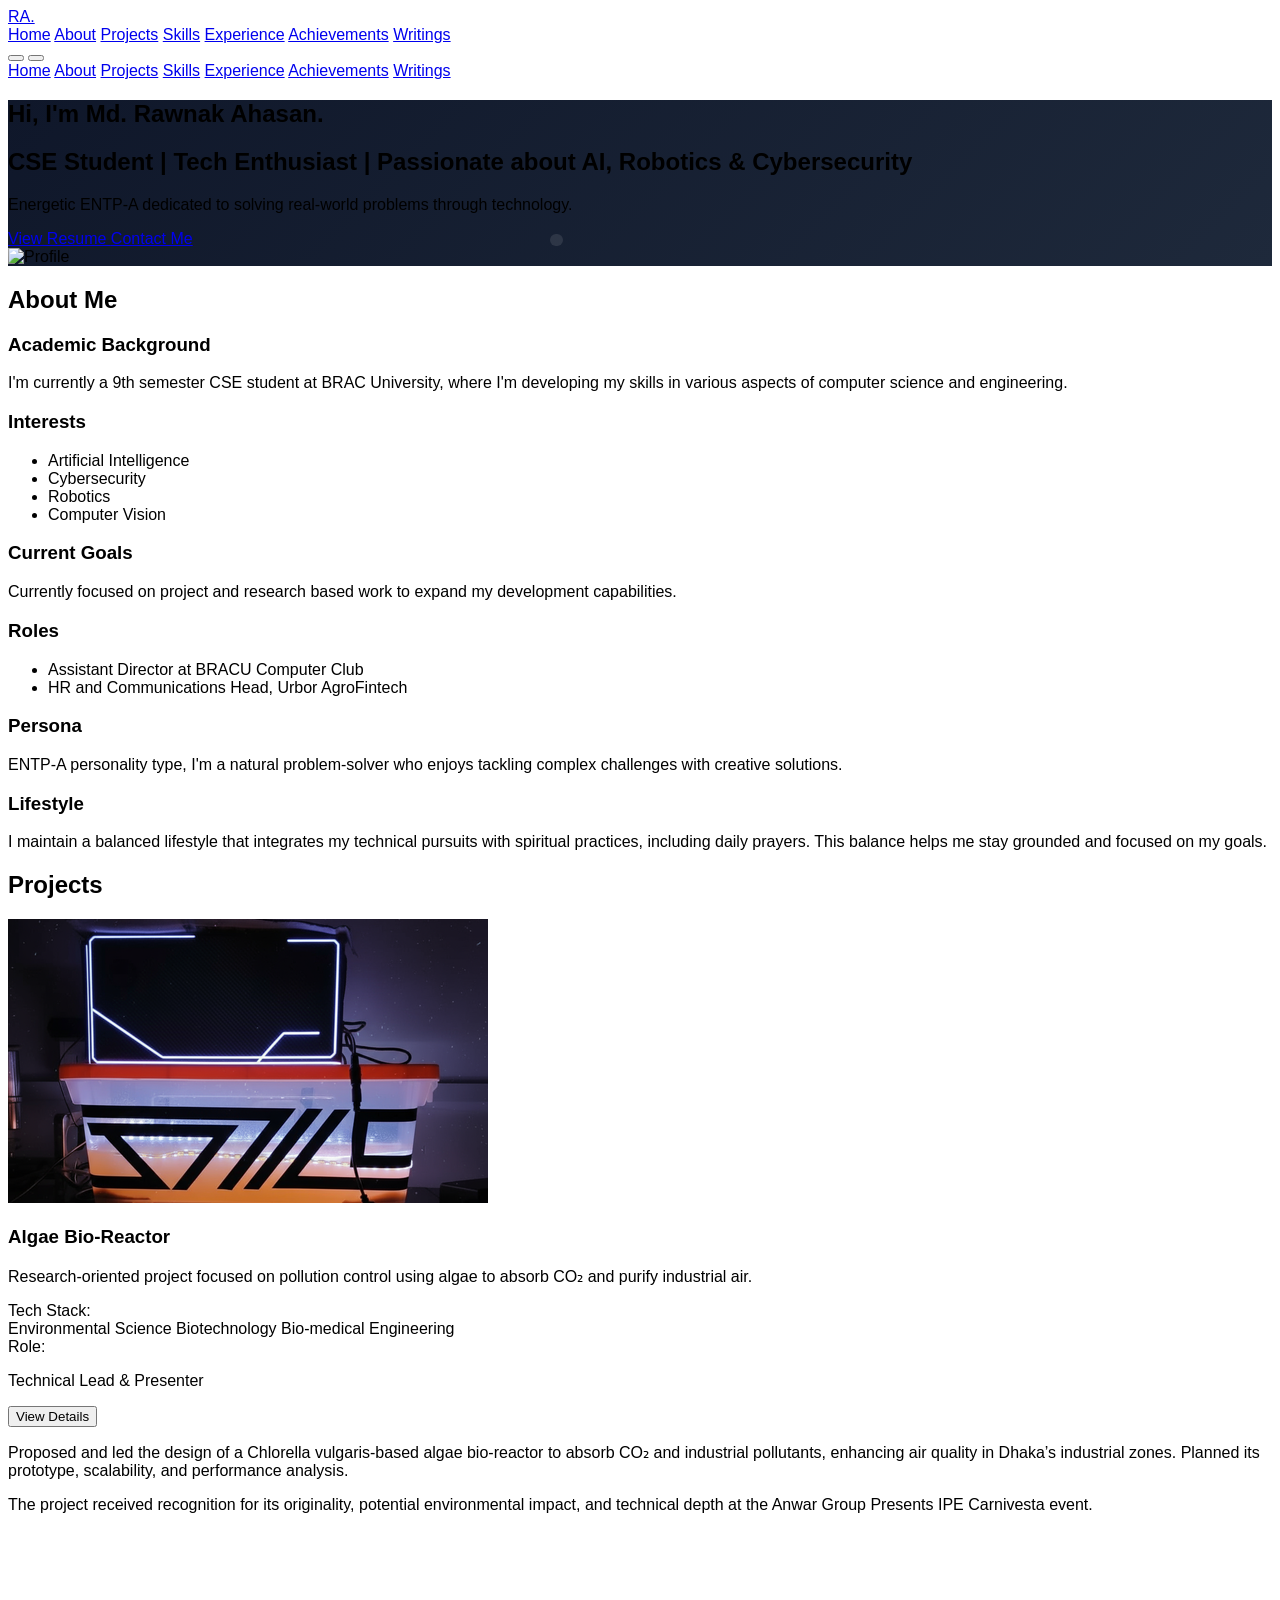
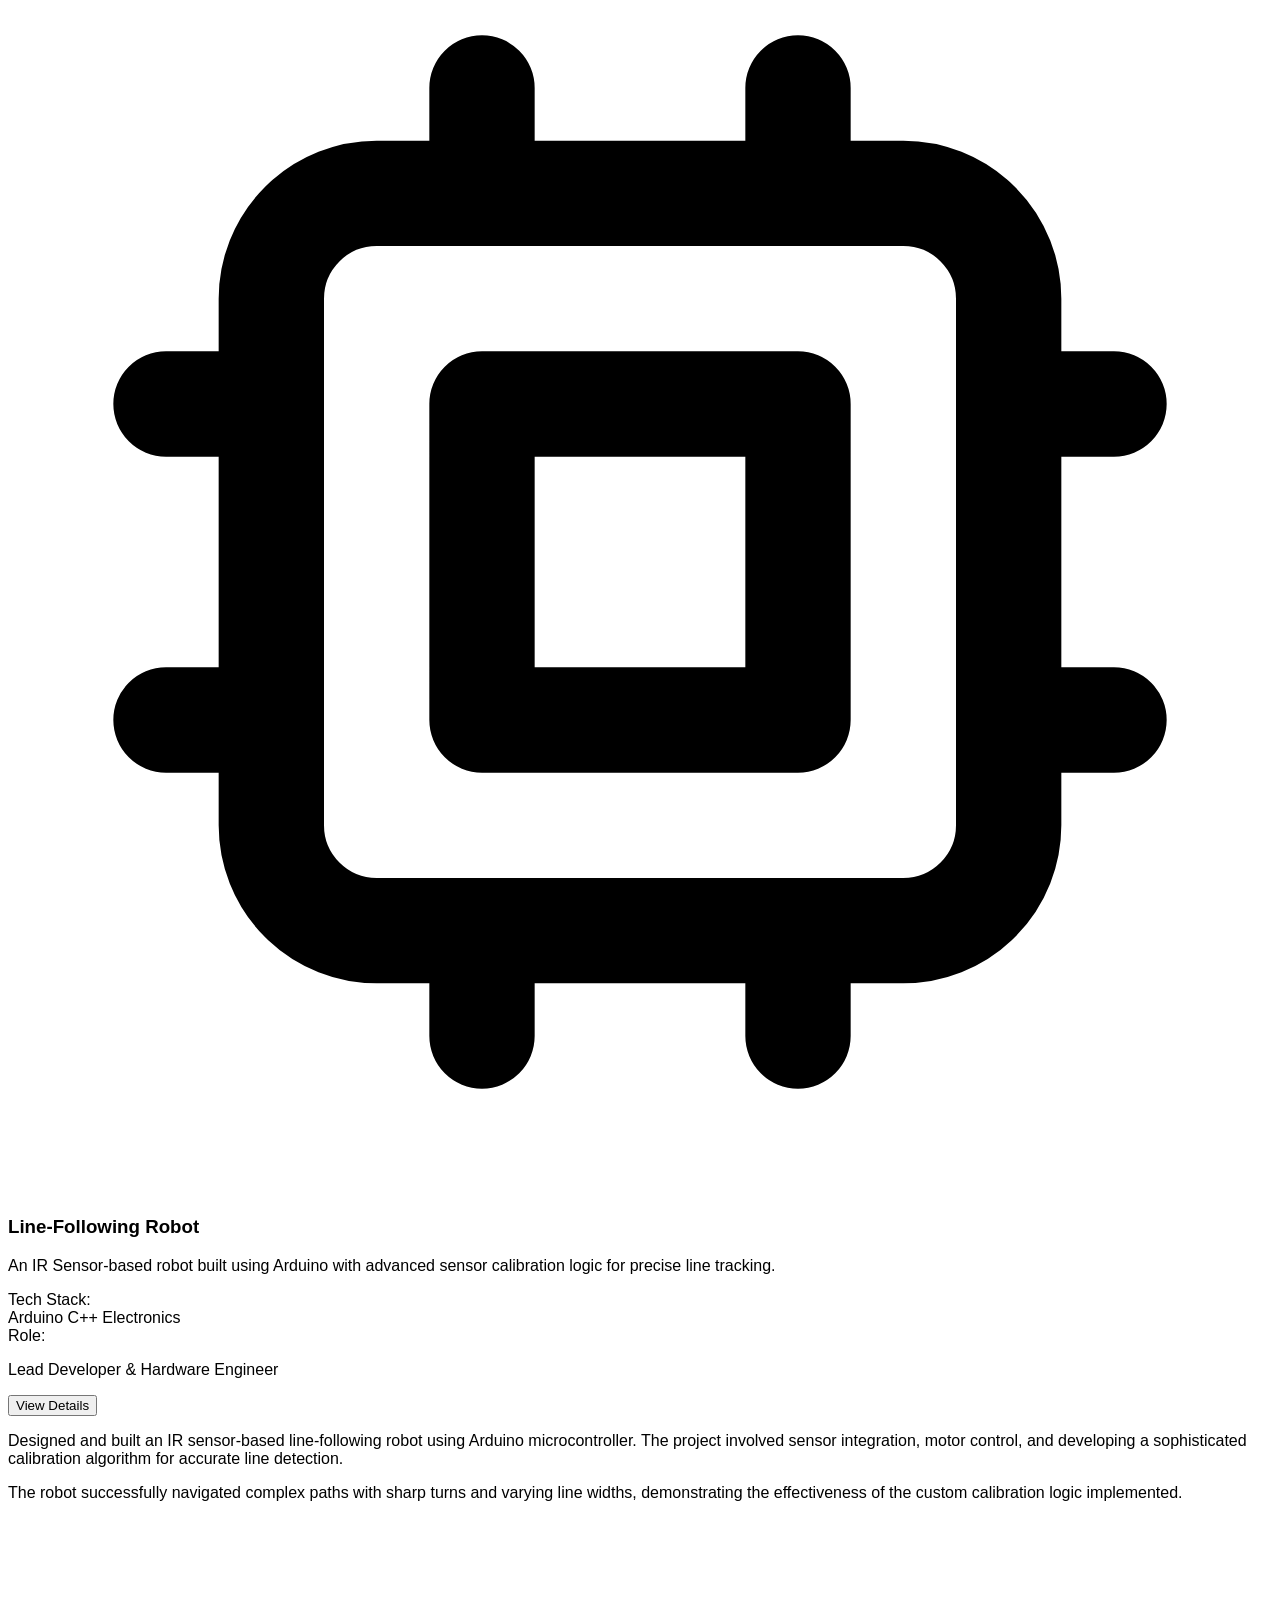
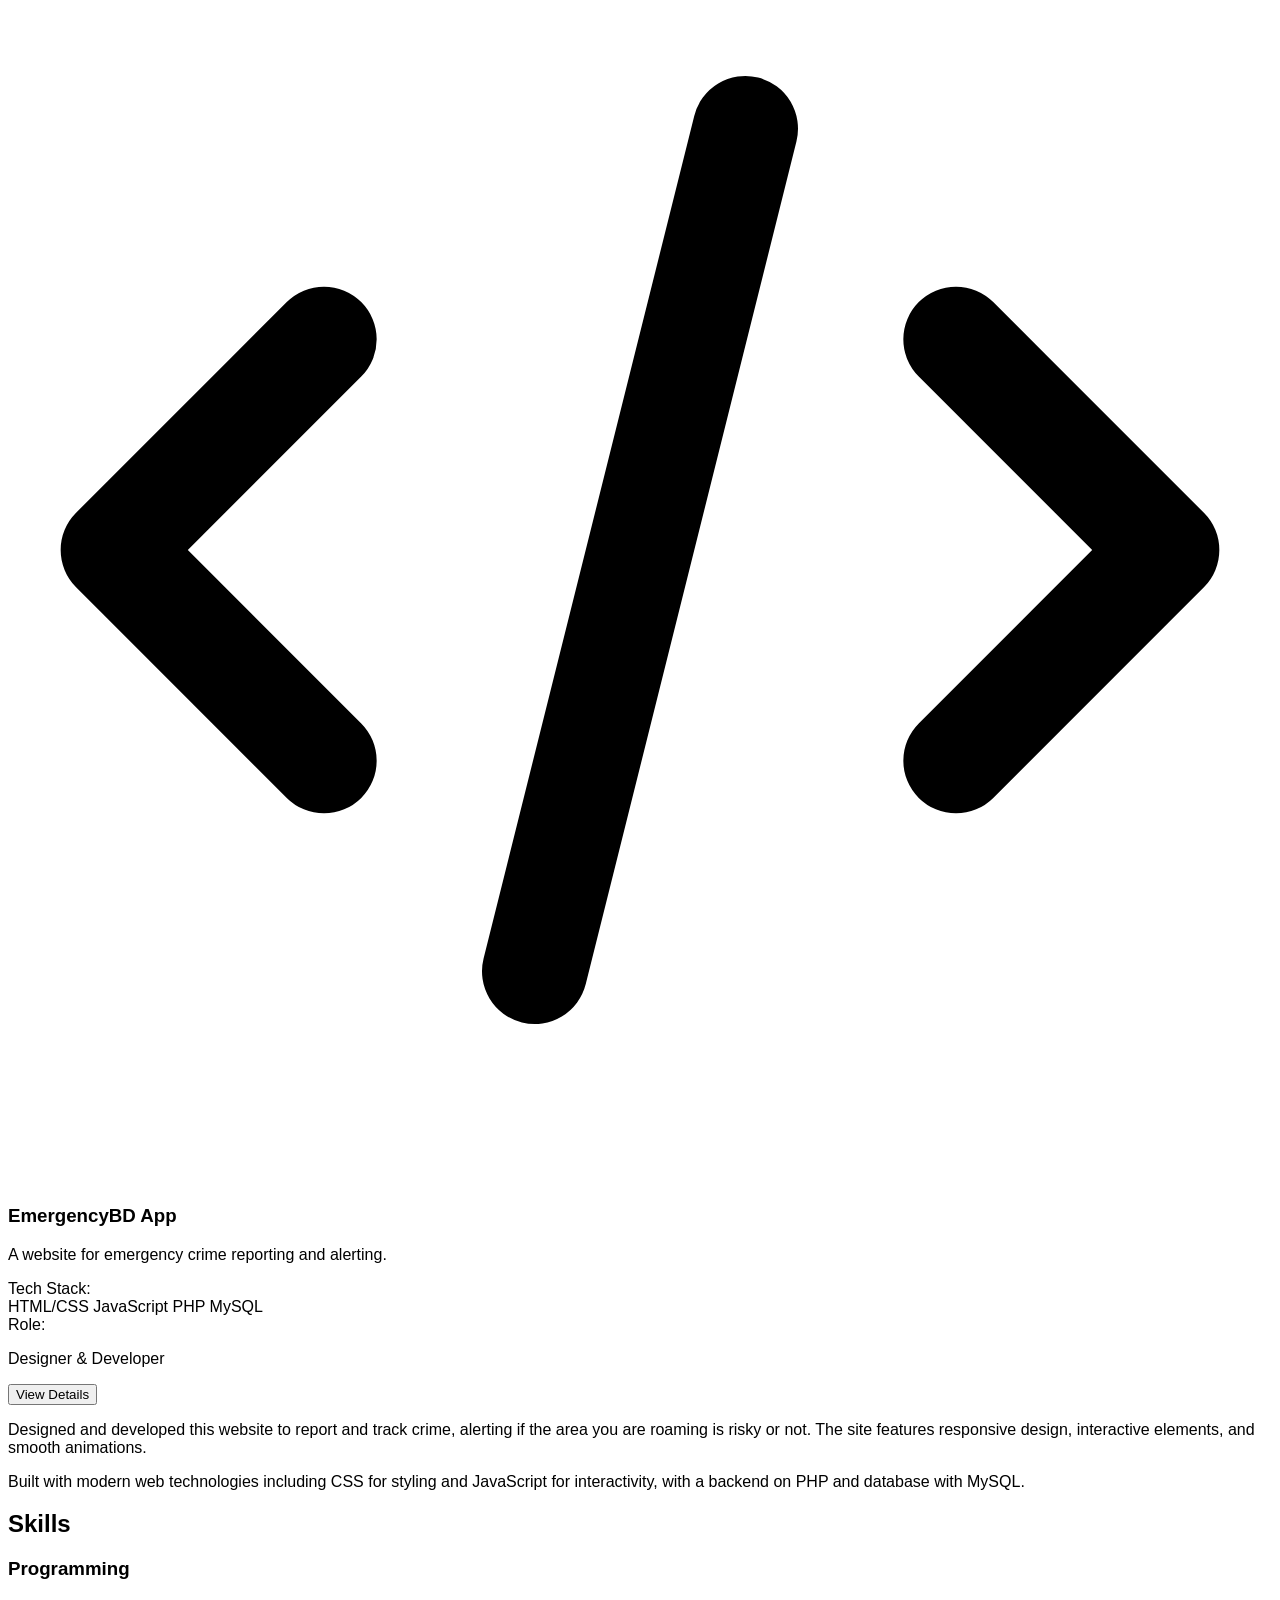
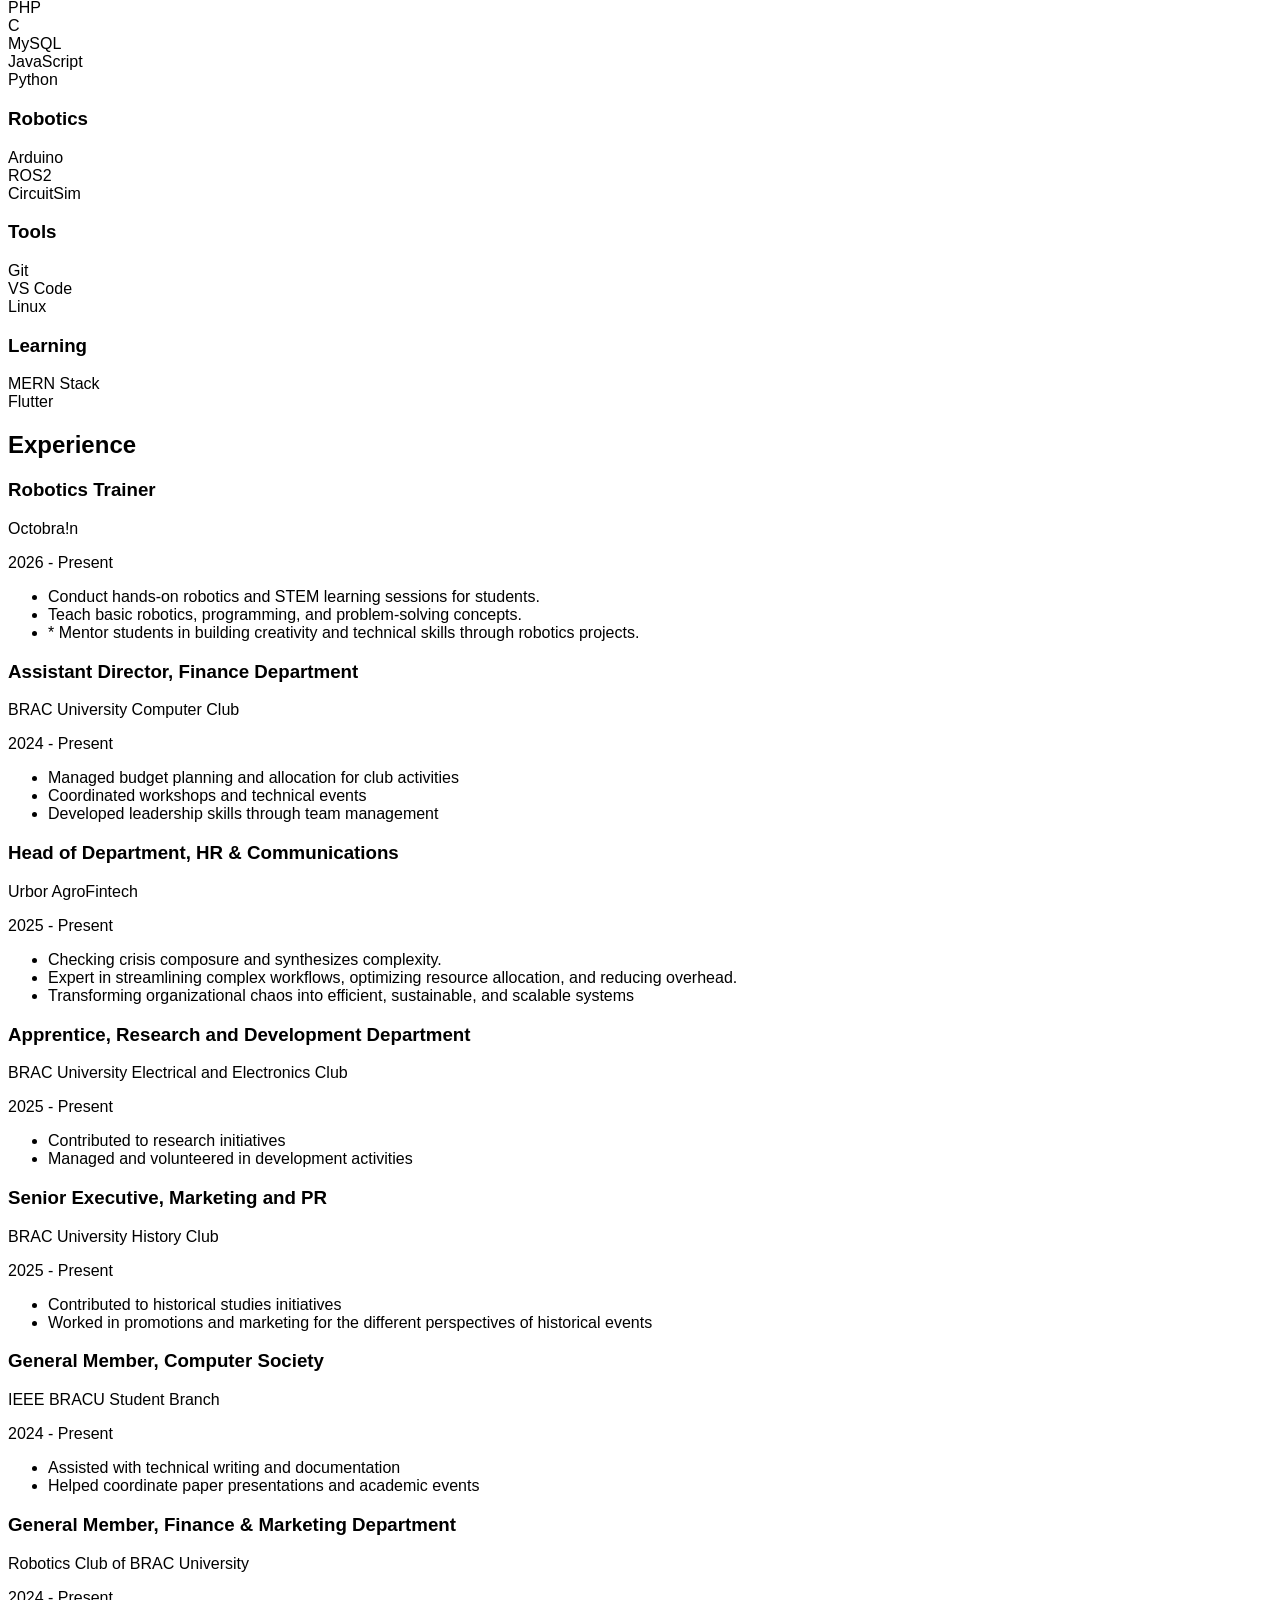
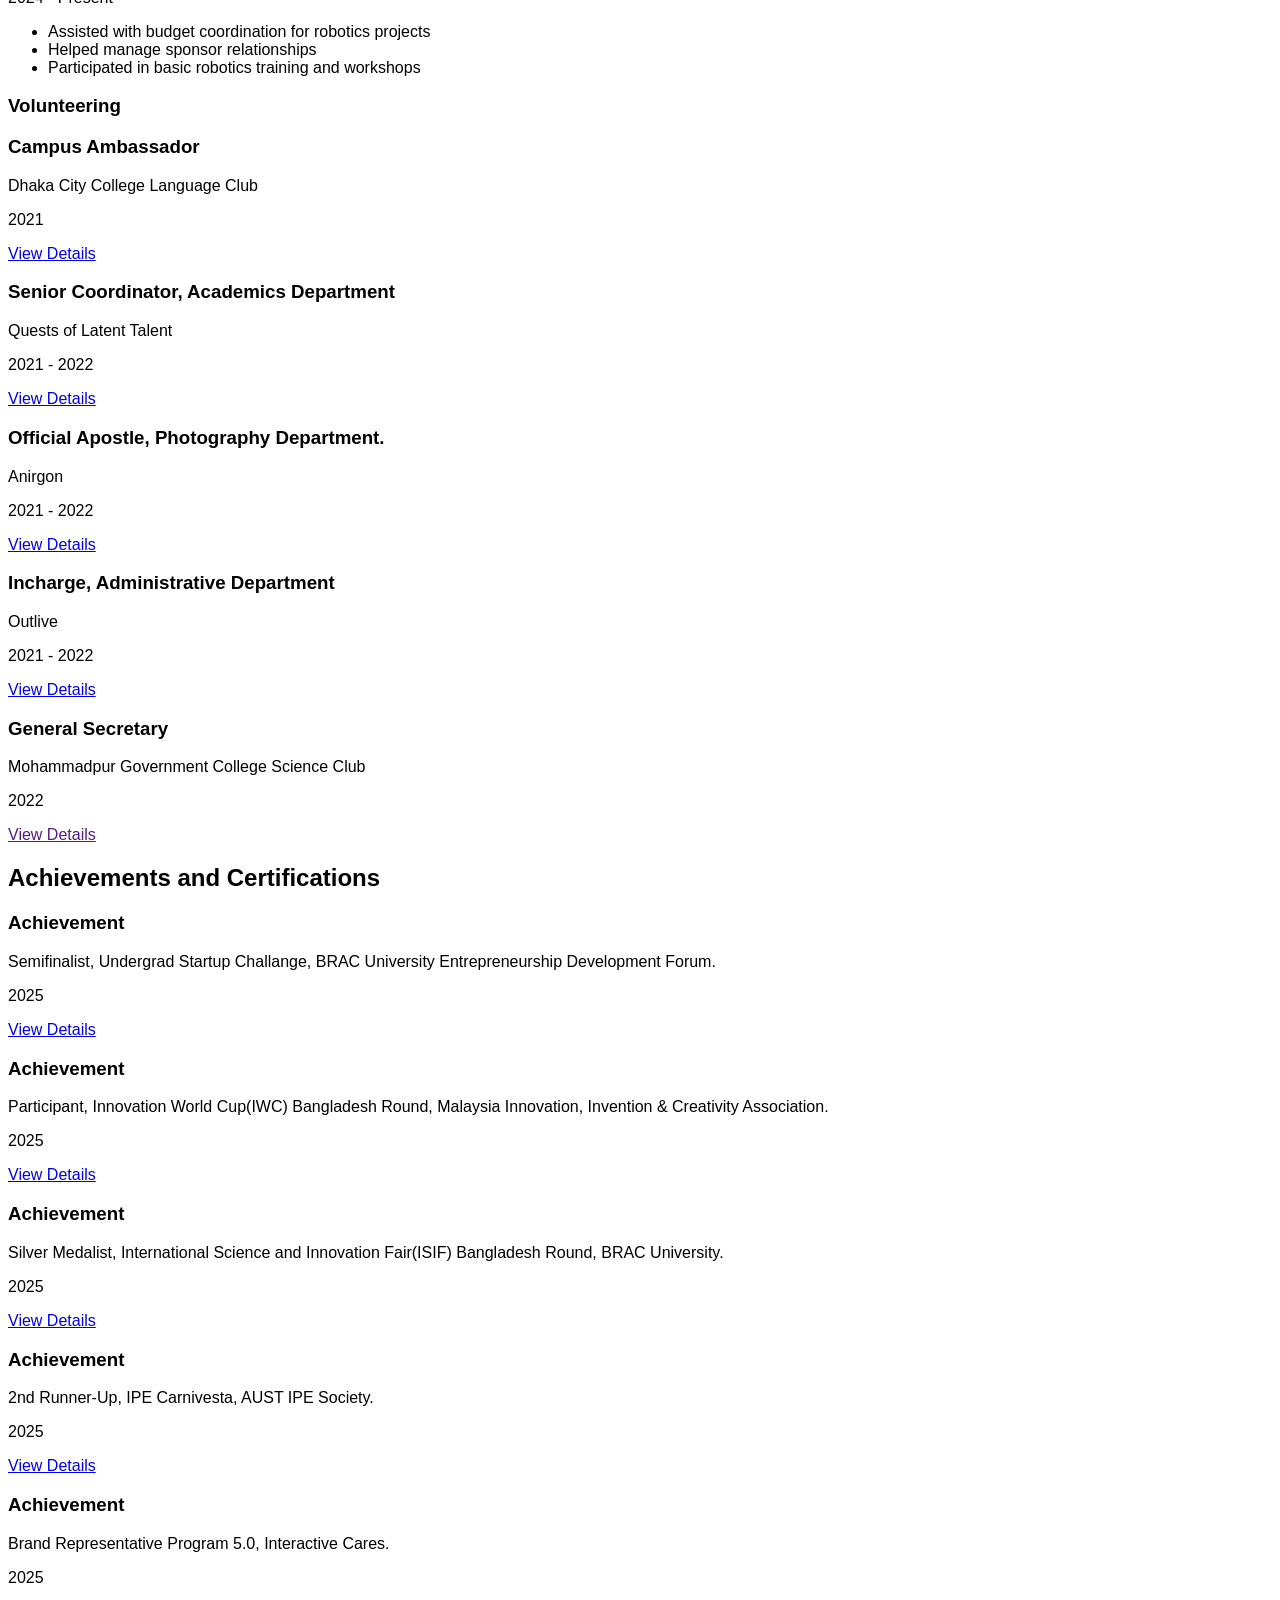
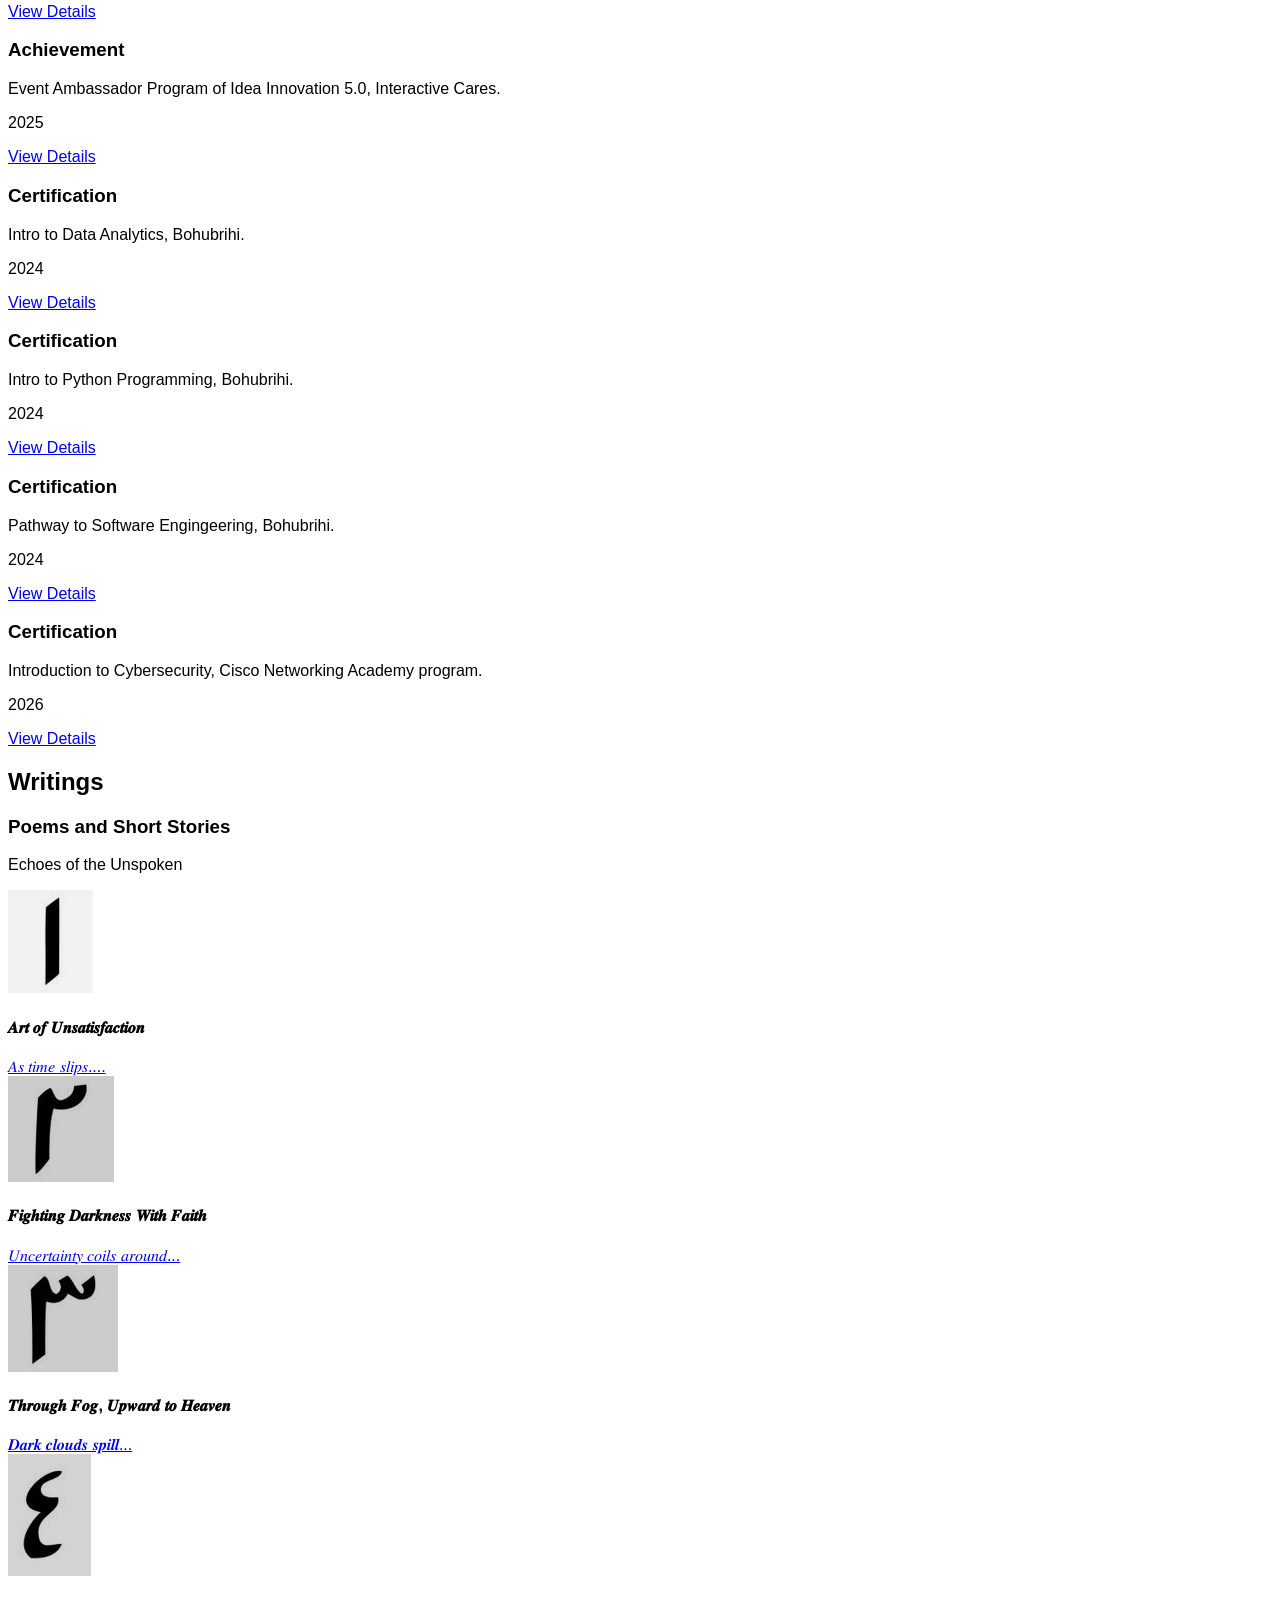
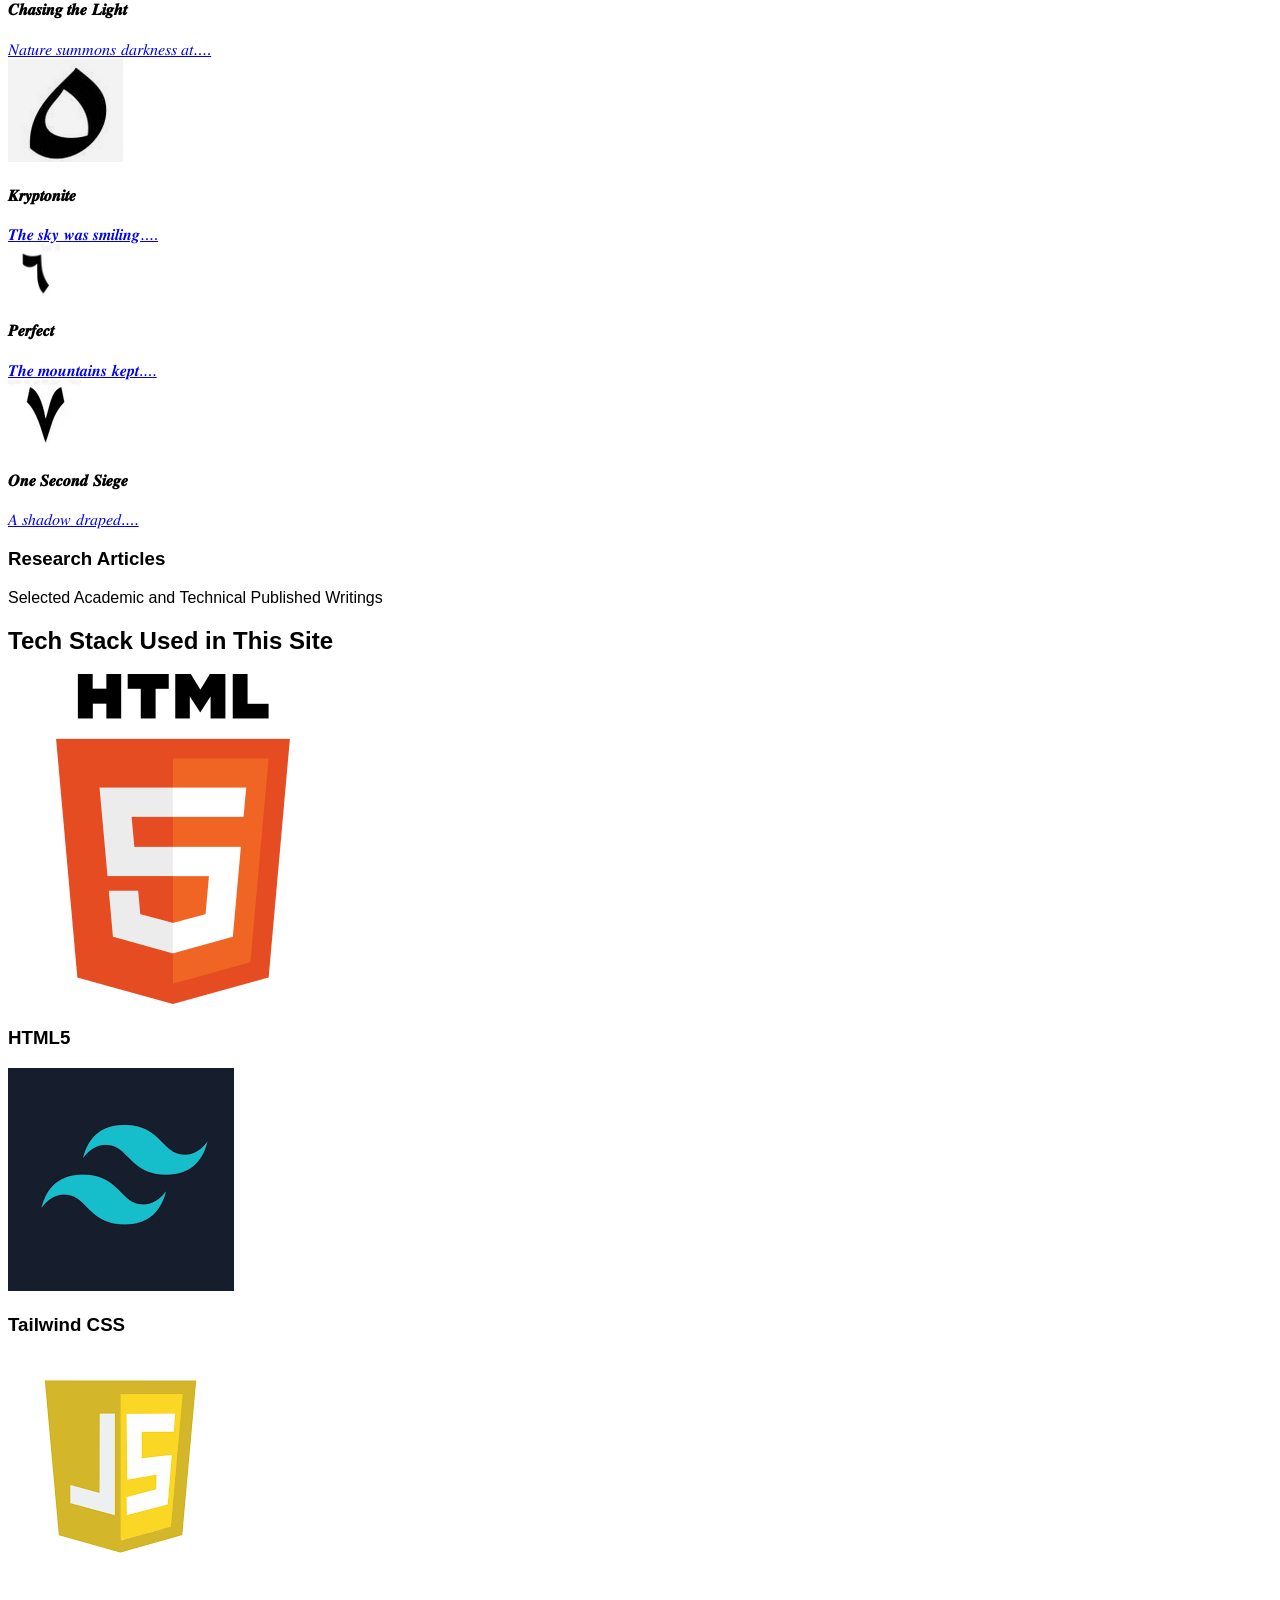
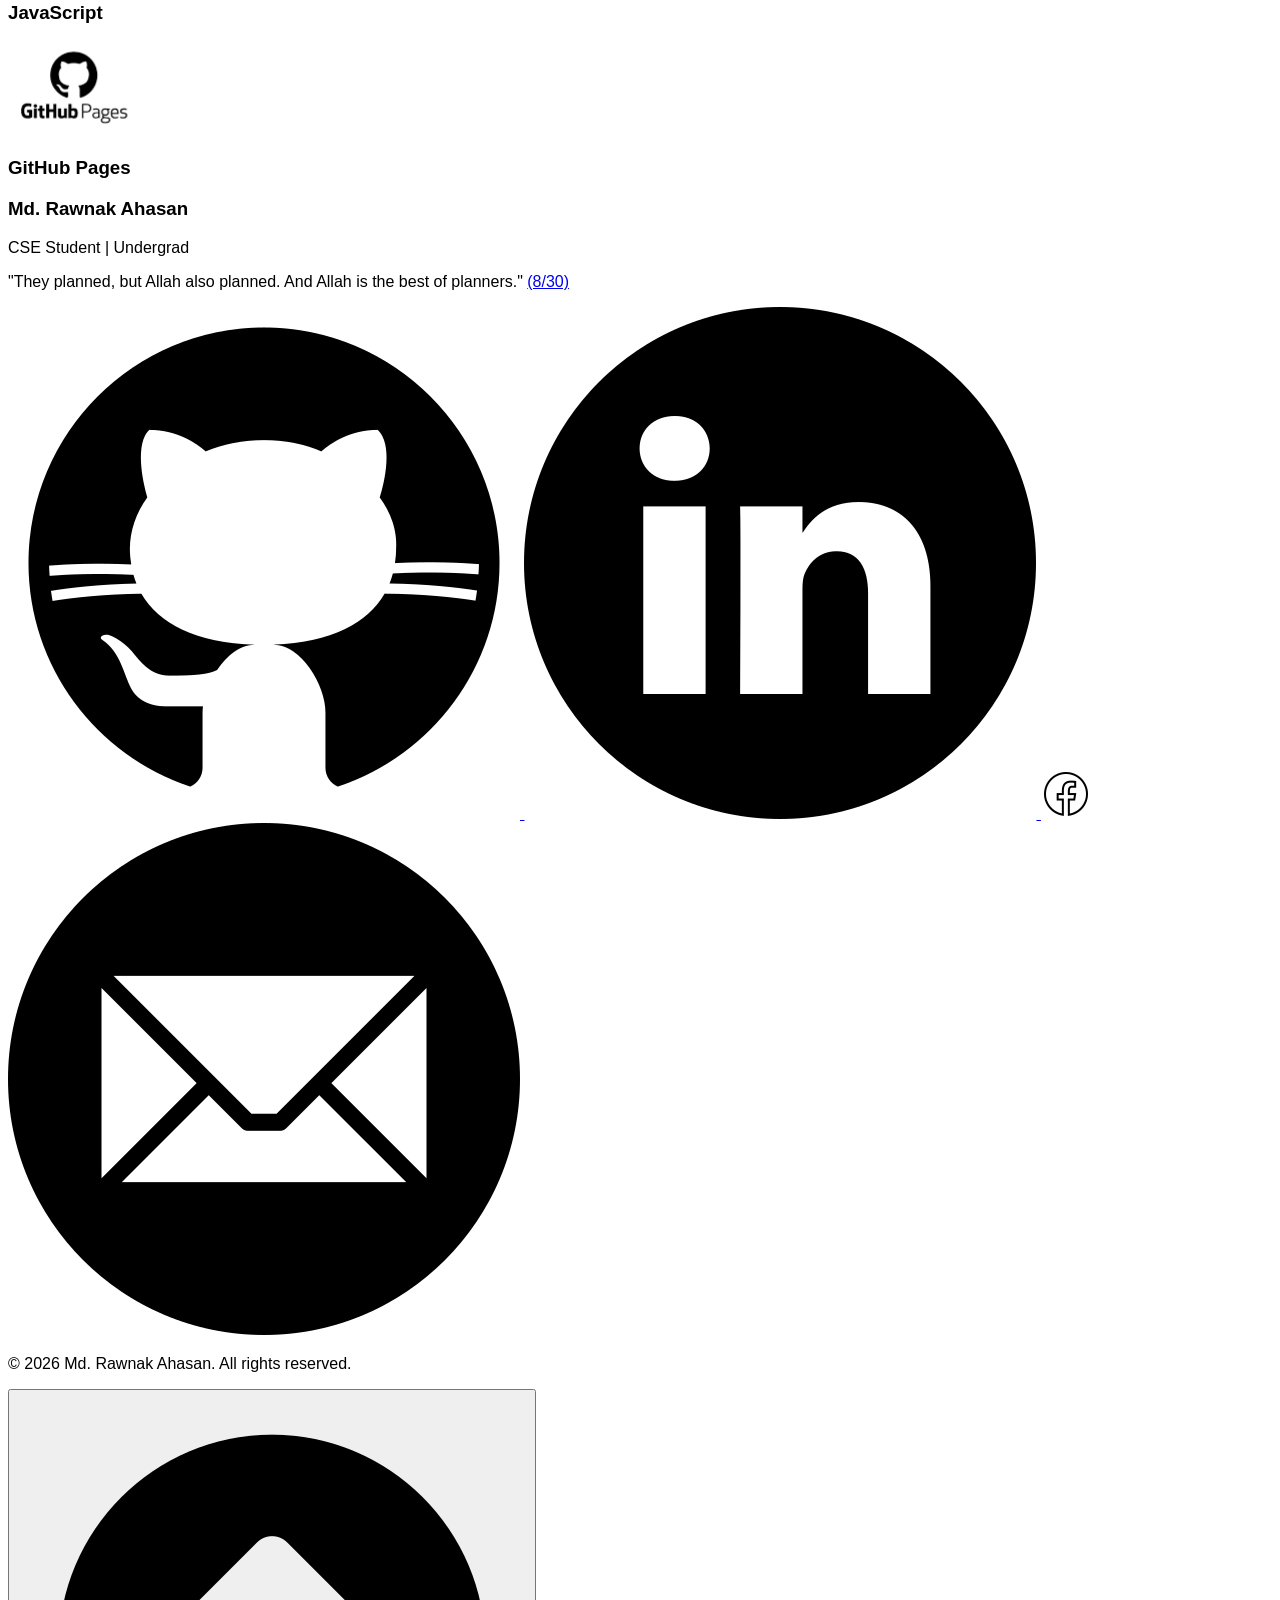
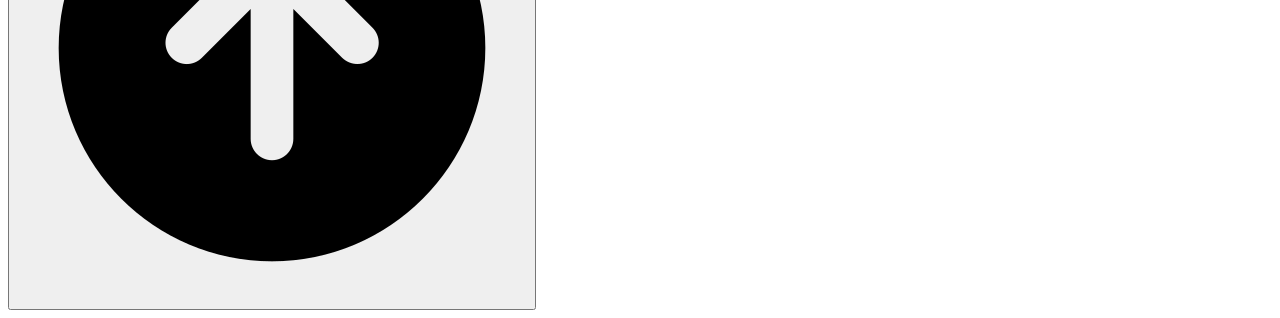
==== index.html @ 3026c01c "Update index.html" ====
<!DOCTYPE html>
<html lang="en" class="hydrated">
<head>
    <meta http-equiv="content-type" content="text/html; charset=UTF-8">
    <meta charset="UTF-8">
    <style data-styles="">ion-icon{visibility:hidden}.hydrated{visibility:inherit}</style>
    <meta name="viewport" content="width=device-width, initial-scale=1.0">
    <title>Md. Rawnak Ahasan - Portfolio</title>
    <script src="Md.%20Rawnak%20Ahasan%20-%20Portfolio_files/3.4.16"></script>
    <link href="Md.%20Rawnak%20Ahasan%20-%20Portfolio_files/css2.css" rel="stylesheet">
    <script src="Md.%20Rawnak%20Ahasan%20-%20Portfolio_files/ionicons.esm.js" type="module"></script>
    <script src="Md.%20Rawnak%20Ahasan%20-%20Portfolio_files/ionicons.js" nomodule=""></script>
    <style>
        * {
            font-family: 'Poppins', sans-serif;
            scroll-behavior: smooth;
        }
        
        .bg-gradient {
            background: linear-gradient(135deg, #0f172a 0%, #1e293b 100%);
        }
        
        .nav-link {
            position: relative;
        }
        
        .nav-link::after {
            content: '';
            position: absolute;
            width: 0;
            height: 2px;
            bottom: -2px;
            left: 0;
            background-color: #3b82f6;
            transition: width 0.3s ease;
        }
        
        .nav-link:hover::after {
            width: 100%;
        }
        
        .animate-fade-in {
            opacity: 0;
            animation: fadeIn 1s forwards;
        }
        
        @keyframes fadeIn {
            from { opacity: 0; transform: translateY(20px); }
            to { opacity: 1; transform: translateY(0); }
        }
        
        .animate-delay-100 { animation-delay: 0.1s; }
        .animate-delay-200 { animation-delay: 0.2s; }
        .animate-delay-300 { animation-delay: 0.3s; }
        .animate-delay-400 { animation-delay: 0.4s; }
        
        .particles {
            position: absolute;
            top: 0;
            left: 0;
            width: 100%;
            height: 100%;
            overflow: hidden;
            z-index: 0;
        }
        
        .particle {
            position: absolute;
            border-radius: 50%;
            background: rgba(255, 255, 255, 0.1);
            animation: float 15s infinite;
        }
        
        @keyframes float {
            0% { transform: translateY(0) translateX(0) rotate(0deg); opacity: 1; }
            50% { transform: translateY(-100px) translateX(100px) rotate(180deg); opacity: 0.5; }
            100% { transform: translateY(0) translateX(0) rotate(360deg); opacity: 1; }
        }

        /* Dark/Light mode styles */
        .dark {
            @apply bg-gray-900 text-white;
        }
        
        .light {
            @apply bg-gray-100 text-gray-900;
        }
    </style>
    <script>
        tailwind.config = {
            darkMode: 'class',
            theme: {
                extend: {}
            }
        }
    </script>
</head>
<body class="bg-gray-100 dark:bg-gray-900 text-gray-900 dark:text-white transition-colors duration-300" id="top">
    <nav class="fixed w-full bg-white dark:bg-gray-800 shadow-md z-50 transition-colors duration-300">
        <div class="container mx-auto px-4 py-3 flex justify-between items-center">
            <a href="#" class="text-2xl font-bold text-blue-600 dark:text-blue-400">RA.</a>
            
            <div class="hidden md:flex space-x-8">
                <a href="#home" class="nav-link text-gray-700 dark:text-gray-300 hover:text-blue-600 dark:hover:text-blue-400">Home</a>
                <a href="#about" class="nav-link text-gray-700 dark:text-gray-300 hover:text-blue-600 dark:hover:text-blue-400">About</a>
                <a href="#projects" class="nav-link text-gray-700 dark:text-gray-300 hover:text-blue-600 dark:hover:text-blue-400">Projects</a>
                <a href="#skills" class="nav-link text-gray-700 dark:text-gray-300 hover:text-blue-600 dark:hover:text-blue-400">Skills</a>
                <a href="#experience" class="nav-link text-gray-700 dark:text-gray-300 hover:text-blue-600 dark:hover:text-blue-400">Experience</a>
                <a href="#achievements" class="nav-link text-gray-700 dark:text-gray-300 hover:text-blue-600 dark:hover:text-blue-400">Achievements</a>
                <a href="#writings" class="nav-link text-gray-700 dark:text-gray-300 hover:text-blue-600 dark:hover:text-blue-400">Writings</a>
            </div>
            
            <div class="flex items-center space-x-4">
                <button id="theme-toggle" class="p-2 rounded-full bg-gray-200 dark:bg-gray-700 focus:outline-none">
                    <ion-icon name="moon" class="text-xl dark:hidden md hydrated" role="img" aria-label="moon"></ion-icon>
                    <ion-icon name="sunny" class="text-xl hidden dark:block text-yellow-300 md hydrated" role="img" aria-label="sunny"></ion-icon>
                </button>
                
                <button id="mobile-menu-button" class="md:hidden focus:outline-none text-gray-700 dark:text-white">
                    <ion-icon name="menu" class="text-2xl md hydrated" role="img" aria-label="menu"></ion-icon>
                </button>
            </div>
        </div>
        
        <div id="mobile-menu" class="md:hidden hidden bg-white dark:bg-gray-800 shadow-md transition-all duration-300">
            <div class="container mx-auto px-4 py-3 flex flex-col space-y-3">
                <a href="#home" class="text-gray-700 dark:text-gray-300 hover:text-blue-600 dark:hover:text-blue-400 py-2">Home</a>
                <a href="#about" class="text-gray-700 dark:text-gray-300 hover:text-blue-600 dark:hover:text-blue-400 py-2">About</a>
                <a href="#projects" class="text-gray-700 dark:text-gray-300 hover:text-blue-600 dark:hover:text-blue-400 py-2">Projects</a>
                <a href="#skills" class="text-gray-700 dark:text-gray-300 hover:text-blue-600 dark:hover:text-blue-400 py-2">Skills</a>
                <a href="#experience" class="text-gray-700 dark:text-gray-300 hover:text-blue-600 dark:hover:text-blue-400 py-2">Experience</a>
                <a href="#achievements" class="text-gray-700 dark:text-gray-300 hover:text-blue-600 dark:hover:text-blue-400 py-2">Achievements</a>
                <a href="#writings" class="text-gray-700 dark:text-gray-300 hover:text-blue-600 dark:hover:text-blue-400 py-2">Writings</a>
            </div>
        </div>
    </nav>

    <section id="home" class="min-h-screen flex items-center justify-center relative bg-gradient overflow-hidden pt-16">
        <div class="particles">
            <div class="particle" style="width: 13.9px; height: 13.9px; left: 60%; top: 85%; animation-delay: 2s; animation-duration: 17s;"></div>
            <div class="particle" style="width: 12.4px; height: 12.4px; left: 43%; top: 26%; animation-delay: 3s; animation-duration: 10s;"></div>
            <div class="particle" style="width: 7.3px; height: 7.3px; left: 27%; top: 58%; animation-delay: 1.9s; animation-duration: 13s;"></div>
            <div class="particle" style="width: 13.7px; height: 13.7px; left: 97%; top: 70%; animation-delay: 2.4s; animation-duration: 13s;"></div>
            <div class="particle" style="width: 16.4px; height: 16.4px; left: 94%; top: 93%; animation-delay: 0.9s; animation-duration: 16s;"></div>
        </div>
        
        <div class="container mx-auto px-4 py-16 flex flex-col md:flex-row items-center justify-between relative z-10 animate-fade-in">
            <div class="md:w-1/2 text-center md:text-left mb-10 md:mb-0">
                <h1 class="text-4xl md:text-5xl font-bold text-white mb-4 animate-fade-in">
                    Hi, I'm <span class="text-blue-400">Md. Rawnak Ahasan.</span>
                </h1>
                <h2 class="text-xl md:text-2xl font-medium text-gray-300 mb-6 animate-fade-in animate-delay-100">
                    CSE Student | Tech Enthusiast | Passionate about AI, Robotics &amp; Cybersecurity
                </h2>
                <p class="text-gray-400 mb-8 animate-fade-in animate-delay-200">
                    Energetic ENTP-A dedicated to solving real-world problems through technology.
                </p>
                <div class="flex flex-col sm:flex-row justify-center md:justify-start space-y-4 sm:space-y-0 sm:space-x-4 animate-fade-in animate-delay-300">
                    <a href="Rawnak Ahasan.pdf" class="px-6 py-3 bg-blue-600 hover:bg-blue-700 text-white font-medium rounded-lg transition-all duration-300 flex items-center justify-center">
                        <ion-icon name="document-text" class="mr-2 md hydrated" role="img" aria-label="document text"></ion-icon>
                        View Resume
                    </a>
                    <a href="#contact1" class="px-6 py-3 bg-transparent border-2 border-blue-400 hover:bg-blue-400 hover:bg-opacity-20 text-blue-400 font-medium rounded-lg transition-all duration-300 flex items-center justify-center">
                        <ion-icon name="mail" class="mr-2 md hydrated" role="img" aria-label="mail"></ion-icon>
                        Contact Me
                    </a>
                </div>
            </div>
            
            <div class="md:w-1/2 flex justify-center animate-fade-in animate-delay-400">
                <div class="relative">
                    <div class="w-64 h-64 md:w-80 md:h-80 rounded-full overflow-hidden border-4 border-blue-400 shadow-lg">
                        <img src="Rawnak_formal1.png" alt="Profile" class="w-full h-full object-cover"> 
                    </div>
                    <div class="absolute -bottom-4 -right-4 bg-blue-600 text-white p-4 rounded-full shadow-lg">
                        <ion-icon name="code-slash" class="text-2xl md hydrated" role="img" aria-label="code slash"></ion-icon>
                    </div>
                </div>
            </div>
        </div>
        
        <div class="absolute bottom-10 left-1/2 transform -translate-x-1/2 animate-bounce">
            <a href="#about" class="text-white opacity-75 hover:opacity-100 transition-opacity duration-300">
                <ion-icon name="chevron-down" class="text-3xl md hydrated" role="img" aria-label="chevron down"></ion-icon>
            </a>
        </div>
    </section>

    <section id="about" class="py-20 bg-white dark:bg-gray-800 transition-colors duration-300">
        <div class="container mx-auto px-4 animate-fade-in">
            <h2 class="text-3xl font-bold text-center mb-16 relative">
                About Me
                <span class="block w-20 h-1 bg-blue-600 mx-auto mt-2"></span>
            </h2>
            
            <div class="grid grid-cols-1 md:grid-cols-2 gap-8 items-stretch">
                
                <div class="w-full h-full relative">
                    <div class="h-full bg-gray-100 dark:bg-gray-700 p-8 rounded-lg shadow-lg flex flex-col">
                        <h3 class="text-2xl font-semibold mb-4 text-blue-600 dark:text-blue-400">Academic Background</h3>
                        <p class="mb-4 dark:text-gray-300 flex-grow">
                            I'm currently a 9th semester CSE student at BRAC University, where I'm developing my skills in various aspects of computer science and engineering.
                        </p>
                        
                        <h3 class="text-xl font-semibold mb-2 text-blue-600 dark:text-blue-400">Interests</h3>
                        <ul class="list-disc list-inside mb-4 dark:text-gray-300">
                            <li>Artificial Intelligence</li>
                            <li>Cybersecurity</li>
                            <li>Robotics</li>
                            <li>Computer Vision</li>
                        </ul>
                        
                        <h3 class="text-xl font-semibold mb-2 text-blue-600 dark:text-blue-400">Current Goals</h3>
                        <p class="dark:text-gray-300">
                            Currently focused on project and research based work to expand my development capabilities.
                        </p>
                    </div>
                    <!--<div class="absolute -bottom-5 -right-5 w-10 h-10 bg-blue-600 rounded-lg -z-10"></div-->
                </div>
                
                <div class="grid grid-cols-1 md:grid-cols-2 gap-6 content-start">
                    <div class="bg-gray-100 dark:bg-gray-700 p-6 rounded-lg shadow-md h-full">
                        <div class="flex items-center mb-4">
                            <div class="p-3 bg-blue-100 dark:bg-blue-900 rounded-full mr-4">
                                <ion-icon name="people" class="text-2xl text-blue-600 dark:text-blue-400 md hydrated" role="img" aria-label="people"></ion-icon>
                            </div>
                            <h3 class="text-xl font-semibold">Roles</h3>
                        </div>
                        <ul class="list-disc list-inside dark:text-gray-300">
                            <li>Assistant Director at BRACU Computer Club</li>
                            <li>HR and Communications Head, Urbor AgroFintech</li>
                        </ul>
                    </div>
                    
                    <div class="bg-gray-100 dark:bg-gray-700 p-6 rounded-lg shadow-md h-full">
                        <div class="flex items-center mb-4">
                            <div class="p-3 bg-blue-100 dark:bg-blue-900 rounded-full mr-4">
                                <ion-icon name="person" class="text-2xl text-blue-600 dark:text-blue-400 md hydrated" role="img" aria-label="person"></ion-icon>
                            </div>
                            <h3 class="text-xl font-semibold">Persona</h3>
                        </div>
                        <p class="dark:text-gray-300">
                            ENTP-A personality type, I'm a natural problem-solver who enjoys tackling complex challenges with creative solutions.
                        </p>
                    </div>
                    
                    <div class="bg-gray-100 dark:bg-gray-700 p-6 rounded-lg shadow-md md:col-span-2">
                        <div class="flex items-center mb-4">
                            <div class="p-3 bg-blue-100 dark:bg-blue-900 rounded-full mr-4">
                                <ion-icon name="heart" class="text-2xl text-blue-600 dark:text-blue-400 md hydrated" role="img" aria-label="heart"></ion-icon>
                            </div>
                            <h3 class="text-xl font-semibold">Lifestyle</h3>
                        </div>
                        <p class="dark:text-gray-300">
                            I maintain a balanced lifestyle that integrates my technical pursuits with spiritual practices, including daily prayers. This balance helps me stay grounded and focused on my goals.
                        </p>
                    </div>
                </div>
            </div>
        </div>
    </section>

    <!-- Projects Section -->
    <section id="projects" class="py-20 bg-gray-100 dark:bg-gray-900 transition-colors duration-300">
        <div class="container mx-auto px-4 animate-fade-in">
            <h2 class="text-3xl font-bold text-center mb-16 relative">
                Projects
                <span class="block w-20 h-1 bg-blue-600 mx-auto mt-2"></span>
            </h2>
            
            <div class="grid grid-cols-1 md:grid-cols-2 lg:grid-cols-3 gap-8">
                <!-- Project 1 -->
                <div class="card bg-white dark:bg-gray-800 rounded-xl overflow-hidden shadow-lg animate-fade-in">
                    <div class="h-48 bg-blue-600 flex items-center justify-center">
                        <img src="BIOREACTOR XDDD(1).png">
                    </div>
                    <div class="p-6">
                        <h3 class="text-xl font-bold mb-2">Algae Bio-Reactor</h3>
                        <p class="text-gray-600 dark:text-gray-400 mb-4">
                            Research-oriented project focused on 
pollution control using algae to absorb CO₂ and purify industrial air.
                        </p>
                        <div class="mb-4">
                            <span class="text-sm font-semibold">Tech Stack:</span>
                            <div class="flex flex-wrap gap-2 mt-2">
                                <span class="px-3 py-1 bg-blue-100 dark:bg-blue-900 text-blue-800 dark:text-blue-200 text-xs rounded-full">Environmental Science</span>
                                <span class="px-3 py-1 bg-blue-100 dark:bg-blue-900 text-blue-800 dark:text-blue-200 text-xs rounded-full">Biotechnology</span>
                                <span class="px-3 py-1 bg-blue-100 dark:bg-blue-900 text-blue-800 dark:text-blue-200 text-xs rounded-full">Bio-medical Engineering</span>
                            </div>
                        </div>
                        <div class="mb-4">
                            <span class="text-sm font-semibold">Role:</span>
                            <p class="text-gray-600 dark:text-gray-400 text-sm mt-1">Technical Lead &amp; Presenter</p>
                        </div>
                        <button class="project-details-btn w-full py-2 bg-blue-600 hover:bg-blue-700 text-white rounded-lg transition-colors duration-300 flex items-center justify-center">
                            <span>View Details</span>
                            <ion-icon name="chevron-up" class="ml-2 md hydrated" role="img" aria-label="chevron down"></ion-icon>
                        </button>
                        <div class="project-details mt-4">
                            <p class="text-gray-600 dark:text-gray-400 text-sm mb-4">
                                Proposed and led the design of a Chlorella vulgaris-based algae bio-reactor to absorb CO₂ and industrial pollutants, enhancing air quality in Dhaka’s industrial zones. Planned its prototype, scalability, and performance analysis.
                            </p>
                            <p class="text-gray-600 dark:text-gray-400 text-sm">
                                The project received recognition for its
 originality, potential environmental impact, and technical depth at the
 Anwar Group Presents IPE Carnivesta event.
                            </p>
                        </div>
                    </div>
                </div>
                
                <!-- Project 2 -->
                <div class="card bg-white dark:bg-gray-800 rounded-xl overflow-hidden shadow-lg animate-fade-in">
                    <div class="h-48 bg-green-600 flex items-center justify-center">
                        <svg class="w-24 h-24 text-white" fill="none" stroke="currentColor" viewBox="0 0 24 24">
                            <path stroke-linecap="round" stroke-linejoin="round" stroke-width="2" d="M9 3v2m6-2v2M9 19v2m6-2v2M5 9H3m2 6H3m18-6h-2m2 6h-2M7 19h10a2 2 0 002-2V7a2 2 0 00-2-2H7a2 2 0 00-2 2v10a2 2 0 002 2zM9 9h6v6H9V9z"></path>
                        </svg>
                    </div>
                    <div class="p-6">
                        <h3 class="text-xl font-bold mb-2">Line-Following Robot</h3>
                        <p class="text-gray-600 dark:text-gray-400 mb-4">
                            An IR Sensor-based robot built using Arduino with 
advanced sensor calibration logic for precise line tracking.
                        </p>
                        <div class="mb-4">
                            <span class="text-sm font-semibold">Tech Stack:</span>
                            <div class="flex flex-wrap gap-2 mt-2">
                                <span class="px-3 py-1 bg-green-100 dark:bg-green-900 text-green-800 dark:text-green-200 text-xs rounded-full">Arduino</span>
                                <span class="px-3 py-1 bg-green-100 dark:bg-green-900 text-green-800 dark:text-green-200 text-xs rounded-full">C++</span>
                                <span class="px-3 py-1 bg-green-100 dark:bg-green-900 text-green-800 dark:text-green-200 text-xs rounded-full">Electronics</span>
                            </div>
                        </div>
                        <div class="mb-4">
                            <span class="text-sm font-semibold">Role:</span>
                            <p class="text-gray-600 dark:text-gray-400 text-sm mt-1">Lead Developer &amp; Hardware Engineer</p>
                        </div>
                        <button class="project-details-btn w-full py-2 bg-green-600 hover:bg-green-700 text-white rounded-lg transition-colors duration-300 flex items-center justify-center">
                            <span>View Details</span>
                            <ion-icon name="chevron-up" class="ml-2 md hydrated" role="img" aria-label="chevron down"></ion-icon>
                        </button>
                        <div class="project-details mt-4">
                            <p class="text-gray-600 dark:text-gray-400 text-sm mb-4">
                                Designed and built an IR sensor-based 
line-following robot using Arduino microcontroller. The project involved
 sensor integration, motor control, and developing a sophisticated 
calibration algorithm for accurate line detection.
                            </p>
                            <p class="text-gray-600 dark:text-gray-400 text-sm">
                                The robot successfully navigated complex
 paths with sharp turns and varying line widths, demonstrating the 
effectiveness of the custom calibration logic implemented.
                            </p>
                        </div>
                    </div>
                </div>
                
                <!-- Project 3 -->
                <div class="card bg-white dark:bg-gray-800 rounded-xl overflow-hidden shadow-lg animate-fade-in">
                    <div class="h-48 bg-purple-600 flex items-center justify-center">
                        <svg class="w-24 h-24 text-white" fill="none" stroke="currentColor" viewBox="0 0 24 24">
                            <path stroke-linecap="round" stroke-linejoin="round" stroke-width="2" d="M10 20l4-16m4 4l4 4-4 4M6 16l-4-4 4-4"></path>
                        </svg>
                    </div>
                    <div class="p-6">
                        <h3 class="text-xl font-bold mb-2">EmergencyBD App</h3>
                        <p class="text-gray-600 dark:text-gray-400 mb-4">
                            A website for emergency crime reporting and alerting.
                        </p>
                        <div class="mb-4">
                            <span class="text-sm font-semibold">Tech Stack:</span>
                            <div class="flex flex-wrap gap-2 mt-2">
                                <span class="px-3 py-1 bg-purple-100 dark:bg-purple-900 text-purple-800 dark:text-purple-200 text-xs rounded-full">HTML/CSS</span>
                                <span class="px-3 py-1 bg-purple-100 dark:bg-purple-900 text-purple-800 dark:text-purple-200 text-xs rounded-full">JavaScript</span>
                                <span class="px-3 py-1 bg-purple-100 dark:bg-purple-900 text-purple-800 dark:text-purple-200 text-xs rounded-full">PHP</span>
                                <span class="px-3 py-1 bg-purple-100 dark:bg-purple-900 text-purple-800 dark:text-purple-200 text-xs rounded-full">MySQL</span>
                            </div>
                        </div>
                        <div class="mb-4">
                            <span class="text-sm font-semibold">Role:</span>
                            <p class="text-gray-600 dark:text-gray-400 text-sm mt-1">Designer &amp; Developer</p>
                        </div>
                        <button class="project-details-btn w-full py-2 bg-purple-600 hover:bg-purple-700 text-white rounded-lg transition-colors duration-300 flex items-center justify-center">
                            <span>View Details</span>
                            <ion-icon name="chevron-up" class="ml-2 md hydrated" role="img" aria-label="chevron down"></ion-icon>
                        </button>
                        <div class="project-details mt-4">
                            <p class="text-gray-600 dark:text-gray-400 text-sm mb-4">
                                Designed and developed this
website to report and track crime, alerting if the area you are roaming is risky or not.
The site features responsive design, interactive elements, and smooth 
animations.
                            </p>
                            <p class="text-gray-600 dark:text-gray-400 text-sm">
                                Built with modern web technologies 
including CSS for styling and JavaScript for interactivity, 
with a backend on PHP and database with MySQL.
                            </p>
                        </div>
                    </div>
                </div>
            </div>
        </div>
    </section>

    <!-- Skills Section -->
    <section id="skills" class="py-20 bg-white dark:bg-gray-800 transition-colors duration-300">
        <div class="container mx-auto px-4 animate-fade-in">
            <h2 class="text-3xl font-bold text-center mb-16 relative">
                Skills
                <span class="block w-20 h-1 bg-blue-600 mx-auto mt-2"></span>
            </h2>
            
            <div class="grid grid-cols-1 md:grid-cols-2 lg:grid-cols-3 gap-8">
                
                <!-- Backend Skills -->
                <div class="bg-gray-100 dark:bg-gray-700 rounded-xl p-6 shadow-md">
                    <div class="flex items-center mb-6">
                        <div class="p-3 bg-green-100 dark:bg-green-900 rounded-full mr-4">
                            <ion-icon name="server" class="text-2xl text-green-600 dark:text-green-400 md hydrated" role="img" aria-label="server"></ion-icon>
                        </div>
                        <h3 class="text-xl font-bold">Programming</h3>
                    </div>
                    
                    <div class="grid grid-cols-2 gap-4">
                        
                        <div class="skill-item bg-white dark:bg-gray-800 p-3 rounded-lg flex items-center">
                            <div class="w-2 h-2 bg-green-600 rounded-full mr-2"></div>
                            <span>PHP</span>
                        </div>
                        <div class="skill-item bg-white dark:bg-gray-800 p-3 rounded-lg flex items-center">
                            <div class="w-2 h-2 bg-green-600 rounded-full mr-2"></div>
                            <span>C</span>
                        </div>
                        <div class="skill-item bg-white dark:bg-gray-800 p-3 rounded-lg flex items-center">
                            <div class="w-2 h-2 bg-green-600 rounded-full mr-2"></div>
                            <span>MySQL</span>
                        </div>
                        <div class="skill-item bg-white dark:bg-gray-800 p-3 rounded-lg flex items-center">
                            <div class="w-2 h-2 bg-green-600 rounded-full mr-2"></div>
                            <span>JavaScript</span>
                        </div>
                        <div class="skill-item bg-white dark:bg-gray-800 p-3 rounded-lg flex items-center">
                            <div class="w-2 h-2 bg-green-600 rounded-full mr-2"></div>
                            <span>Python</span>
                        </div>
                    </div>
                </div>
                
                <!-- Robotics Skills -->
                <div class="bg-gray-100 dark:bg-gray-700 rounded-xl p-6 shadow-md">
                    <div class="flex items-center mb-6">
                        <div class="p-3 bg-purple-100 dark:bg-purple-900 rounded-full mr-4">
                            <ion-icon name="hardware-chip" class="text-2xl text-purple-600 dark:text-purple-400 md hydrated" role="img" aria-label="hardware chip"></ion-icon>
                        </div>
                        <h3 class="text-xl font-bold">Robotics</h3>
                    </div>
                    
                    <div class="grid grid-cols-2 gap-4">
                        <div class="skill-item bg-white dark:bg-gray-800 p-3 rounded-lg flex items-center">
                            <div class="w-2 h-2 bg-purple-600 rounded-full mr-2"></div>
                            <span>Arduino</span>
                        </div>
                        <div class="skill-item bg-white dark:bg-gray-800 p-3 rounded-lg flex items-center">
                            <div class="w-2 h-2 bg-purple-600 rounded-full mr-2"></div>
                            <span>ROS2</span>
                        </div>
                        <div class="skill-item bg-white dark:bg-gray-800 p-3 rounded-lg flex items-center">
                            <div class="w-2 h-2 bg-purple-600 rounded-full mr-2"></div>
                            <span>CircuitSim</span>
                        </div>
                    </div>
                </div>
                
                <!-- Tools -->
                <div class="bg-gray-100 dark:bg-gray-700 rounded-xl p-6 shadow-md">
                    <div class="flex items-center mb-6">
                        <div class="p-3 bg-yellow-100 dark:bg-yellow-900 rounded-full mr-4">
                            <ion-icon name="construct" class="text-2xl text-yellow-600 dark:text-yellow-400 md hydrated" role="img" aria-label="construct"></ion-icon>
                        </div>
                        <h3 class="text-xl font-bold">Tools</h3>
                    </div>
                    
                    <div class="grid grid-cols-2 gap-4">
                        <div class="skill-item bg-white dark:bg-gray-800 p-3 rounded-lg flex items-center">
                            <div class="w-2 h-2 bg-yellow-600 rounded-full mr-2"></div>
                            <span>Git</span>
                        </div>
                        <div class="skill-item bg-white dark:bg-gray-800 p-3 rounded-lg flex items-center">
                            <div class="w-2 h-2 bg-yellow-600 rounded-full mr-2"></div>
                            <span>VS Code</span>
                        </div>
                        <div class="skill-item bg-white dark:bg-gray-800 p-3 rounded-lg flex items-center">
                            <div class="w-2 h-2 bg-yellow-600 rounded-full mr-2"></div>
                            <span>Linux</span>
                        </div>
                    </div>
                </div>
                
                <!-- Currently Learning -->
                <div class="bg-gray-100 dark:bg-gray-700 rounded-xl p-6 shadow-md">
                    <div class="flex items-center mb-6">
                        <div class="p-3 bg-red-100 dark:bg-red-900 rounded-full mr-4">
                            <ion-icon name="school" class="text-2xl text-red-600 dark:text-red-400 md hydrated" role="img" aria-label="school"></ion-icon>
                        </div>
                        <h3 class="text-xl font-bold">Learning</h3>
                    </div>
                    
                    <div class="grid grid-cols-2 gap-4">
                        <div class="skill-item bg-white dark:bg-gray-800 p-3 rounded-lg flex items-center">
                            <div class="w-2 h-2 bg-red-600 rounded-full mr-2"></div>
                            <span>MERN Stack</span>
                        </div>
                        <div class="skill-item bg-white dark:bg-gray-800 p-3 rounded-lg flex items-center">
                            <div class="w-2 h-2 bg-red-600 rounded-full mr-2"></div>
                            <span>Flutter</span>
                        </div>
                    </div>
                </div>
            </div>
        </div>
    </section>

    <!-- Experience Section -->
    <section id="experience" class="py-20 bg-gray-100 dark:bg-gray-900 transition-colors duration-300">
        <div class="container mx-auto px-4 animate-fade-in">
            <h2 class="text-3xl font-bold text-center mb-16 relative">
                Experience
                <span class="block w-20 h-1 bg-blue-600 mx-auto mt-2"></span>
            </h2>
            
            <div class="grid grid-cols-1 md:grid-cols-2 gap-8">
                <div class="card bg-white dark:bg-gray-800 rounded-xl p-6 shadow-lg animate-fade-in">
                    <div class="flex items-start">
                        <div class="p-3 bg-blue-100 dark:bg-blue-900 rounded-full mr-4">
                            <ion-icon name="business" class="text-2xl text-blue-600 dark:text-blue-400 md hydrated" role="img" aria-label="business"></ion-icon>
                        </div>
                        <div>
                            <h3 class="text-xl font-bold mb-1">Robotics Trainer</h3>
                            <p class="text-blue-600 dark:text-blue-400 font-medium mb-2">Octobra!n</p>
                            <p class="text-gray-500 dark:text-gray-400 text-sm mb-4">2026 - Present</p>
                            <ul class="list-disc list-inside text-gray-600 dark:text-gray-300 text-sm">
                                <li>Conduct hands-on robotics and STEM learning sessions for students.</li>
                                <li>Teach basic robotics, programming, and problem-solving concepts.</li>
                                <li>* Mentor students in building creativity and technical skills through robotics projects.</li>
                            </ul>
                        </div>
                    </div>
                </div>
                <!-- Experience 1 -->
                <div class="card bg-white dark:bg-gray-800 rounded-xl p-6 shadow-lg animate-fade-in">
                    <div class="flex items-start">
                        <div class="p-3 bg-blue-100 dark:bg-blue-900 rounded-full mr-4">
                            <ion-icon name="business" class="text-2xl text-blue-600 dark:text-blue-400 md hydrated" role="img" aria-label="business"></ion-icon>
                        </div>
                        <div>
                            <h3 class="text-xl font-bold mb-1">Assistant Director, Finance Department</h3>
                            <p class="text-blue-600 dark:text-blue-400 font-medium mb-2">BRAC University Computer Club</p>
                            <p class="text-gray-500 dark:text-gray-400 text-sm mb-4">2024 - Present</p>
                            <ul class="list-disc list-inside text-gray-600 dark:text-gray-300 text-sm">
                                <li>Managed budget planning and allocation for club activities</li>
                                <li>Coordinated workshops and technical events</li>
                                <li>Developed leadership skills through team management</li>
                            </ul>
                        </div>
                    </div>
                </div>
                
                <!-- Experience 2 -->
                <div class="card bg-white dark:bg-gray-800 rounded-xl p-6 shadow-lg animate-fade-in">
                    <div class="flex items-start">
                        <div class="p-3 bg-green-100 dark:bg-green-900 rounded-full mr-4">
                            <ion-icon name="rocket" class="text-2xl text-green-600 dark:text-green-400 md hydrated" role="img" aria-label="rocket"></ion-icon>
                        </div>
                        <div>
                            <h3 class="text-xl font-bold mb-1">Head of Department, HR & Communications </h3>
                            <p class="text-green-600 dark:text-green-400 font-medium mb-2">Urbor AgroFintech</p>
                            <p class="text-gray-500 dark:text-gray-400 text-sm mb-4">2025 - Present</p>
                            <ul class="list-disc list-inside text-gray-600 dark:text-gray-300 text-sm">
                                <li>Checking crisis composure and synthesizes complexity.</li>
                                <li>Expert in streamlining complex workflows, optimizing resource allocation, and reducing overhead.</li>
                                <li>Transforming organizational chaos into efficient, sustainable, and scalable systems</li>
                            </ul>
                        </div>
                    </div>
                </div>
                


                <!-- Experience 3 -->
                <div class="card bg-white dark:bg-gray-800 rounded-xl p-6 shadow-lg animate-fade-in">
                    <div class="flex items-start">
                        <div class="p-3 bg-red-50 dark:bg-red-300 rounded-full mr-4">
                            <ion-icon name="megaphone" class="text-2xl text-red-600 dark:text-red-400 md hydrated" role="img" aria-label="megaphone"></ion-icon>
                        </div>
                        <div>
                            <h3 class="text-xl font-bold mb-1">Apprentice, Research and Development Department</h3>
                            <p class="text-red-200 dark:text-red-100font-medium mb-2">BRAC University Electrical and Electronics Club</p>
                            <p class="text-gray-500 dark:text-gray-400 text-sm mb-4">2025 - Present</p>
                            <ul class="list-disc list-inside text-gray-600 dark:text-gray-300 text-sm">
                                <li>Contributed to research initiatives</li>
                                
                                <li>Managed and volunteered in development activities</li>
                            </ul>
                        </div>
                    </div>
                </div>
                
                
                <!-- Experience 4 -->
                <div class="card bg-white dark:bg-gray-800 rounded-xl p-6 shadow-lg animate-fade-in">
                    <div class="flex items-start">
                        <div class="p-3 bg-red-50 dark:bg-red-300 rounded-full mr-4">
                            <ion-icon name="megaphone" class="text-2xl text-red-600 dark:text-red-400 md hydrated" role="img" aria-label="megaphone"></ion-icon>
                        </div>
                        <div>
                            <h3 class="text-xl font-bold mb-1">Senior Executive, Marketing and PR</h3>
                            <p class="text-red-200 dark:text-red-100font-medium mb-2">BRAC University History Club</p>
                            <p class="text-gray-500 dark:text-gray-400 text-sm mb-4">2025 - Present</p>
                            <ul class="list-disc list-inside text-gray-600 dark:text-gray-300 text-sm">
                                <li>Contributed to historical studies initiatives</li>
                                
                                <li>Worked in promotions and marketing for the different perspectives of historical events</li>
                            </ul>
                        </div>
                    </div>
                </div>
                
                
                <!-- Experience 5 -->
                <div class="card bg-white dark:bg-gray-800 rounded-xl p-6 shadow-lg animate-fade-in">
                    <div class="flex items-start">
                        <div class="p-3 bg-purple-100 dark:bg-purple-900 rounded-full mr-4">
                            <ion-icon name="globe" class="text-2xl text-purple-600 dark:text-purple-400 md hydrated" role="img" aria-label="globe"></ion-icon>
                        </div>
                        <div>
                            <h3 class="text-xl font-bold mb-1">General Member, Computer Society</h3>
                            <p class="text-purple-600 dark:text-purple-400 font-medium mb-2">IEEE BRACU Student Branch</p>
                            <p class="text-gray-500 dark:text-gray-400 text-sm mb-4">2024 - Present</p>
                            <ul class="list-disc list-inside text-gray-600 dark:text-gray-300 text-sm">

                                <li>Assisted with technical writing and documentation</li>
                                <li>Helped coordinate paper presentations and academic events</li>
                            </ul>
                        </div>
                    </div>
                </div>
            
                
                <!-- Experience 6 -->
                <div class="card bg-white dark:bg-gray-800 rounded-xl p-6 shadow-lg animate-fade-in">
                    <div class="flex items-start">
                        <div class="p-3 bg-yellow-100 dark:bg-yellow-900 rounded-full mr-4">
                            <ion-icon name="rocket" class="text-2xl text-yellow-600 dark:text-yellow-400 md hydrated" role="img" aria-label="rocket"></ion-icon>
                        </div>
                        <div>
                            <h3 class="text-xl font-bold mb-1">General Member, Finance &amp; Marketing Department</h3>
                            <p class="text-yellow-600 dark:text-yellow-400 font-medium mb-2">Robotics Club of BRAC University</p>
                            <p class="text-gray-500 dark:text-gray-400 text-sm mb-4">2024 - Present</p>
                            <ul class="list-disc list-inside text-gray-600 dark:text-gray-300 text-sm">
                                <li>Assisted with budget coordination for robotics projects</li>
                                <li>Helped manage sponsor relationships</li>
                                <li>Participated in basic robotics training and workshops</li>
                            </ul>
                        </div>
                    </div>
                </div>

                
                <!-- Experience 7 -->
                <!-- <div class="card bg-white dark:bg-gray-800 rounded-xl p-6 shadow-lg animate-fade-in">
                    <div class="flex items-start">
                        <div class="p-3 bg-red-100 dark:bg-red-900 rounded-full mr-4">
                            <ion-icon name="megaphone" class="text-2xl text-red-600 dark:text-red-400 md hydrated" role="img" aria-label="megaphone"></ion-icon>
                        </div>
                        <div>
                            <h3 class="text-xl font-bold mb-1">Brand Representative</h3>
                            <p class="text-red-600 dark:text-red-400 font-medium mb-2">Interactive Cares</p>
                            <p class="text-gray-500 dark:text-gray-400 text-sm mb-4">2025</p>
                            <ul class="list-disc list-inside text-gray-600 dark:text-gray-300 text-sm">
                                <li>Represented the brand at various events and platforms</li>
                                <li>Conducted outreach activities to expand brand awareness</li>
                
                            </ul>
                        </div>
                    </div>
                </div> -->
            

            <!-- Experience 8 -->
                <!-- <div class="card bg-white dark:bg-gray-800 rounded-xl p-6 shadow-lg animate-fade-in">
                    <div class="flex items-start">
                        <div class="p-3 bg-red-100 dark:bg-red-900 rounded-full mr-4">
                            <ion-icon name="megaphone" class="text-2xl text-red-600 dark:text-red-400 md hydrated" role="img" aria-label="megaphone"></ion-icon>
                        </div>
                        <div>
                            <h3 class="text-xl font-bold mb-1">Marketing Affiliate</h3>
                            <p class="text-red-600 dark:text-red-400 font-medium mb-2">Interactive Cares</p>
                            <p class="text-gray-500 dark:text-gray-400 text-sm mb-4">2025 - Present</p>
                            <ul class="list-disc list-inside text-gray-600 dark:text-gray-300 text-sm">
                                <li>Worked on outreach of company's works and courses</li>
                                
                                <li>Managed social media marketing campaigns</li>
                            </ul>
                        </div>
                    </div>
                </div> --> 
            </div>
            <!-- Volunteering Section -->
            <h3 class="text-2xl font-bold text-center mt-16 mb-8">Volunteering</h3>
            <div class="grid grid-cols-1 md:grid-cols-2 lg:grid-cols-3 gap-8">
                <!-- Volunteering 1 -->
                <div class="card bg-white dark:bg-gray-800 rounded-xl p-6 shadow-lg animate-fade-in">
                    <div class="flex items-start">
                        <div class="p-3 bg-blue-100 dark:bg-blue-900 rounded-full mr-4">
                            <ion-icon name="people" class="text-2xl text-blue-600 dark:text-blue-400 md hydrated" role="img" aria-label="people"></ion-icon>
                        </div>
                        <div>
                            <h3 class="text-xl font-bold mb-1">Campus Ambassador</h3>
                            <p class="text-blue-600 dark:text-blue-400 font-medium mb-2">Dhaka City College Language Club</p>
                            <p class="text-gray-500 dark:text-gray-400 text-sm mb-4">2021</p>
                            <a href="https://tinyurl.com/2ycrqo8y" target="_blank" class="project-details-btn w-full py-2 bg-blue-600 hover:bg-green-700 text-white rounded-lg transition-colors duration-300 flex items-center justify-center">
                                <span>View Details</span>
                            </a>
                            <!--<p class="text-gray-600 dark:text-gray-300 text-sm">
                                Promoted club activities and events on 
campus, coordinated with student groups, and facilitated language 
learning initiatives.
                            </p>-->
                        </div>
                    </div>
                </div>
                
                <!-- Volunteering 2 -->
                <div class="card bg-white dark:bg-gray-800 rounded-xl p-6 shadow-lg animate-fade-in">
                    <div class="flex items-start">
                        <div class="p-3 bg-green-100 dark:bg-green-900 rounded-full mr-4">
                            <ion-icon name="school" class="text-2xl text-green-600 dark:text-green-400 md hydrated" role="img" aria-label="school"></ion-icon>
                        </div>
                        <div>
                            <h3 class="text-xl font-bold mb-1">Senior Coordinator, Academics Department</h3>
                            <p class="text-green-600 dark:text-green-400 font-medium mb-2">Quests of Latent Talent</p>
                            <p class="text-gray-500 dark:text-gray-400 text-sm mb-4">2021 - 2022</p>
                            <a href="https://drive.google.com/file/d/1DFfgvocQ4f43o_ErgD4rWyTwcfxA9DOQ/view?usp=drive_link" target="_blank" class="project-details-btn w-full py-2 bg-blue-600 hover:bg-green-700 text-white rounded-lg transition-colors duration-300 flex items-center justify-center">
                                <span>View Details</span>
                            </a>
                            <!--<p class="text-gray-600 dark:text-gray-300 text-sm">
                                Coordinated academic programs, mentored 
students, and organized educational workshops to help develop hidden 
talents.
                            </p-->
                        </div>
                    </div>
                </div>
                
                <!-- Volunteering 3 -->
                <div class="card bg-white dark:bg-gray-800 rounded-xl p-6 shadow-lg animate-fade-in">
                    <div class="flex items-start">
                        <div class="p-3 bg-indigo-100 dark:bg-indigo-900 rounded-full mr-4">
                            <ion-icon name="briefcase" class="text-2xl text-indigo-600 dark:text-indigo-400 md hydrated" role="img" aria-label="briefcase"></ion-icon>
                        </div>
                        <div>
                            <h3 class="text-xl font-bold mb-1">Official Apostle, Photography Department.</h3>
                            <p class="text-indigo-600 dark:text-indigo-400 font-medium mb-2">Anirgon</p>
                            <p class="text-gray-500 dark:text-gray-400 text-sm mb-4">2021 - 2022</p>
                            <a href="https://drive.google.com/file/d/1QZ5u5hO7rafC5ARcOA8KhCQUlHxNfP21/view?usp=drive_link" target="_blank" class="project-details-btn w-full py-2 bg-blue-600 hover:bg-green-700 text-white rounded-lg transition-colors duration-300 flex items-center justify-center">
                                <span>View Details</span>
                            </a>
                            <!--p class="text-gray-600 dark:text-gray-300 text-sm">
                                Served as an official representative, 
promoting community engagement and participating in outreach activities.
                            </p-->
                        </div>
                    </div>
                </div>
                <!-- Volunteering 4 -->
                <div class="card bg-white dark:bg-gray-800 rounded-xl p-6 shadow-lg animate-fade-in">
                    <div class="flex items-start">
                        <div class="p-3 bg-indigo-100 dark:bg-indigo-900 rounded-full mr-4">
                            <ion-icon name="briefcase" class="text-2xl text-indigo-600 dark:text-indigo-400 md hydrated" role="img" aria-label="briefcase"></ion-icon>
                        </div>
                        <div>
                            <h3 class="text-xl font-bold mb-1">Incharge, Administrative Department</h3>
                            <p class="text-indigo-600 dark:text-indigo-400 font-medium mb-2">Outlive</p>
                            <p class="text-gray-500 dark:text-gray-400 text-sm mb-4">2021 - 2022</p>
                            <a href="https://drive.google.com/file/d/13tlU1VE0TWQml57_rJLiqedOTpXKIUEr/view?usp=drive_linky" target="_blank" class="project-details-btn w-full py-2 bg-blue-600 hover:bg-green-700 text-white rounded-lg transition-colors duration-300 flex items-center justify-center">
                                <span>View Details</span>
                            </a>
                            <!--ul class="list-disc list-inside text-gray-600 dark:text-gray-300 text-sm">
                                <li>Managed project planning and execution, coordinated marketing initiatives, oversaw administrative operations</li>
                            </ul-->
                        </div>
                    </div>
                </div>

                <!-- Volunteering 5-->
                <div class="card bg-white dark:bg-gray-800 rounded-xl p-6 shadow-lg animate-fade-in">
                    <div class="flex items-start">
                        <div class="p-3 bg-yellow-100 dark:bg-yellow-900 rounded-full mr-4">
                            <ion-icon name="flask" class="text-2xl text-yellow-600 dark:text-yellow-400 md hydrated" role="img" aria-label="flask"></ion-icon>
                        </div>
                        <div>
                            <h3 class="text-xl font-bold mb-1">General Secretary</h3>
                            <p class="text-yellow-600 dark:text-yellow-400 font-medium mb-2">Mohammadpur Government College Science Club</p>
                            <p class="text-gray-500 dark:text-gray-400 text-sm mb-4">2022</p>
                            <a href="" target="_blank" class="project-details-btn w-full py-2 bg-blue-600 hover:bg-green-700 text-white rounded-lg transition-colors duration-300 flex items-center justify-center">
                                <span>View Details</span>
                            </a>
                            <!--ul class="list-disc list-inside text-gray-600 dark:text-gray-300 text-sm">
                                <li>Founding member of the science club, led club activities and member recruitment, organized science fairs and educational events</li>
                        </ul-->
                        </div>
                    </div>
                </div>
            </div>
        </div>
    </section>

    <!-- Achievements Section -->
    <section id="achievements" class="py-20 bg-white dark:bg-gray-800 transition-colors duration-300">
        <div class="container mx-auto px-4 animate-fade-in">
            <h2 class="text-3xl font-bold text-center mb-16 relative">
                Achievements and Certifications
                <span class="block w-20 h-1 bg-blue-600 mx-auto mt-2"></span>
            </h2>
            
            <div class="max-w-5xl mx-auto">
            <div class="grid grid-cols-1 md:grid-cols-2 lg:grid-cols-3 gap-8">
                <!-- Achievement 1 -->
                <div class="card bg-white dark:bg-gray-700 rounded-xl p-6 shadow-lg animate-fade-in">
                    <div class="flex items-start">
                        <div class="p-3 bg-blue-100 dark:bg-blue-900 rounded-full mr-4">
                            <ion-icon name="people" class="text-2xl text-blue-600 dark:text-blue-400 md hydrated" role="img" aria-label="people"></ion-icon>
                        </div>
                        <div>
                            <h3 class="text-xl font-bold mb-1">Achievement</h3>
                            <p class="text-blue-600 dark:text-blue-400 font-medium mb-2">Semifinalist, Undergrad Startup Challange, BRAC University Entrepreneurship Development Forum.</p>
                            <p class="text-gray-500 dark:text-gray-400 text-sm mb-4">2025</p>
                            <a href="https://tinyurl.com/2anl9p47" target="_blank" class="project-details-btn w-full py-2 bg-blue-600 hover:bg-green-700 text-white rounded-lg transition-colors duration-300 flex items-center justify-center">
                                <span>View Details</span>
                            </a>
                        </div>
                    </div>
                </div>
                
                <!-- Achievement 2 -->
                <div class="card bg-white dark:bg-gray-700 rounded-xl p-6 shadow-lg animate-fade-in">
                    <div class="flex items-start">
                        <div class="p-3 bg-blue-100 dark:bg-blue-900 rounded-full mr-4">
                            <ion-icon name="people" class="text-2xl text-blue-600 dark:text-blue-400 md hydrated" role="img" aria-label="people"></ion-icon>
                        </div>
                        <div>
                            <h3 class="text-xl font-bold mb-1">Achievement</h3>
                            <p class="text-blue-600 dark:text-blue-400 font-medium mb-2">Participant, Innovation World Cup(IWC) Bangladesh Round, Malaysia Innovation, Invention & Creativity Association.</p>
                            <p class="text-gray-500 dark:text-gray-400 text-sm mb-4">2025</p>
                            <a href="https://tinyurl.com/28souhqu" target="_blank" class="project-details-btn w-full py-2 bg-blue-600 hover:bg-green-700 text-white rounded-lg transition-colors duration-300 flex items-center justify-center">
                                <span>View Details</span>
                            </a>
                        </div>
                    </div>
                </div>
                
                <!-- Achievement 3 -->
                <div class="card bg-white dark:bg-gray-700 rounded-xl p-6 shadow-lg animate-fade-in">
                    <div class="flex items-start">
                        <div class="p-3 bg-blue-100 dark:bg-blue-900 rounded-full mr-4">
                            <ion-icon name="people" class="text-2xl text-blue-600 dark:text-blue-400 md hydrated" role="img" aria-label="people"></ion-icon>
                        </div>
                        <div>
                            <h3 class="text-xl font-bold mb-1">Achievement</h3>
                            <p class="text-blue-600 dark:text-blue-400 font-medium mb-2">Silver Medalist, International Science and Innovation Fair(ISIF) Bangladesh Round, BRAC University.</p>
                            <p class="text-gray-500 dark:text-gray-400 text-sm mb-4">2025</p>
                            <a href="https://tinyurl.com/2xh6gkfp" target="_blank" class="project-details-btn w-full py-2 bg-blue-600 hover:bg-green-700 text-white rounded-lg transition-colors duration-300 flex items-center justify-center">
                                <span>View Details</span>
                            </a>
                        </div>
                    </div>
                </div>
                <!-- Achievement 4 -->
                <div class="card bg-white dark:bg-gray-700 rounded-xl p-6 shadow-lg animate-fade-in">
                    <div class="flex items-start">
                        <div class="p-3 bg-blue-100 dark:bg-blue-900 rounded-full mr-4">
                            <ion-icon name="people" class="text-2xl text-blue-600 dark:text-blue-400 md hydrated" role="img" aria-label="people"></ion-icon>
                        </div>
                        <div>
                            <h3 class="text-xl font-bold mb-1">Achievement</h3>
                            <p class="text-blue-600 dark:text-blue-400 font-medium mb-2">2nd Runner-Up, IPE Carnivesta, AUST IPE Society.</p>
                            <p class="text-gray-500 dark:text-gray-400 text-sm mb-4">2025</p>
                            <a href="https://tinyurl.com/29244lfc" target="_blank" class="project-details-btn w-full py-2 bg-blue-600 hover:bg-green-700 text-white rounded-lg transition-colors duration-300 flex items-center justify-center">
                                <span>View Details</span>
                            </a>
                        </div>
                    </div>
                </div>

                


                  
                <!--Achievement 5--> 

                <div class="card bg-white dark:bg-gray-700 rounded-xl p-6 shadow-lg animate-fade-in">
                    <div class="flex items-start">
                        <div class="p-3 bg-blue-100 dark:bg-blue-900 rounded-full mr-4">
                            <ion-icon name="people" class="text-2xl text-blue-600 dark:text-blue-400 md hydrated" role="img" aria-label="people"></ion-icon>
                        </div>
                        <div>
                            <h3 class="text-xl font-bold mb-1">Achievement</h3>
                            <p class="text-blue-600 dark:text-blue-400 font-medium mb-2">Brand Representative Program 5.0, Interactive Cares.</p>
                            <p class="text-gray-500 dark:text-gray-400 text-sm mb-4">2025</p>
                            <a href="https://tinyurl.com/23bu5zwx" target="_blank" class="project-details-btn w-full py-2 bg-blue-600 hover:bg-green-700 text-white rounded-lg transition-colors duration-300 flex items-center justify-center">
                                <span>View Details</span>
                            </a>
                        </div>
                    </div>
                </div>

                <!--Achievement 6-->

                <div class="card bg-white dark:bg-gray-700 rounded-xl p-6 shadow-lg animate-fade-in">
                    <div class="flex items-start">
                        <div class="p-3 bg-blue-100 dark:bg-blue-900 rounded-full mr-4">
                            <ion-icon name="people" class="text-2xl text-blue-600 dark:text-blue-400 md hydrated" role="img" aria-label="people"></ion-icon>
                        </div>
                        <div>
                            <h3 class="text-xl font-bold mb-1">Achievement</h3>
                            <p class="text-blue-600 dark:text-blue-400 font-medium mb-2">Event Ambassador Program of Idea Innovation 5.0, Interactive Cares.</p>
                            <p class="text-gray-500 dark:text-gray-400 text-sm mb-4">2025</p>
                            <a href="https://tinyurl.com/29b43smm" target="_blank" class="project-details-btn w-full py-2 bg-blue-600 hover:bg-green-700 text-white rounded-lg transition-colors duration-300 flex items-center justify-center">
                                <span>View Details</span>
                            </a>
                        </div>
                    </div>
                </div>

                <!-- Certification 1-->
                <div class="card bg-white dark:bg-gray-700 rounded-xl p-6 shadow-lg animate-fade-in">
                    <div class="flex items-start">
                        <div class="p-3 bg-yellow-100 dark:bg-yellow-900 rounded-full mr-4">
                            <ion-icon name="flask" class="text-2xl text-yellow-600 dark:text-yellow-400 md hydrated" role="img" aria-label="flask"></ion-icon>
                        </div>
                        <div>
                            <h3 class="text-xl font-bold mb-1">Certification</h3>
                            <p class="text-yellow-600 dark:text-yellow-400 font-medium mb-2">Intro to Data Analytics, Bohubrihi.</p>
                            <p class="text-gray-500 dark:text-gray-400 text-sm mb-4">2024</p>
                            <a href="https://tinyurl.com/25cd96vn" target="_blank" class="project-details-btn w-full py-2 bg-blue-600 hover:bg-green-700 text-white rounded-lg transition-colors duration-300 flex items-center justify-center">
                                <span>View Details</span>
                            </a>
                        </div>
                    </div>
                </div>

                <!-- Certification 2-->
                <div class="card bg-white dark:bg-gray-700 rounded-xl p-6 shadow-lg animate-fade-in">
                    <div class="flex items-start">
                        <div class="p-3 bg-yellow-100 dark:bg-yellow-900 rounded-full mr-4">
                            <ion-icon name="flask" class="text-2xl text-yellow-600 dark:text-yellow-400 md hydrated" role="img" aria-label="flask"></ion-icon>
                        </div>
                        <div>
                            <h3 class="text-xl font-bold mb-1">Certification</h3>
                            <p class="text-yellow-600 dark:text-yellow-400 font-medium mb-2">Intro to Python Programming, Bohubrihi.</p>
                            <p class="text-gray-500 dark:text-gray-400 text-sm mb-4">2024</p>
                            <a href="https://tinyurl.com/2amcxmej" target="_blank" class="project-details-btn w-full py-2 bg-blue-600 hover:bg-green-700 text-white rounded-lg transition-colors duration-300 flex items-center justify-center">
                                <span>View Details</span>
                            </a>
                        </div>
                    </div>
                </div>


                <!-- Certification 3-->
                <div class="card bg-white dark:bg-gray-700 rounded-xl p-6 shadow-lg animate-fade-in">
                    <div class="flex items-start">
                        <div class="p-3 bg-yellow-100 dark:bg-yellow-900 rounded-full mr-4">
                            <ion-icon name="flask" class="text-2xl text-yellow-600 dark:text-yellow-400 md hydrated" role="img" aria-label="flask"></ion-icon>
                        </div>
                        <div>
                            <h3 class="text-xl font-bold mb-1">Certification</h3>
                            <p class="text-yellow-600 dark:text-yellow-400 font-medium mb-2">Pathway to Software Engingeering, Bohubrihi.</p>
                            <p class="text-gray-500 dark:text-gray-400 text-sm mb-4">2024</p>
                            <a href="https://tinyurl.com/2yshk6m5" target="_blank" class="project-details-btn w-full py-2 bg-blue-600 hover:bg-green-700 text-white rounded-lg transition-colors duration-300 flex items-center justify-center">
                                <span>View Details</span>
                            </a>
                        </div>
                    </div>
                </div>

                <!-- Certification 4-->
                <div class="card bg-white dark:bg-gray-700 rounded-xl p-6 shadow-lg animate-fade-in">
                    <div class="flex items-start">
                        <div class="p-3 bg-yellow-100 dark:bg-yellow-900 rounded-full mr-4">
                            <ion-icon name="flask" class="text-2xl text-yellow-600 dark:text-yellow-400 md hydrated" role="img" aria-label="flask"></ion-icon>
                        </div>
                        <div>
                            <h3 class="text-xl font-bold mb-1">Certification</h3>
                            <p class="text-yellow-600 dark:text-yellow-400 font-medium mb-2">Introduction to Cybersecurity, Cisco Networking Academy program.</p>
                            <p class="text-gray-500 dark:text-gray-400 text-sm mb-4">2026</p>
                            <a href="https://drive.google.com/file/d/1nwIOHjJl1FvLWibAsIr_F1XAcYBwsgVM/view?usp=sharing" target="_blank" class="project-details-btn w-full py-2 bg-blue-600 hover:bg-green-700 text-white rounded-lg transition-colors duration-300 flex items-center justify-center">
                                <span>View Details</span>
                            </a>
                        </div>
                    </div>
                </div>



            </div>
        </div>
    </section>

    <!-- Writings Section -->
    <section id="writings" class="py-20 bg-gray-100 dark:bg-gray-900 transition-colors duration-300">
        <div class="container mx-auto px-4 animate-fade-in">
            <h2 class="text-3xl font-bold text-center mb-16 relative">
                Writings
                <span class="block w-20 h-1 bg-blue-600 mx-auto mt-2"></span>
            </h2>
            
            <div class="flex flex-col md:flex-row gap-10">
                <div class="md:w-1/2">
                    <div class="bg-white dark:bg-gray-800 rounded-xl p-8 shadow-lg h-full">
                        <h3 class="text-2xl font-bold mb-6">Poems and Short Stories</h3>
                        <p class="text-gray-600 dark:text-gray-400 mb-8">
                            Echoes of the Unspoken
                        </p>
                        
                        <div class="space-y-6">
                            <div class="flex items-start">
                                <div class="p-0 bg-blue-100 dark:bg-blue-900 rounded-full mr-4">
                                    <img src="image.png" alt="Email" class="w-7 h-7">
                                </div>
                                <div>
                                    <h4 class="text-lg font-semibold mb-1">𝑨𝒓𝒕 𝒐𝒇 𝑼𝒏𝒔𝒂𝒕𝒊𝒔𝒇𝒂𝒄𝒕𝒊𝒐𝒏</h4>
                                    <a href="https://tinyurl.com/ylo9o594" class="text-blue-600 dark:text-blue-400 hover:underline">𝐴𝑠 𝑡𝑖𝑚𝑒 𝑠𝑙𝑖𝑝𝑠....</a>
                                </div>
                            </div>
                            
                            <div class="flex items-start">
                                <div class="p-0 bg-blue-100 dark:bg-blue-900 rounded-full mr-4">
                                    <img src="image2.png" alt="LinkedIn" class="w-7 h-7">
                                </div>
                                <div>
                                    <h4 class="text-lg font-semibold mb-1">𝑭𝒊𝒈𝒉𝒕𝒊𝒏𝒈 𝑫𝒂𝒓𝒌𝒏𝒆𝒔𝒔 𝑾𝒊𝒕𝒉 𝑭𝒂𝒊𝒕𝒉</h4>
                                    <a href="https://tinyurl.com/ylnokx8x" class="text-blue-600 dark:text-blue-400 hover:underline">𝑈𝑛𝑐𝑒𝑟𝑡𝑎𝑖𝑛𝑡𝑦 𝑐𝑜𝑖𝑙𝑠 𝑎𝑟𝑜𝑢𝑛𝑑...</a>
                                </div>
                            </div>
                            
                            <div class="flex items-start">
                                <div class="p-0 bg-blue-100 dark:bg-blue-900 rounded-full mr-4">
                                    <img src="image3.png" alt="Github" class="w-7 h-7">
                                </div>
                                <div>
                                    <h4 class="text-lg font-semibold mb-1">𝑻𝒉𝒓𝒐𝒖𝒈𝒉 𝑭𝒐𝒈, 𝑼𝒑𝒘𝒂𝒓𝒅 𝒕𝒐 𝑯𝒆𝒂𝒗𝒆𝒏</h4>
                                    <a href="https://tinyurl.com/2x2rb887" class="text-blue-600 dark:text-blue-400 hover:underline">𝑫𝒂𝒓𝒌 𝒄𝒍𝒐𝒖𝒅𝒔 𝒔𝒑𝒊𝒍𝒍...</a>
                                </div>
                            </div>
                            
                            <div class="flex items-start">
                                <div class="p-0 bg-blue-100 dark:bg-blue-900 rounded-full mr-4">
                                    <img src="image4.png" alt="facebook" class="w-7 h-7">
                                </div>
                                <div>
                                    <h4 class="text-lg font-semibold mb-1">𝑪𝒉𝒂𝒔𝒊𝒏𝒈 𝒕𝒉𝒆 𝑳𝒊𝒈𝒉𝒕</h4>
                                    <a href="https://tinyurl.com/yt6jkgw6" class="text-blue-600 dark:text-blue-400 hover:underline">𝑁𝑎𝑡𝑢𝑟𝑒 𝑠𝑢𝑚𝑚𝑜𝑛𝑠 𝑑𝑎𝑟𝑘𝑛𝑒𝑠𝑠 𝑎𝑡....</a>
                                </div>
                            </div>

                            <div class="flex items-start">
                                <div class="p-0 bg-blue-100 dark:bg-blue-900 rounded-full mr-4">
                                    <img src="image5.png" alt="facebook" class="w-7 h-7">
                                </div>
                                <div>
                                    <h4 class="text-lg font-semibold mb-1">𝑲𝒓𝒚𝒑𝒕𝒐𝒏𝒊𝒕𝒆</h4>
                                    <a href="https://tinyurl.com/yvj4zglj" class="text-blue-600 dark:text-blue-400 hover:underline">𝑻𝒉𝒆 𝒔𝒌𝒚 𝒘𝒂𝒔 𝒔𝒎𝒊𝒍𝒊𝒏𝒈....</a>
                                </div>
                            </div>
                            <div class="flex items-start">
                                <div class="p-0 bg-blue-100 dark:bg-blue-900 rounded-full mr-4">
                                    <img src="image6.png" alt="facebook" class="w-7 h-7">
                                </div>
                                <div>
                                    <h4 class="text-lg font-semibold mb-1">𝑷𝒆𝒓𝒇𝒆𝒄𝒕</h4>
                                    <a href="https://tinyurl.com/2akym9s9" class="text-blue-600 dark:text-blue-400 hover:underline">𝑻𝒉𝒆 𝒎𝒐𝒖𝒏𝒕𝒂𝒊𝒏𝒔 𝒌𝒆𝒑𝒕....</a>
                                </div>
                            </div>
                            <div class="flex items-start">
                                <div class="p-0 bg-blue-100 dark:bg-blue-900 rounded-full mr-4">
                                    <img src="image7.png" alt="facebook" class="w-7 h-7">
                                </div>
                                <div>
                                    <h4 class="text-lg font-semibold mb-1">𝑶𝒏𝒆 𝑺𝒆𝒄𝒐𝒏𝒅 𝑺𝒊𝒆𝒈𝒆</h4>
                                    <a href="https://tinyurl.com/2dfxh4wz" class="text-blue-600 dark:text-blue-400 hover:underline">𝐴 𝑠ℎ𝑎𝑑𝑜𝑤 𝑑𝑟𝑎𝑝𝑒𝑑....</a>
                                </div>
                            </div>
                        </div>
                    </div>
                </div>
                
                <div class="md:w-1/2">
                    <div class="bg-white dark:bg-gray-800 rounded-xl p-8 shadow-lg h-full">
                        <h3 class="text-2xl font-bold mb-6">Research Articles</h3>
                        <p class="text-gray-600 dark:text-gray-400 mb-8">
                            Selected Academic and Technical Published Writings
                        </p>
                
                        <!--<div class="space-y-6">
                            <div class="flex items-start">
                                <div class="p-0 bg-blue-100 dark:bg-blue-900 rounded-full mr-4">
                                    <span class="text-lg font-bold text-blue-700 dark:text-blue-300 w-7 h-7 flex items-center justify-center">1</span>
                                </div>
                                <div>
                                    <h4 class="text-lg font-semibold mb-1">CO₂ Absorption via Algae Bio-Reactor</h4>
                                    <a href="https://tinyurl.com/your-article1" class="text-blue-600 dark:text-blue-400 hover:underline">Published in XYZ Journal – Read here</a>
                                </div>
                            </div>
                
                            <div class="flex items-start">
                                <div class="p-0 bg-blue-100 dark:bg-blue-900 rounded-full mr-4">
                                    <span class="text-lg font-bold text-blue-700 dark:text-blue-300 w-7 h-7 flex items-center justify-center">2</span>
                                </div>
                                <div>
                                    <h4 class="text-lg font-semibold mb-1">Smart Waste Management in Urban Dhaka</h4>
                                    <a href="https://tinyurl.com/your-article2" class="text-blue-600 dark:text-blue-400 hover:underline">Presented at TechCon 2024 – View details</a>
                                </div>
                            </div>
                
                            <div class="flex items-start">
                                <div class="p-0 bg-blue-100 dark:bg-blue-900 rounded-full mr-4">
                                    <span class="text-lg font-bold text-blue-700 dark:text-blue-300 w-7 h-7 flex items-center justify-center">3</span>
                                </div>
                                <div>
                                    <h4 class="text-lg font-semibold mb-1">AI-Driven Traffic Prediction for Bangladesh</h4>
                                    <a href="https://tinyurl.com/your-article3" class="text-blue-600 dark:text-blue-400 hover:underline">Published by IEEE – Open PDF</a>
                                </div>
                            </div>
                
                            <div class="flex items-start">
                                <div class="p-0 bg-blue-100 dark:bg-blue-900 rounded-full mr-4">
                                    <span class="text-lg font-bold text-blue-700 dark:text-blue-300 w-7 h-7 flex items-center justify-center">4</span>
                                </div>
                                <div>
                                    <h4 class="text-lg font-semibold mb-1">Cybersecurity Threat Detection in IoT Devices</h4>
                                    <a href="https://tinyurl.com/your-article4" class="text-blue-600 dark:text-blue-400 hover:underline">View on ResearchGate</a>
                                </div>-->
                            </div>
                        </div>
                    </div>
                </div>
                
            </div>
        </div>
    </section>

    <!-- Tech Stack Section -->
    <section id="tech-stack" class="py-16 bg-white dark:bg-gray-800 transition-colors duration-300">
        <div class="container mx-auto px-4 animate-fade-in">
            <h2 class="text-2xl font-bold text-center mb-10">Tech Stack Used in This Site</h2>
            
            <div class="max-w-3xl mx-auto grid grid-cols-2 md:grid-cols-4 gap-6">
                <div class="bg-gray-100 dark:bg-gray-700 p-4 rounded-lg text-center">
                    <div class="p-0 bg-blue-100 dark:bg-blue-900 rounded-lg mx-auto mb-3 w-12 h-12 flex items-center justify-center">
                        <img src="HTML5_logo_and_wordmark.svg.png" alt="HTML5" class="w-9 h-9">                    </div>
                    <h3 class="font-semibold">HTML5</h3>
                </div>
                
                <div class="bg-gray-100 dark:bg-gray-700 p-4 rounded-lg text-center">
                    <div class="p-0 bg-blue-100 dark:bg-blue-900 rounded-lg mx-auto mb-3 w-12 h-12 flex items-center justify-center">
                        <img src="Tailwindcss.png" alt="Tailwind CSS" class="w-9 h-9">
                    </div>
                    <h3 class="font-semibold">Tailwind CSS</h3>
                </div>
                
                <div class="bg-gray-100 dark:bg-gray-700 p-4 rounded-lg text-center">
                    <div class="p-0 bg-blue-100 dark:bg-blue-900 rounded-lg mx-auto mb-3 w-12 h-12 flex items-center justify-center">
                        <img src="JavaScript.png" alt="JavaScript" class="w-9 h-9">
                    </div>
                    <h3 class="font-semibold">JavaScript</h3>
                </div>
                
                <div class="bg-gray-100 dark:bg-gray-700 p-4 rounded-lg text-center">
                    <div class="p-0 bg-blue-100 dark:bg-blue-900 rounded-lg mx-auto mb-3 w-12 h-12 flex items-center justify-center">
                        <img src="GitHub Pages (2).png" alt="Github Pages" class="w-9 h-9">
                    </div>
                    <h3 class="font-semibold">GitHub Pages</h3>
                </div>
                
            </div>
        </div>
    </section>

    <!-- Footer -->
    <section id="contact1">
        <footer class="py-8 bg-gray-900 text-white">
            <div class="container mx-auto px-4">
                <div class="flex flex-col md:flex-row justify-between items-center">
                    <div class="mb-4 md:mb-0 text-center md:text-left">
                        <h3 class="text-xl font-bold">Md. Rawnak Ahasan</h3>
                        <p class="text-gray-400">CSE Student | Undergrad</p>
                        <p class="text-gray-400">"They planned, but Allah also planned. And Allah is the best of planners." <a href="https://www.hadithbd.com/quran/link/?id=1190" class="underline hover:text-blue-400">(8/30)</a></p>
                    </div>
    
                    <div class="flex space-x-4">
                        <a href="https://github.com/RawnakAhasan911" class="p-0 bg-sky-800 rounded-full hover:bg-blue-600 transition-colors duration-300">
                            <img src="github.png" alt="Github" class="w-10 h-10">
                        </a>
                        <a href="https://www.linkedin.com/in/ahsiuuu1306" class="p-0 bg-sky-800 rounded-full hover:bg-blue-600 transition-colors duration-300">
                            <img src="linkedin.png" alt="LinkedIn" class="w-10 h-10">
                        </a>
                        <a href="https://www.facebook.com/ahsiuuu.1306" class="p-0 bg-sky-800 rounded-full hover:bg-blue-600 transition-colors duration-300">
                            <img src="facebook-logo.png" alt="Facebook" class="w-10 h-10">
                        </a>
                        <a href="mailto:rawnakahasan1306@gmail.com" class="p-0 bg-sky-800 rounded-full hover:bg-blue-600 transition-colors duration-300">
                            <img src="email.png" alt="Email" class="w-10 h-10">
                        </a>
                    </div>
                </div>
    
                <div class="mt-8 pt-8 border-t border-gray-800 text-center">
                    <p class="text-gray-400">© 2026 Md. Rawnak Ahasan. All rights reserved.</p>
                </div>
            </div>
        </footer>
    </section>
    

    <!-- Back to Top Button -->
    <button id="back-to-top" class="fixed bottom-8 right-8 p-3 bg-blue-600 text-white rounded-full shadow-lg transition-all duration-300 opacity-0 invisible">
        <img src="back-to-top.png" class="w-5 h-5">
    </button>

    <script>
        // Mobile Menu Toggle
        // 1. Logic for Mobile Menu
        const menuBtn = document.getElementById('mobile-menu-button');
        const mobileMenu = document.getElementById('mobile-menu');

        if(menuBtn && mobileMenu) {
            menuBtn.addEventListener('click', () => {
                mobileMenu.classList.toggle('hidden');
            });
        }
        // Close mobile menu when clicking a link
        const mobileLinks = mobileMenu.querySelectorAll('a');
        mobileLinks.forEach(link => {
            link.addEventListener('click', () => {
                mobileMenu.classList.add('hidden');
            });
        });
        
        // 2. Logic for Dark Mode
        const themeToggle = document.getElementById('theme-toggle');
        const htmlElement = document.documentElement;

        // Check for saved theme
        const savedTheme = localStorage.getItem('theme');
        if (savedTheme === 'dark' || (!savedTheme && window.matchMedia('(prefers-color-scheme: dark)').matches)) {
            htmlElement.classList.add('dark');
        } else {
            htmlElement.classList.remove('dark');
        }

        if(themeToggle) {
            themeToggle.addEventListener('click', () => {
                htmlElement.classList.toggle('dark');
                const isDark = htmlElement.classList.contains('dark');
                localStorage.setItem('theme', isDark ? 'dark' : 'light');
            });
        }
        
        // Project Details Toggle
        const projectDetailsBtns = document.querySelectorAll('.project-details-btn');
        projectDetailsBtns.forEach(btn => {
            btn.addEventListener('click', () => {
                const details = btn.nextElementSibling;
                details.classList.toggle('hidden');
                
                const icon = btn.querySelector('ion-icon');
                if (details.classList.contains('hidden')) {
                    icon.setAttribute('name', 'chevron-down');
                } else {
                    icon.setAttribute('name', 'chevron-up');
                }
            });
        });
        
        // Achievement Details Toggle
        const achievementToggles = document.querySelectorAll('.achievement-toggle');
        achievementToggles.forEach(toggle => {
            toggle.addEventListener('click', () => {
                const card = toggle.closest('.achievement-card');
                card.classList.toggle('active');
                
                const icon = toggle.querySelector('ion-icon');
                if (card.classList.contains('active')) {
                    icon.setAttribute('name', 'chevron-up');
                } else {
                    icon.setAttribute('name', 'chevron-down');
                }
            });
        });
        
        // Back to Top Button
        const backToTopButton = document.getElementById('back-to-top');
        
        window.addEventListener('scroll', () => {
            if (window.pageYOffset > 300) {
                backToTopButton.classList.remove('opacity-0', 'invisible');
                backToTopButton.classList.add('opacity-100', 'visible');
            } else {
                backToTopButton.classList.add('opacity-0', 'invisible');
                backToTopButton.classList.remove('opacity-100', 'visible');
            }
        });
        
        backToTopButton.addEventListener('click', () => {
            window.scrollTo({
                top: 0,
                behavior: 'smooth'
            });
        });
        
        // Contact Form Submission
        const contactForm = document.getElementById('contact-form');
        const formSuccess = document.getElementById('form-success');
        const formError = document.getElementById('form-error');
        
        contactForm.addEventListener('submit', (e) => {
            e.preventDefault();
            
            // In a real implementation, you would send the form data to a server
            // For this demo, we'll just show the success message
            formSuccess.classList.remove('hidden');
            contactForm.reset();
            
            // Hide success message after 5 seconds
            setTimeout(() => {
                formSuccess.classList.add('hidden');
            }, 5000);
        });
        
        // Create animated particles in the background
        const createParticles = () => {
            const particlesContainer = document.querySelector('.particles');
            const particleCount = 20;
            
            for (let i = 0; i < particleCount; i++) {
                const particle = document.createElement('div');
                particle.classList.add('particle');
                
                // Random size between 5px and 20px
                const size = Math.random() * 15 + 5;
                particle.style.width = `${size}px`;
                particle.style.height = `${size}px`;
                
                // Random position
                const posX = Math.random() * 100;
                const posY = Math.random() * 100;
                particle.style.left = `${posX}%`;
                particle.style.top = `${posY}%`;
                
                // Random animation delay
                particle.style.animationDelay = `${Math.random() * 5}s`;
                
                // Random animation duration
                particle.style.animationDuration = `${Math.random() * 10 + 10}s`;
                
                particlesContainer.appendChild(particle);
            }
        };
        
        // Initialize particles
        createParticles();
        
        // Scroll animations
        const observerOptions = {
            threshold: 0.1,
            rootMargin: '0px 0px -50px 0px'
        };
        
        const observer = new IntersectionObserver((entries) => {
            entries.forEach(entry => {
                if (entry.isIntersecting) {
                    entry.target.classList.add('animate-fade-in');
                    observer.unobserve(entry.target);
                }
            });
        }, observerOptions);
        
        // Observe all sections
        document.querySelectorAll('section > div.container').forEach(section => {
            observer.observe(section);
        });
        
        // Observe all cards
        document.querySelectorAll('.card').forEach(card => {
            observer.observe(card);
        });
    </script>
<script>(function(){function c(){var b=a.contentDocument||a.contentWindow.document;if(b){var d=b.createElement('script');d.innerHTML="window.__CF$cv$params={r:'942b74548645c0db',t:'MTc0Nzc0MDEyNy4wMDAwMDA='};var a=document.createElement('script');a.nonce='';a.src='/cdn-cgi/challenge-platform/scripts/jsd/main.js';document.getElementsByTagName('head')[0].appendChild(a);";b.getElementsByTagName('head')[0].appendChild(d)}}if(document.body){var a=document.createElement('iframe');a.height=1;a.width=1;a.style.position='absolute';a.style.top=0;a.style.left=0;a.style.border='none';a.style.visibility='hidden';document.body.appendChild(a);if('loading'!==document.readyState)c();else if(window.addEventListener)document.addEventListener('DOMContentLoaded',c);else{var e=document.onreadystatechange||function(){};document.onreadystatechange=function(b){e(b);'loading'!==document.readyState&&(document.onreadystatechange=e,c())}}}})();</script><iframe height="1" width="1" style="position: absolute; top: 0px; left: 0px; border: medium; visibility: hidden;"></iframe>

</body></html>
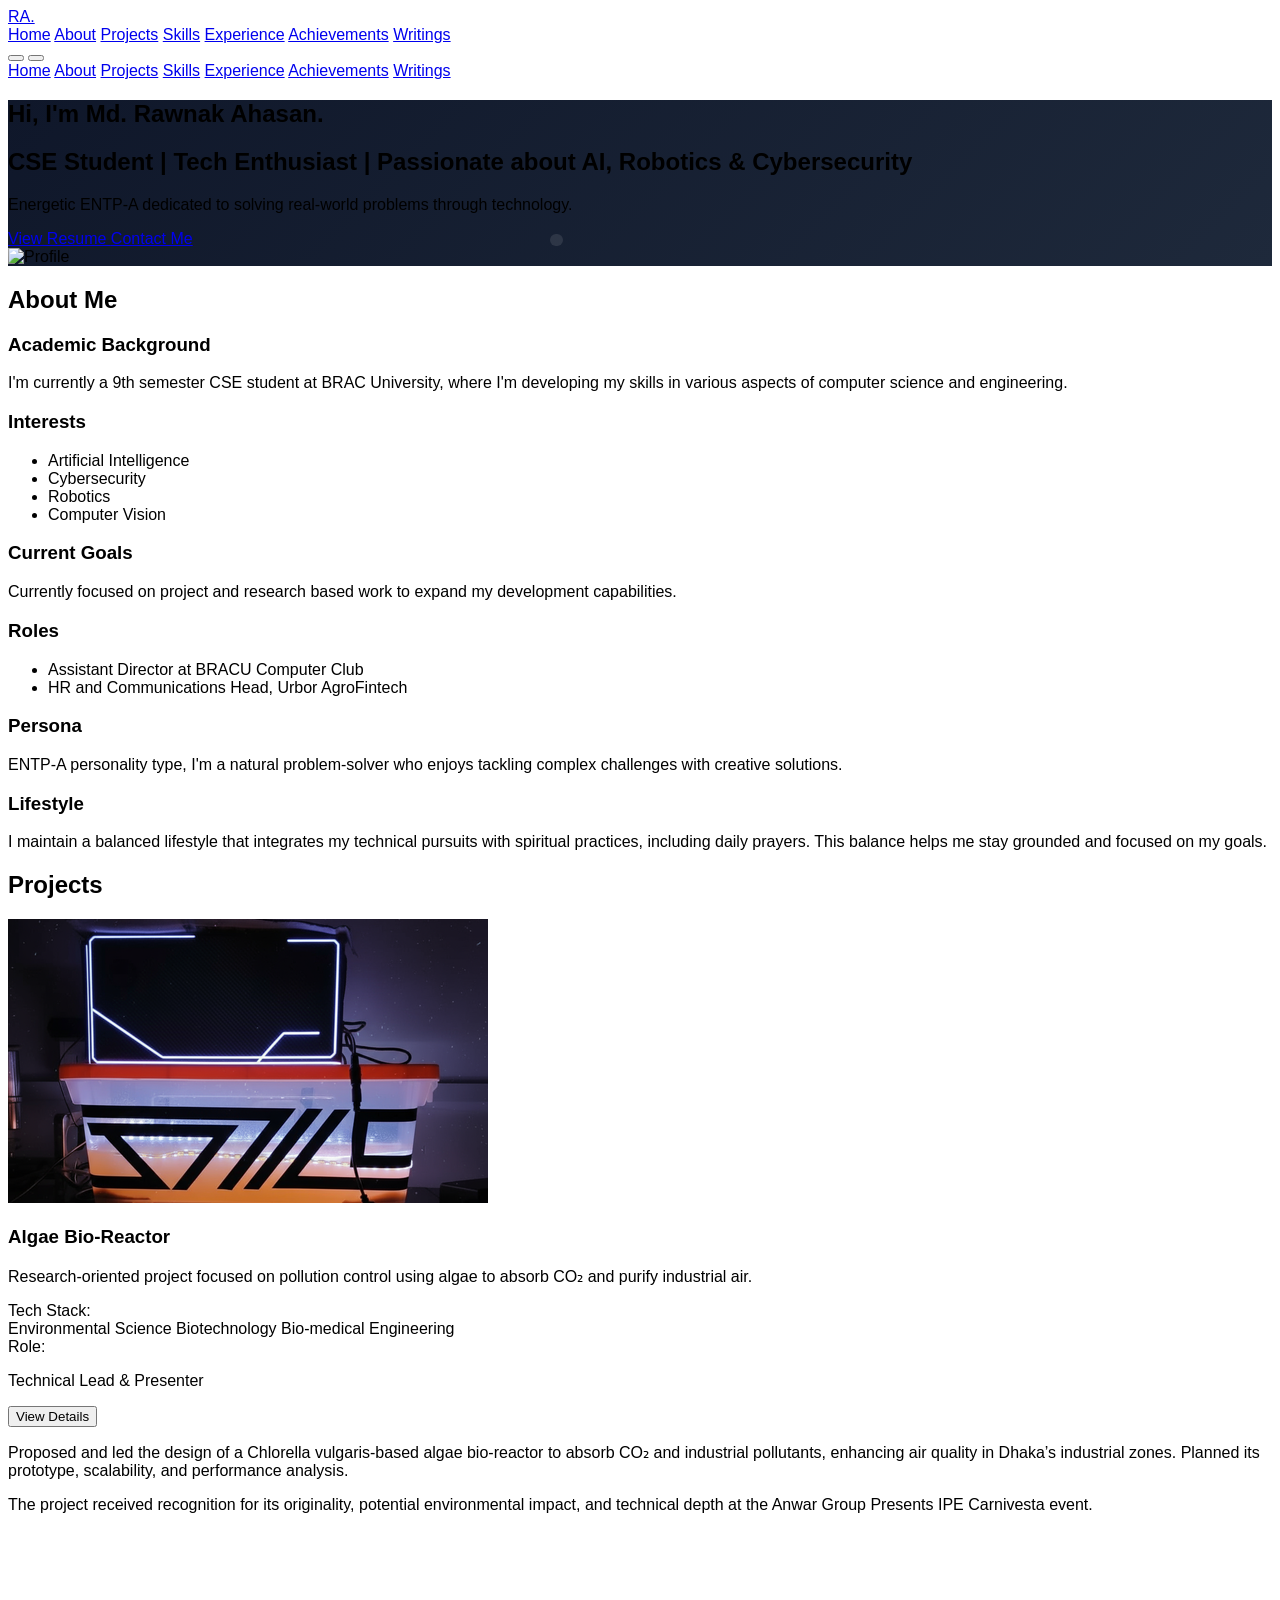
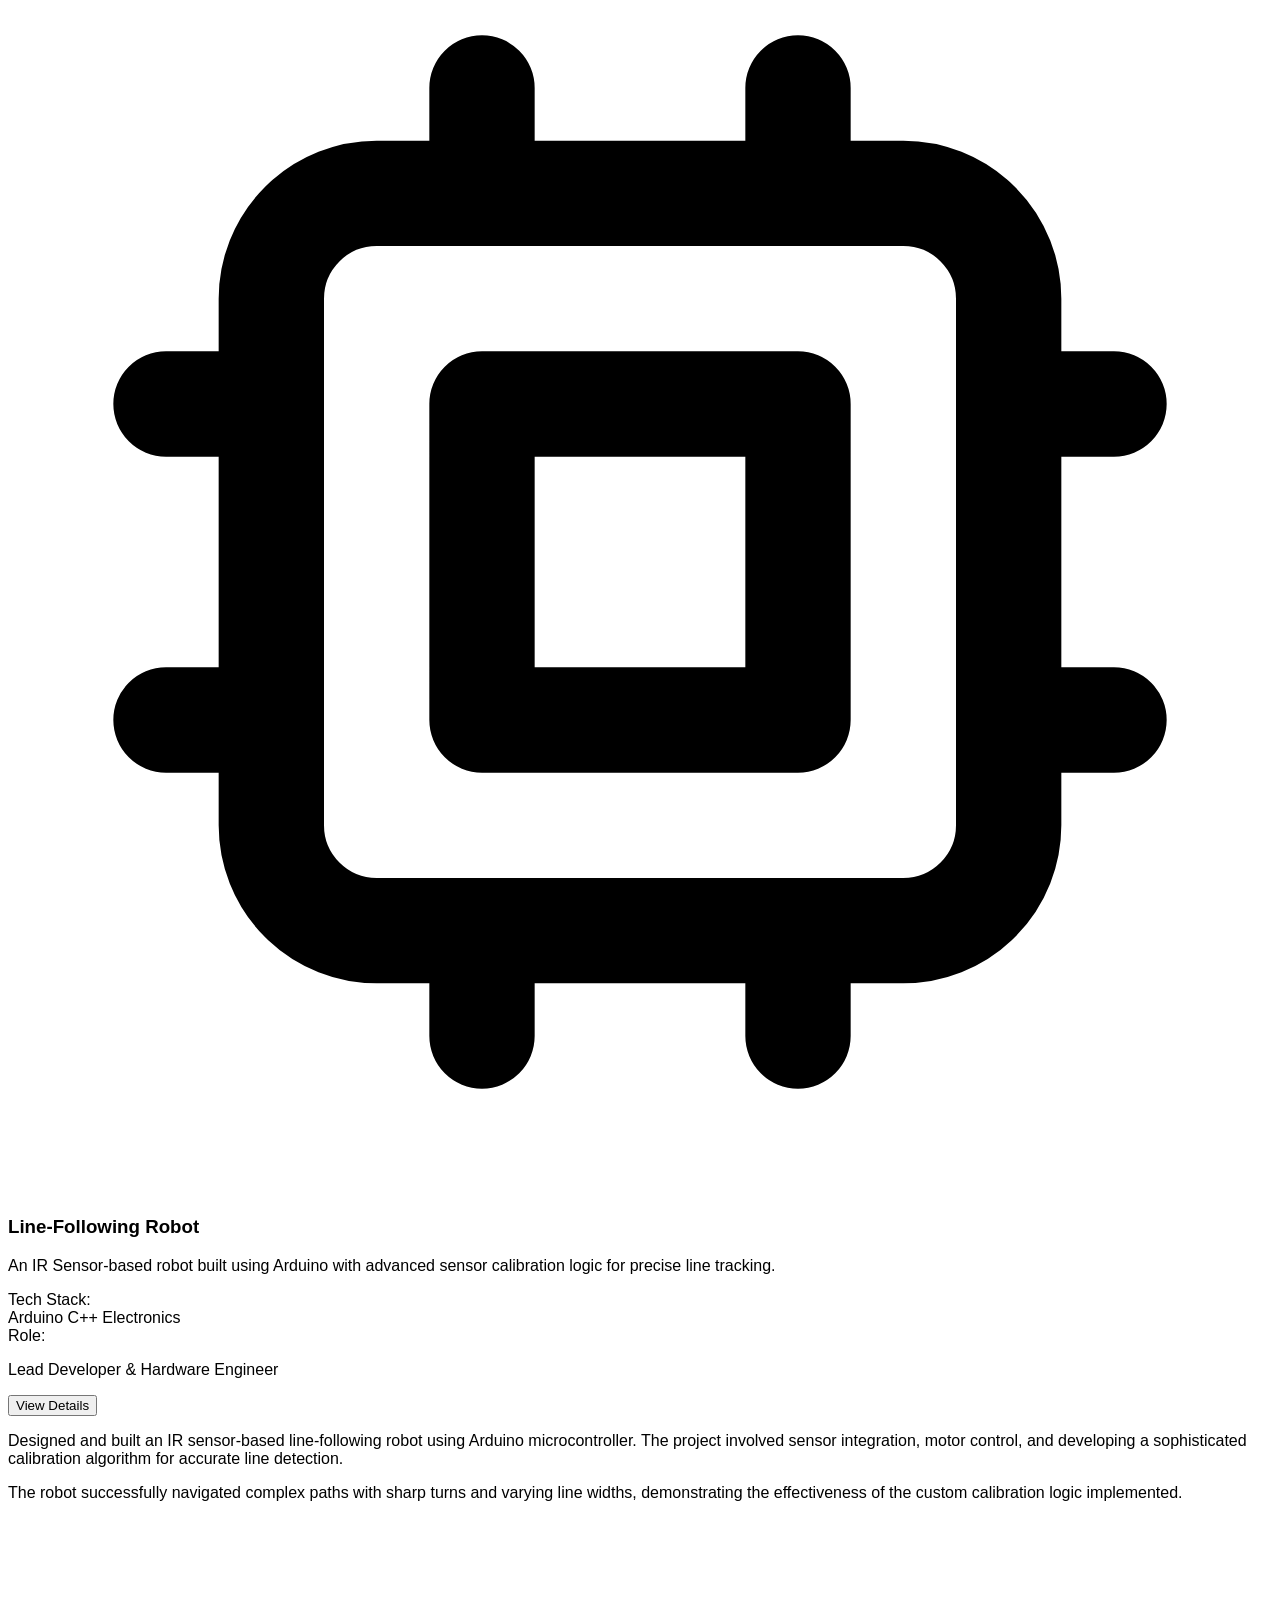
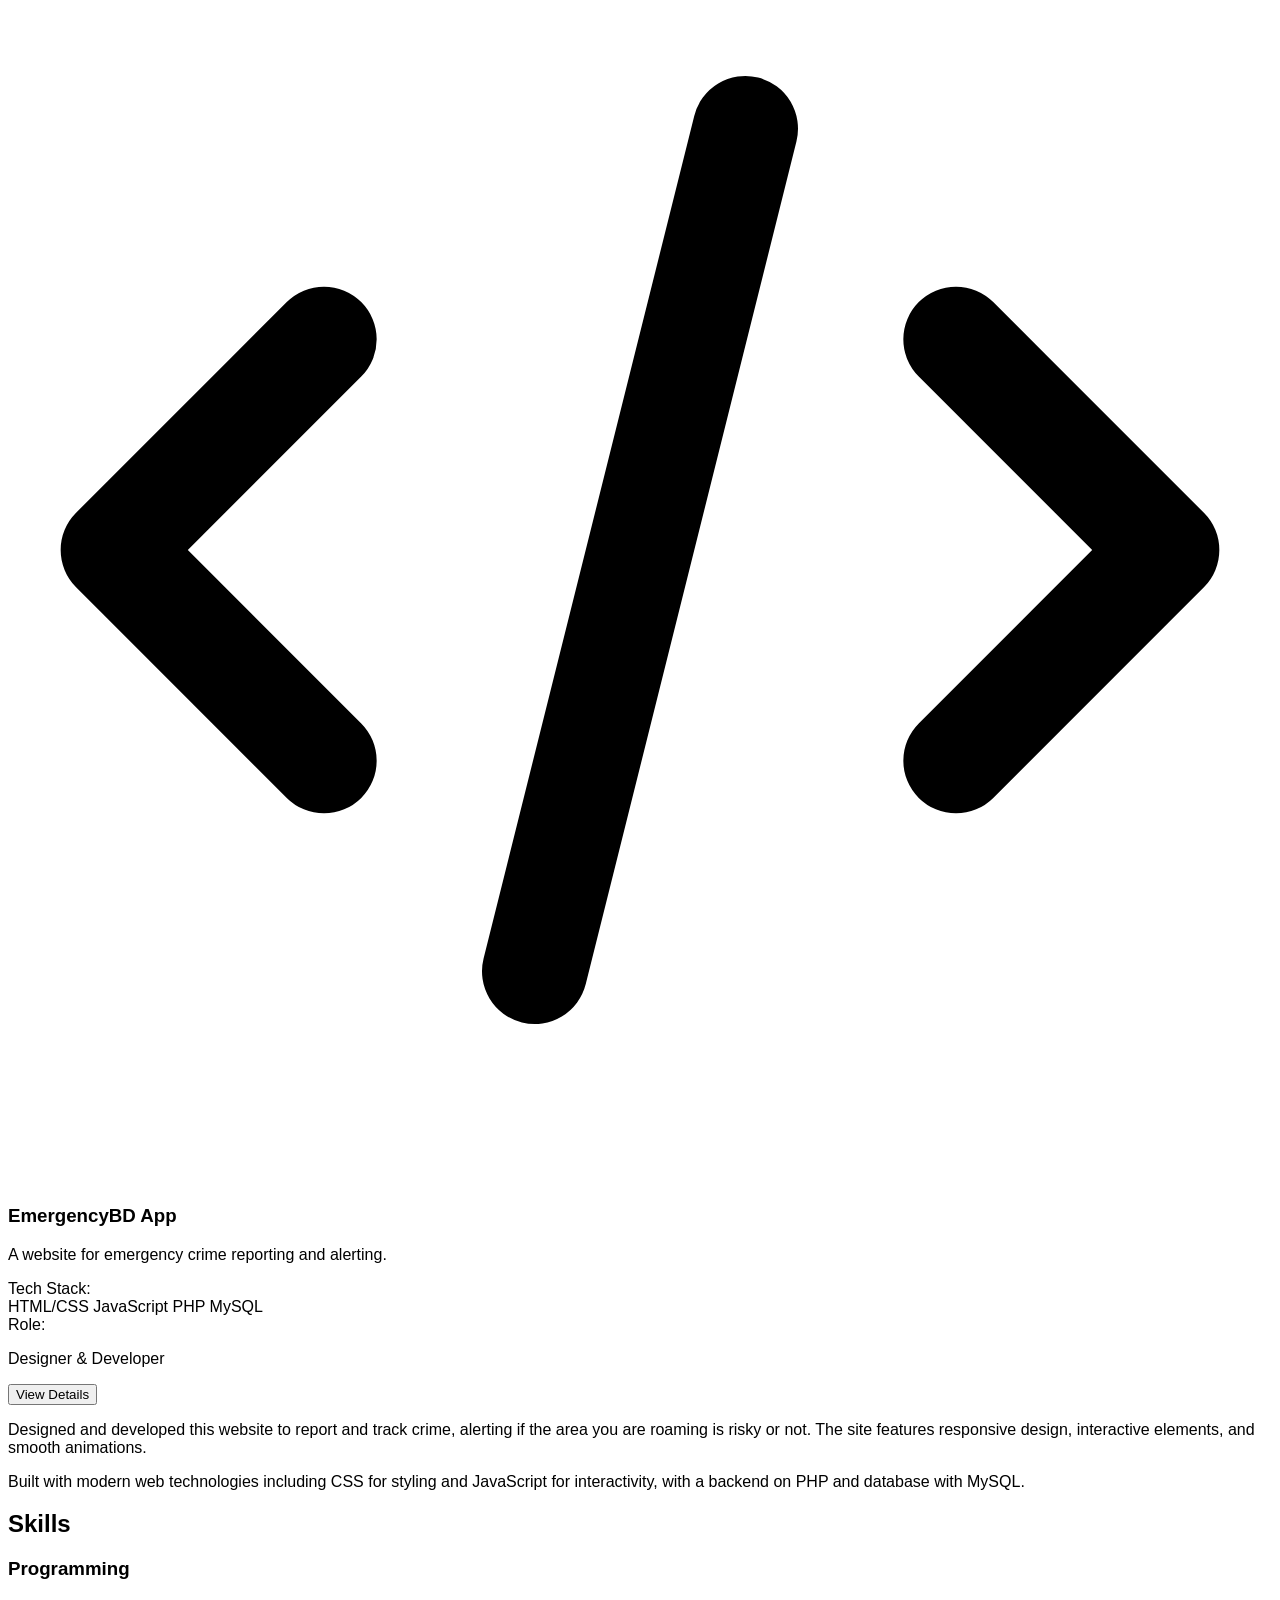
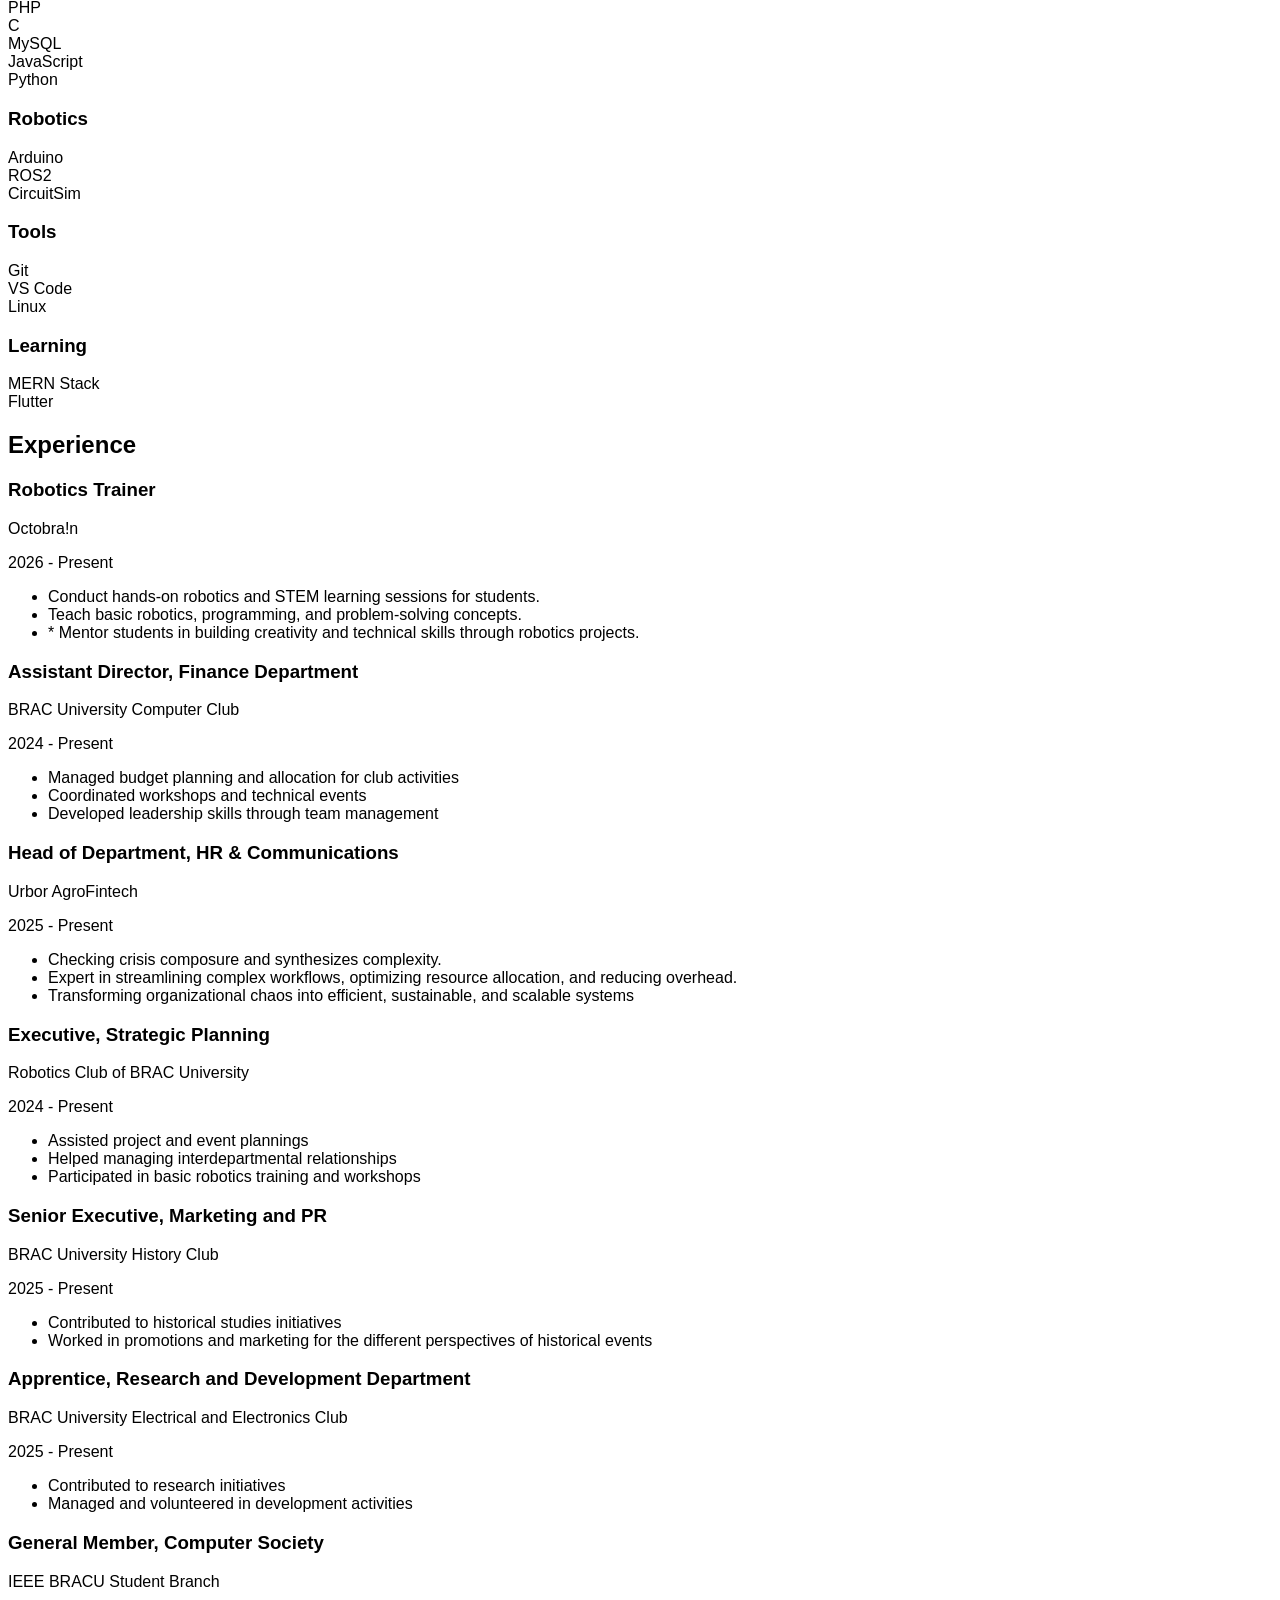
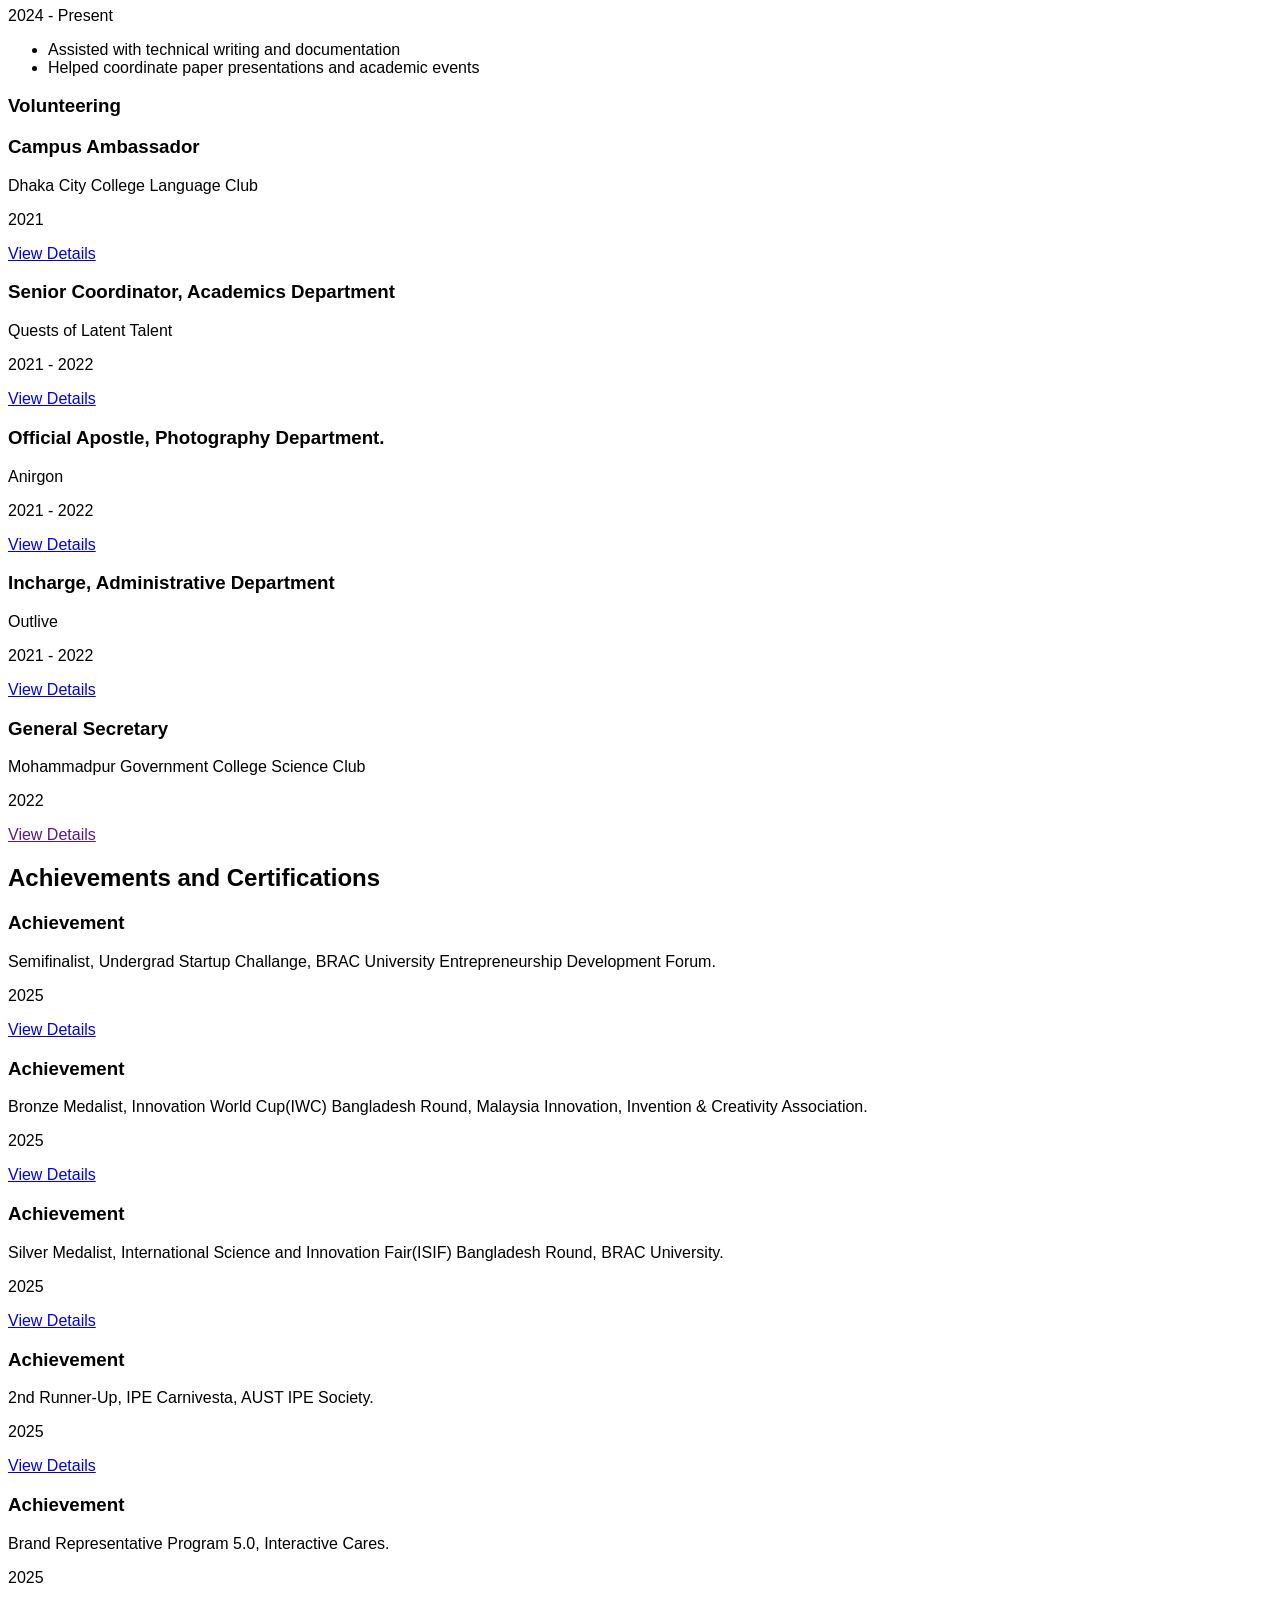
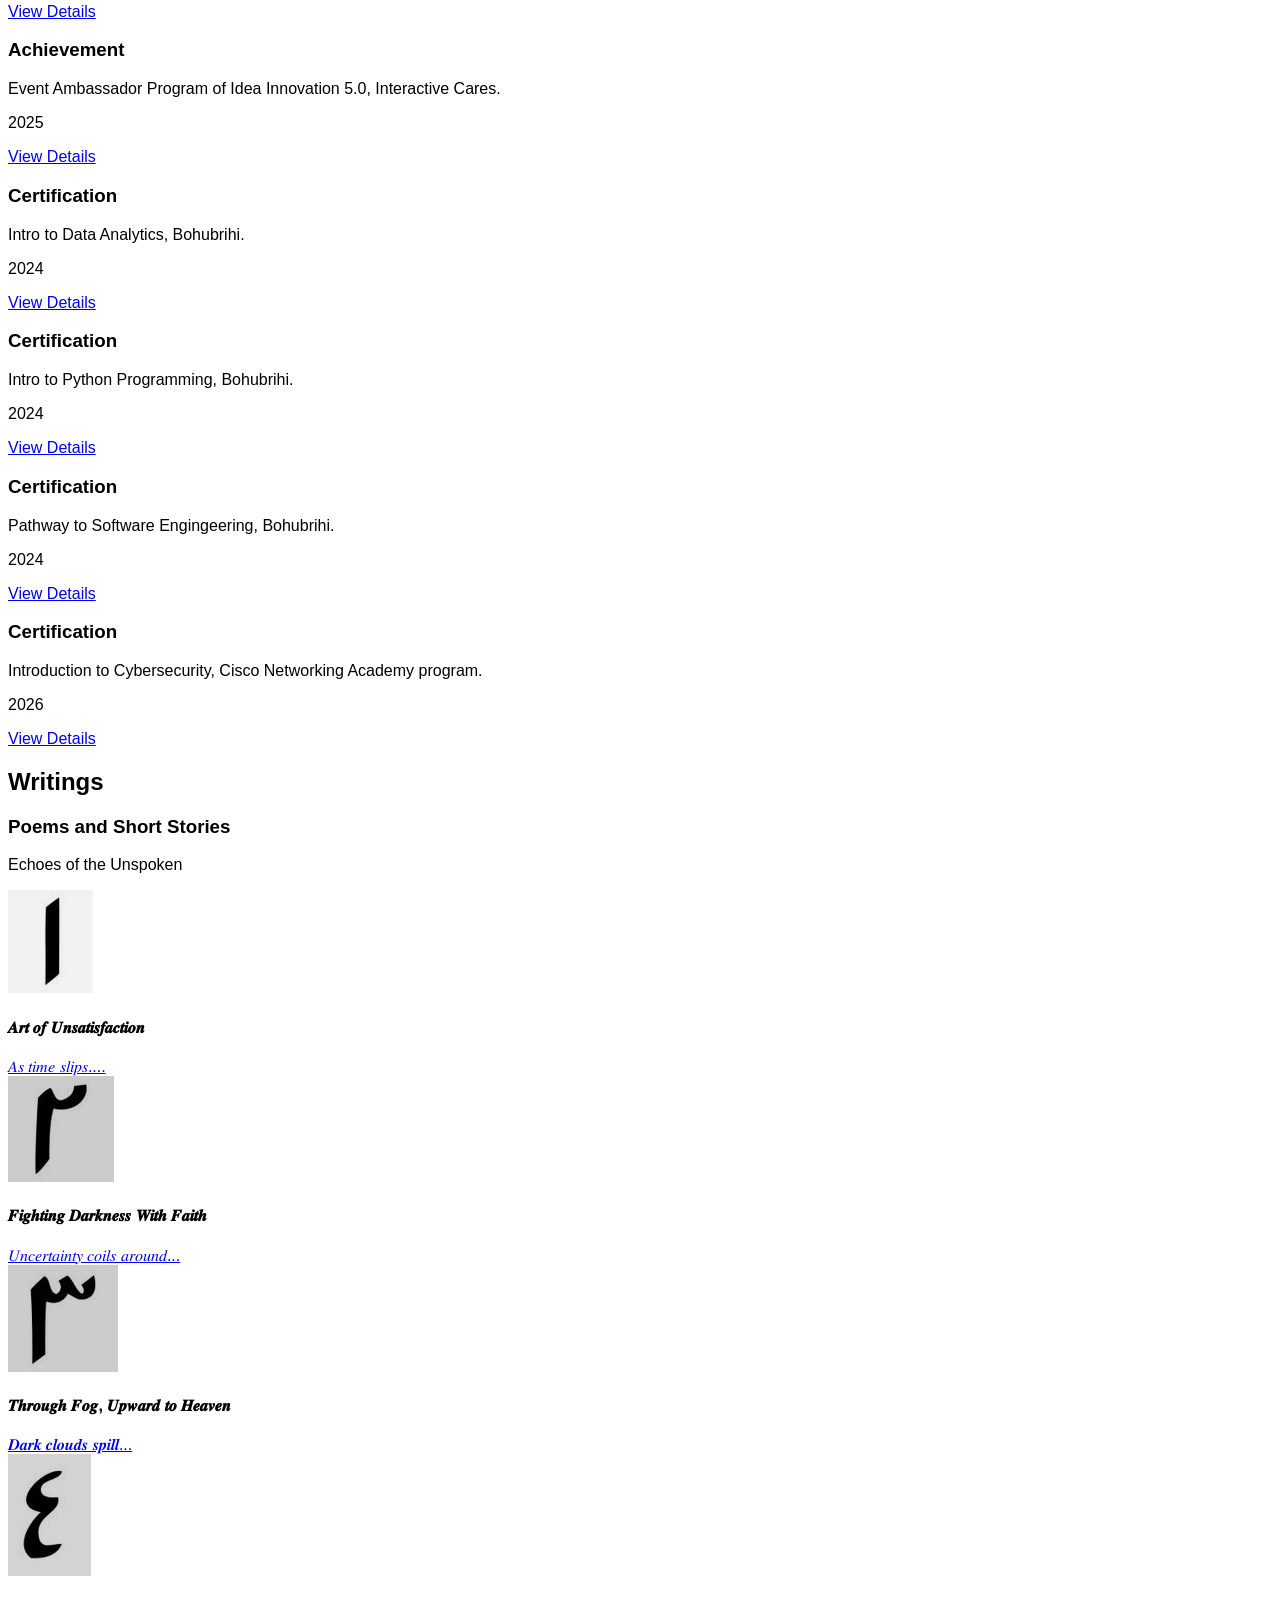
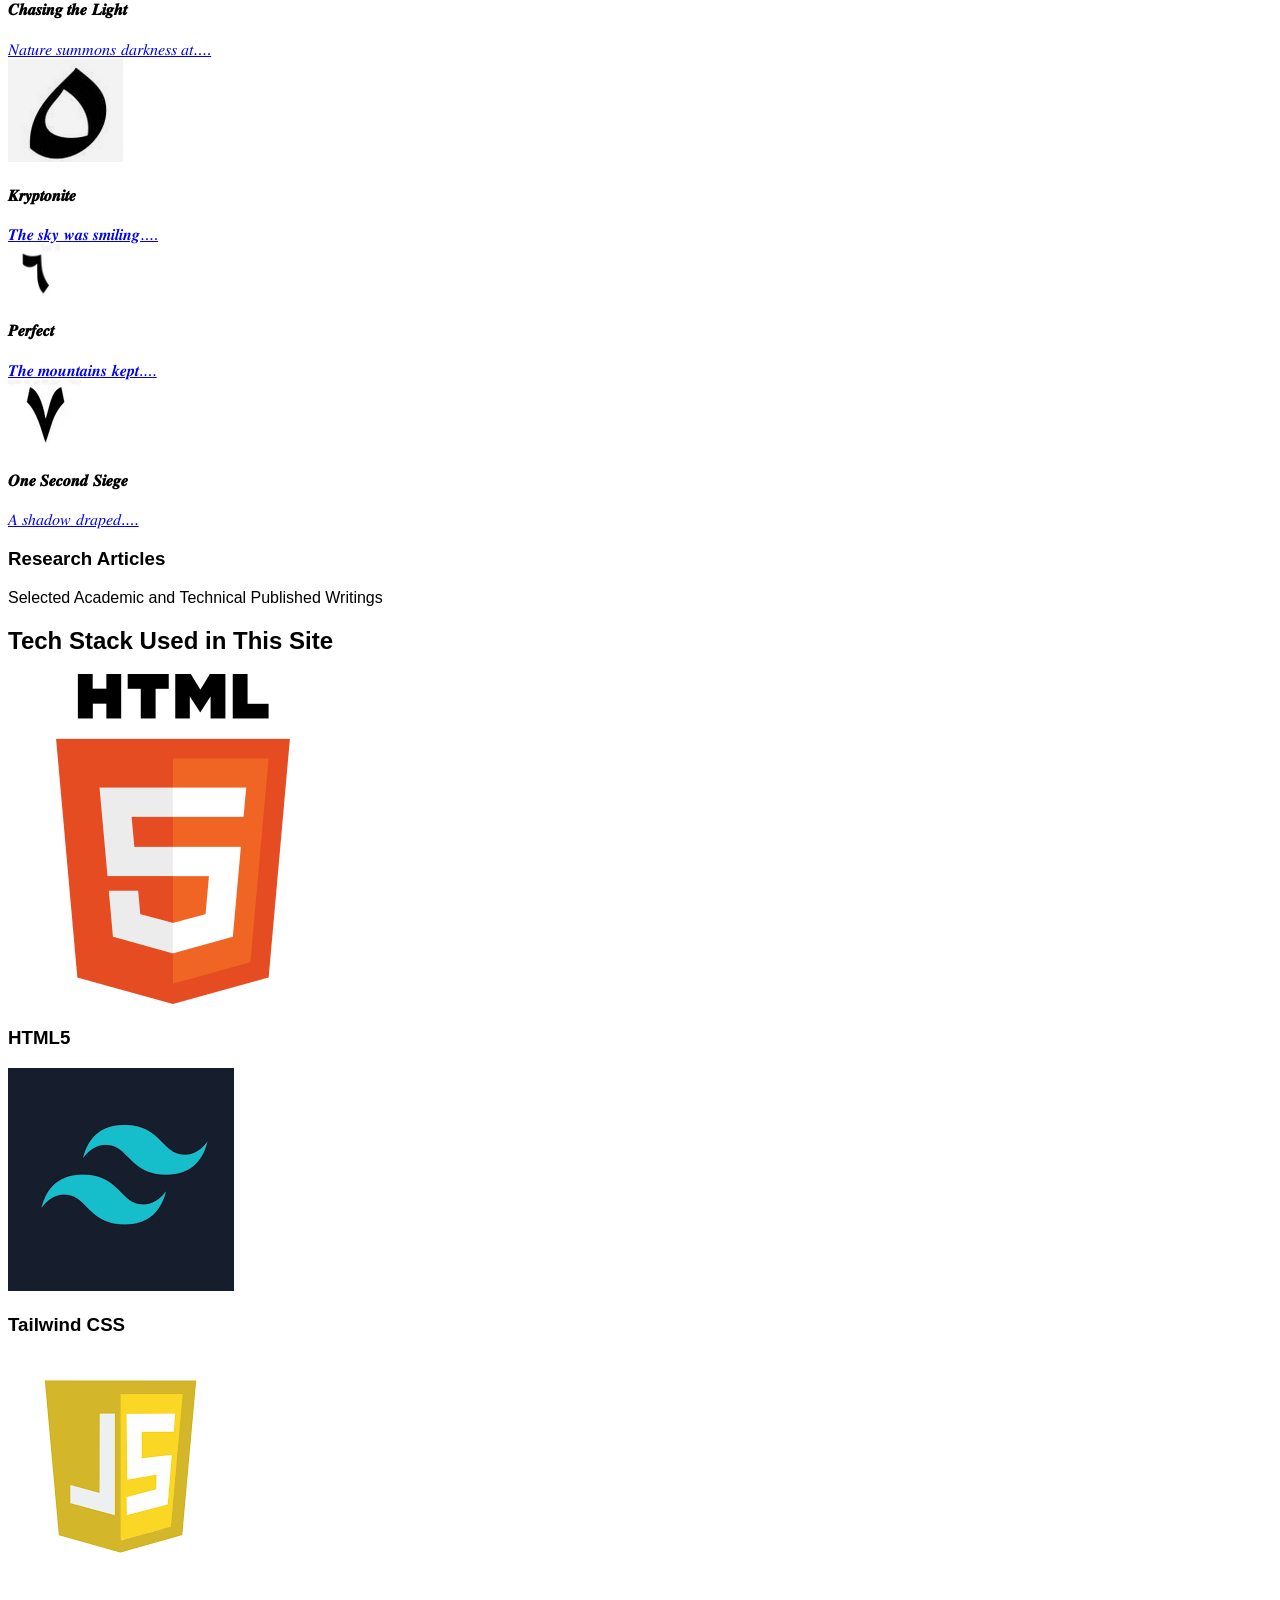
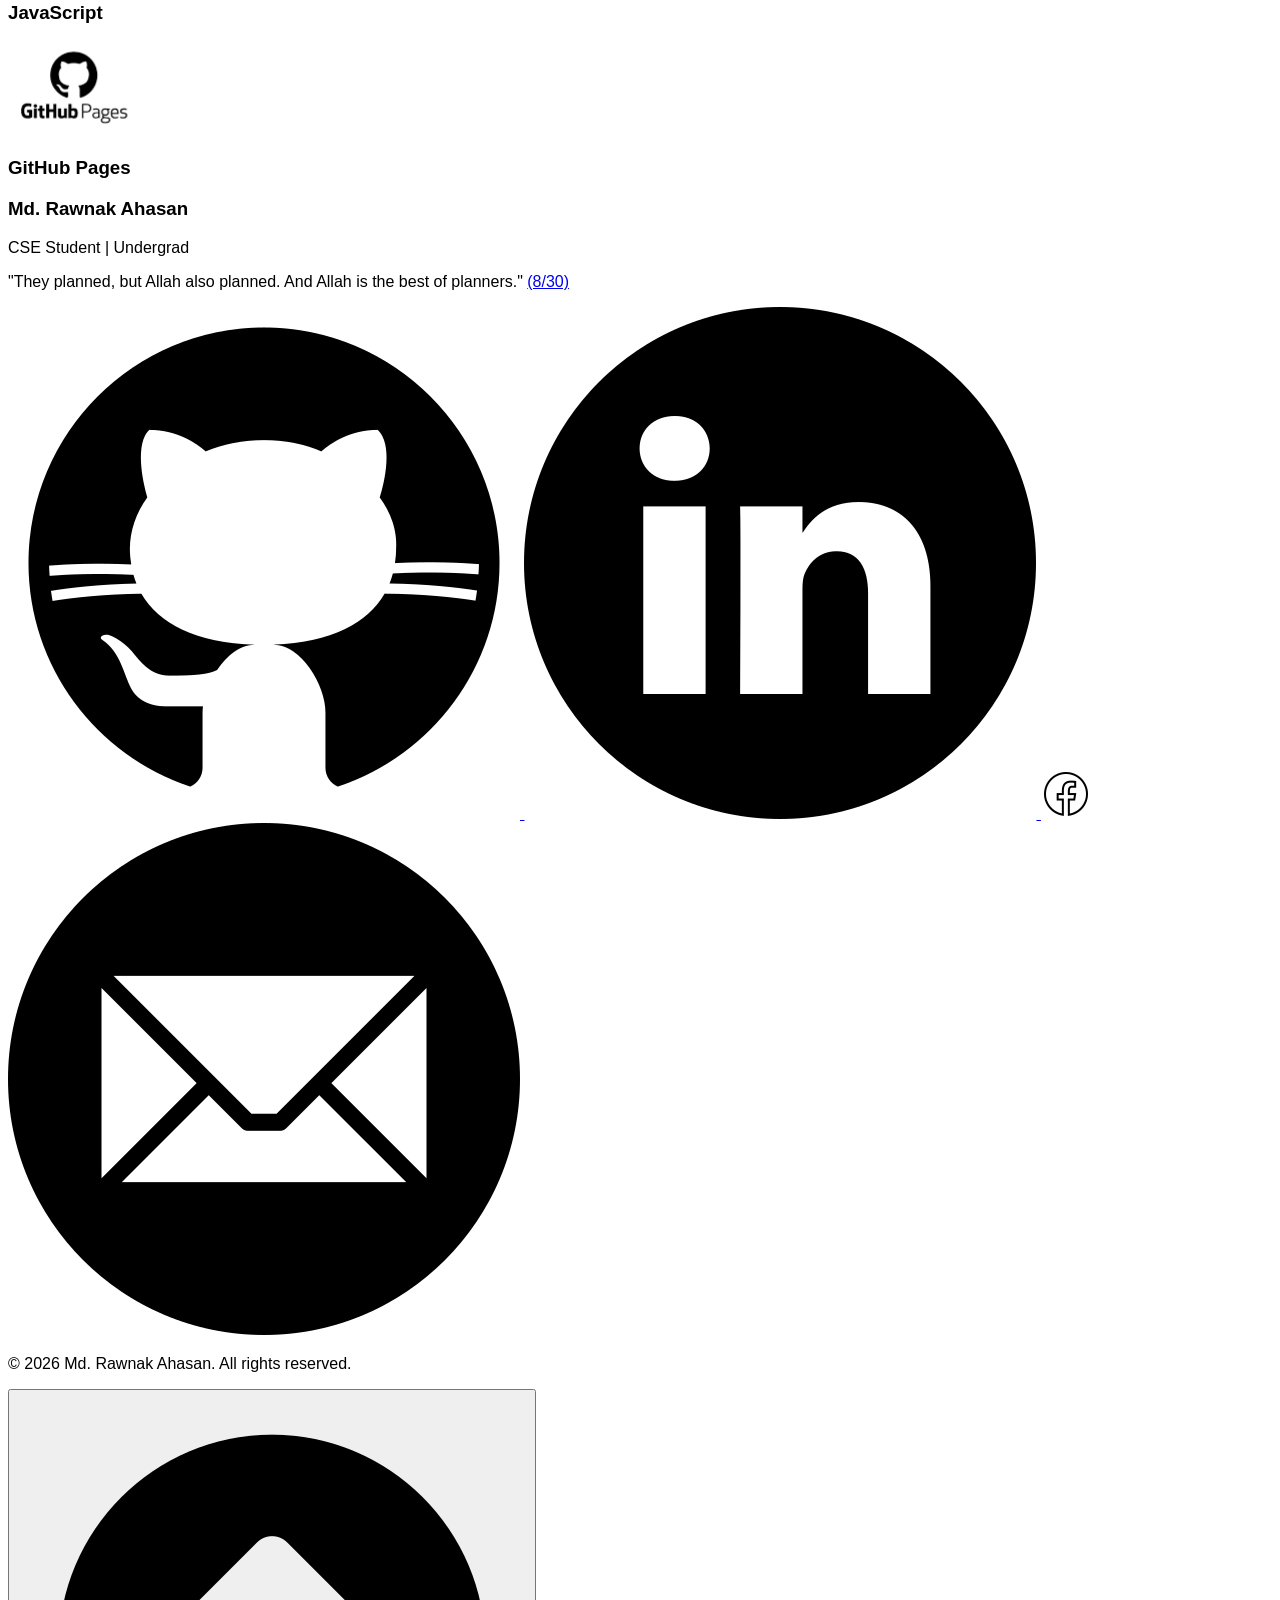
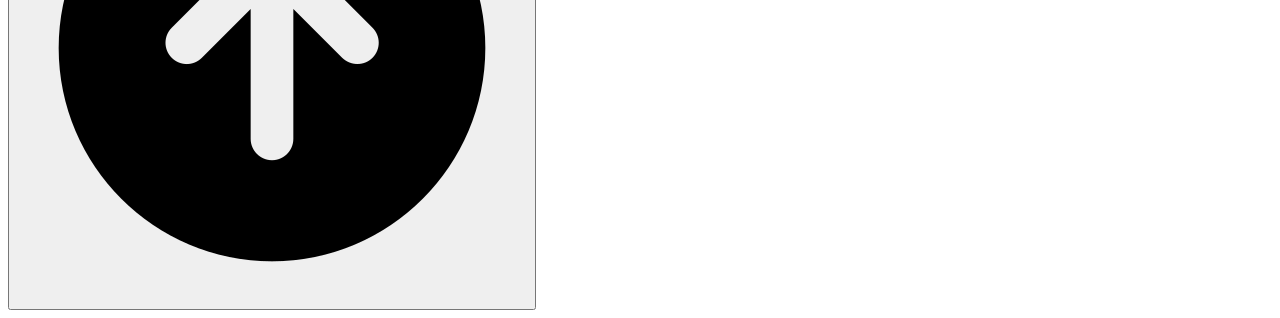
==== commit 802b2f29: "Update greeting from 'Hello' to 'Goodbye'" ====
--- a/index.html
+++ b/index.html
@@ -589,6 +589,47 @@
                 <!-- Experience 3 -->
                 <div class="card bg-white dark:bg-gray-800 rounded-xl p-6 shadow-lg animate-fade-in">
                     <div class="flex items-start">
+                        <div class="p-3 bg-yellow-100 dark:bg-yellow-900 rounded-full mr-4">
+                            <ion-icon name="rocket" class="text-2xl text-yellow-600 dark:text-yellow-400 md hydrated" role="img" aria-label="rocket"></ion-icon>
+                        </div>
+                        <div>
+                            <h3 class="text-xl font-bold mb-1">Executive, Strategic Planning</h3>
+                            <p class="text-yellow-600 dark:text-yellow-400 font-medium mb-2">Robotics Club of BRAC University</p>
+                            <p class="text-gray-500 dark:text-gray-400 text-sm mb-4">2024 - Present</p>
+                            <ul class="list-disc list-inside text-gray-600 dark:text-gray-300 text-sm">
+                                <li>Assisted project and event plannings</li>
+                                <li>Helped managing interdepartmental relationships</li>
+                                <li>Participated in basic robotics training and workshops</li>
+                            </ul>
+                        </div>
+                    </div>
+                </div>
+                
+                
+                <!-- Experience 4 -->
+                <div class="card bg-white dark:bg-gray-800 rounded-xl p-6 shadow-lg animate-fade-in">
+                    <div class="flex items-start">
+                        <div class="p-3 bg-red-50 dark:bg-red-300 rounded-full mr-4">
+                            <ion-icon name="megaphone" class="text-2xl text-red-600 dark:text-red-400 md hydrated" role="img" aria-label="megaphone"></ion-icon>
+                        </div>
+                        <div>
+                            <h3 class="text-xl font-bold mb-1">Senior Executive, Marketing and PR</h3>
+                            <p class="text-red-200 dark:text-red-100font-medium mb-2">BRAC University History Club</p>
+                            <p class="text-gray-500 dark:text-gray-400 text-sm mb-4">2025 - Present</p>
+                            <ul class="list-disc list-inside text-gray-600 dark:text-gray-300 text-sm">
+                                <li>Contributed to historical studies initiatives</li>
+                                
+                                <li>Worked in promotions and marketing for the different perspectives of historical events</li>
+                            </ul>
+                        </div>
+                    </div>
+                </div>
+                
+                
+                <!-- Experience 5 -->
+
+                <div class="card bg-white dark:bg-gray-800 rounded-xl p-6 shadow-lg animate-fade-in">
+                    <div class="flex items-start">
                         <div class="p-3 bg-red-50 dark:bg-red-300 rounded-full mr-4">
                             <ion-icon name="megaphone" class="text-2xl text-red-600 dark:text-red-400 md hydrated" role="img" aria-label="megaphone"></ion-icon>
                         </div>
@@ -605,28 +646,10 @@
                     </div>
                 </div>
                 
-                
-                <!-- Experience 4 -->
-                <div class="card bg-white dark:bg-gray-800 rounded-xl p-6 shadow-lg animate-fade-in">
-                    <div class="flex items-start">
-                        <div class="p-3 bg-red-50 dark:bg-red-300 rounded-full mr-4">
-                            <ion-icon name="megaphone" class="text-2xl text-red-600 dark:text-red-400 md hydrated" role="img" aria-label="megaphone"></ion-icon>
-                        </div>
-                        <div>
-                            <h3 class="text-xl font-bold mb-1">Senior Executive, Marketing and PR</h3>
-                            <p class="text-red-200 dark:text-red-100font-medium mb-2">BRAC University History Club</p>
-                            <p class="text-gray-500 dark:text-gray-400 text-sm mb-4">2025 - Present</p>
-                            <ul class="list-disc list-inside text-gray-600 dark:text-gray-300 text-sm">
-                                <li>Contributed to historical studies initiatives</li>
-                                
-                                <li>Worked in promotions and marketing for the different perspectives of historical events</li>
-                            </ul>
-                        </div>
-                    </div>
-                </div>
-                
-                
-                <!-- Experience 5 -->
+            
+                
+                <!-- Experience 6 -->
+                
                 <div class="card bg-white dark:bg-gray-800 rounded-xl p-6 shadow-lg animate-fade-in">
                     <div class="flex items-start">
                         <div class="p-3 bg-purple-100 dark:bg-purple-900 rounded-full mr-4">
@@ -644,26 +667,7 @@
                         </div>
                     </div>
                 </div>
-            
-                
-                <!-- Experience 6 -->
-                <div class="card bg-white dark:bg-gray-800 rounded-xl p-6 shadow-lg animate-fade-in">
-                    <div class="flex items-start">
-                        <div class="p-3 bg-yellow-100 dark:bg-yellow-900 rounded-full mr-4">
-                            <ion-icon name="rocket" class="text-2xl text-yellow-600 dark:text-yellow-400 md hydrated" role="img" aria-label="rocket"></ion-icon>
-                        </div>
-                        <div>
-                            <h3 class="text-xl font-bold mb-1">General Member, Finance &amp; Marketing Department</h3>
-                            <p class="text-yellow-600 dark:text-yellow-400 font-medium mb-2">Robotics Club of BRAC University</p>
-                            <p class="text-gray-500 dark:text-gray-400 text-sm mb-4">2024 - Present</p>
-                            <ul class="list-disc list-inside text-gray-600 dark:text-gray-300 text-sm">
-                                <li>Assisted with budget coordination for robotics projects</li>
-                                <li>Helped manage sponsor relationships</li>
-                                <li>Participated in basic robotics training and workshops</li>
-                            </ul>
-                        </div>
-                    </div>
-                </div>
+                
 
                 
                 <!-- Experience 7 -->
@@ -850,7 +854,7 @@
                         </div>
                         <div>
                             <h3 class="text-xl font-bold mb-1">Achievement</h3>
-                            <p class="text-blue-600 dark:text-blue-400 font-medium mb-2">Participant, Innovation World Cup(IWC) Bangladesh Round, Malaysia Innovation, Invention & Creativity Association.</p>
+                            <p class="text-blue-600 dark:text-blue-400 font-medium mb-2">Bronze Medalist, Innovation World Cup(IWC) Bangladesh Round, Malaysia Innovation, Invention & Creativity Association.</p>
                             <p class="text-gray-500 dark:text-gray-400 text-sm mb-4">2025</p>
                             <a href="https://tinyurl.com/28souhqu" target="_blank" class="project-details-btn w-full py-2 bg-blue-600 hover:bg-green-700 text-white rounded-lg transition-colors duration-300 flex items-center justify-center">
                                 <span>View Details</span>
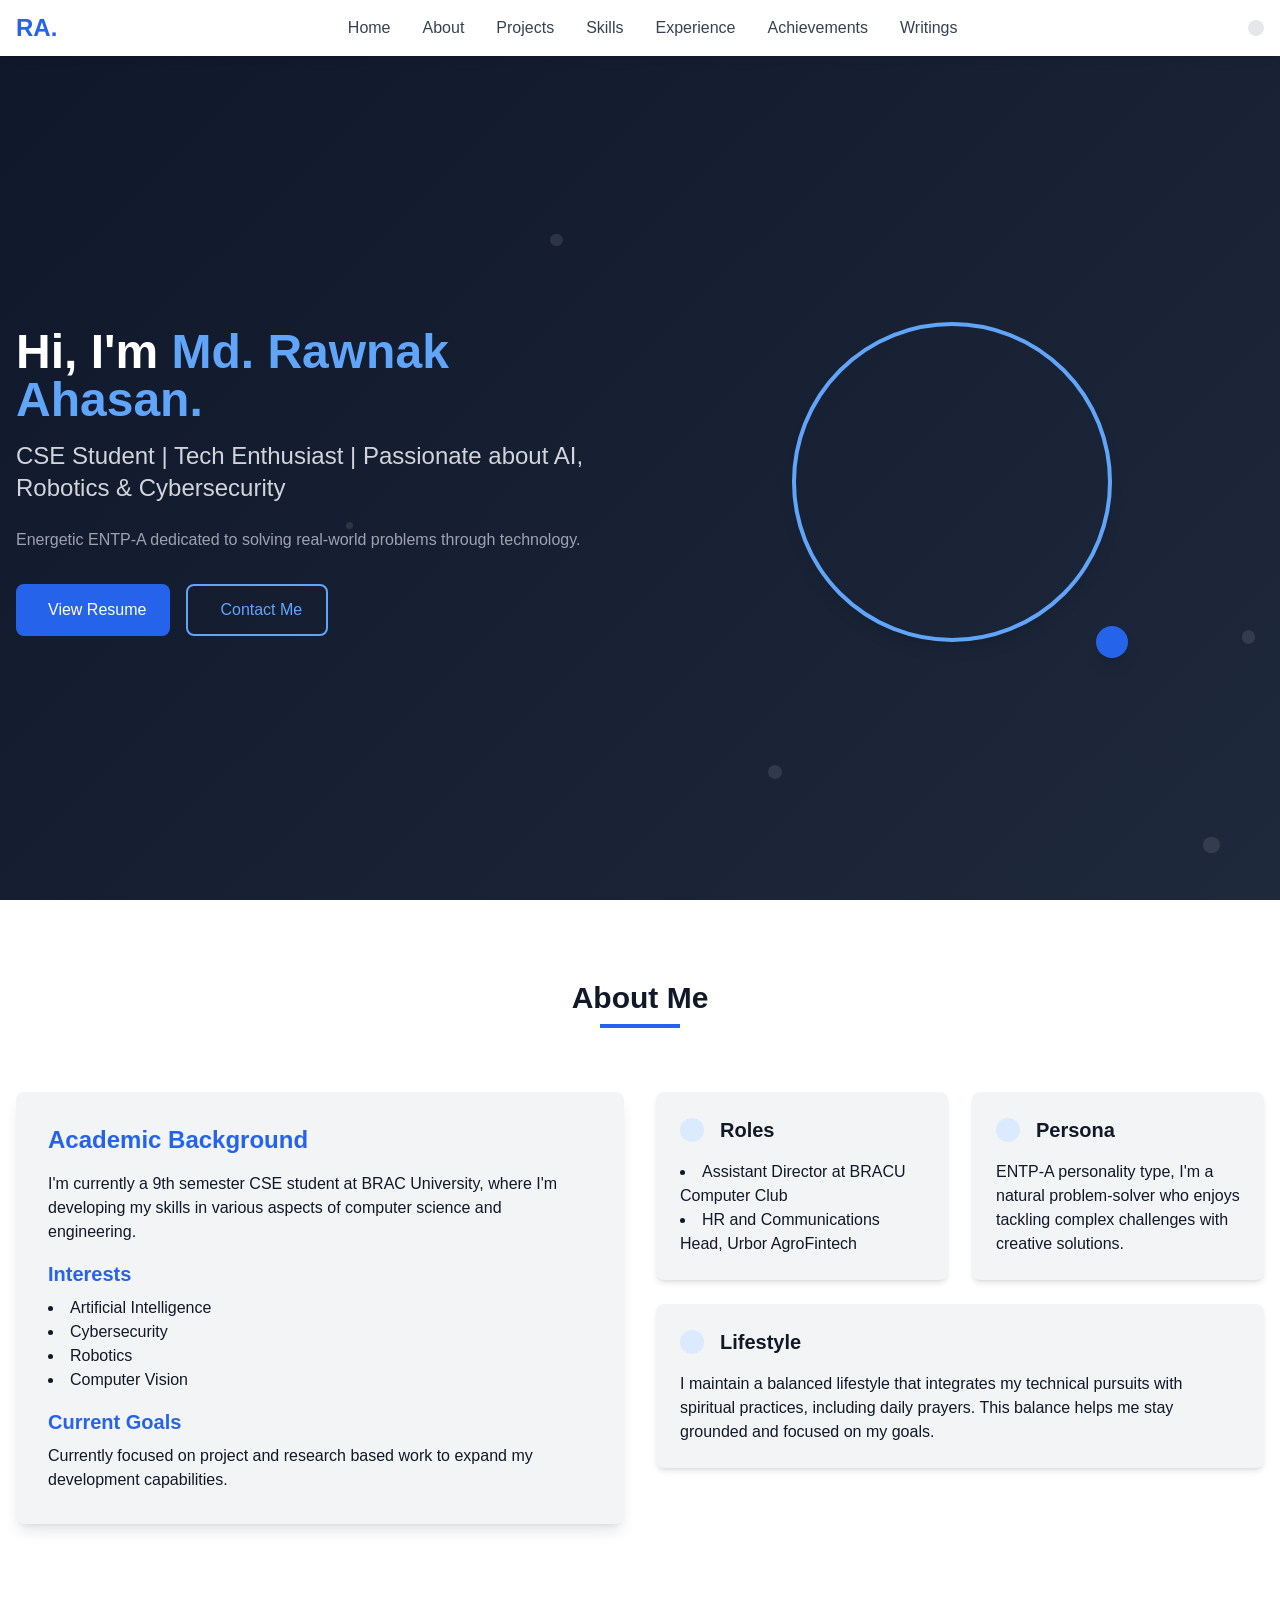
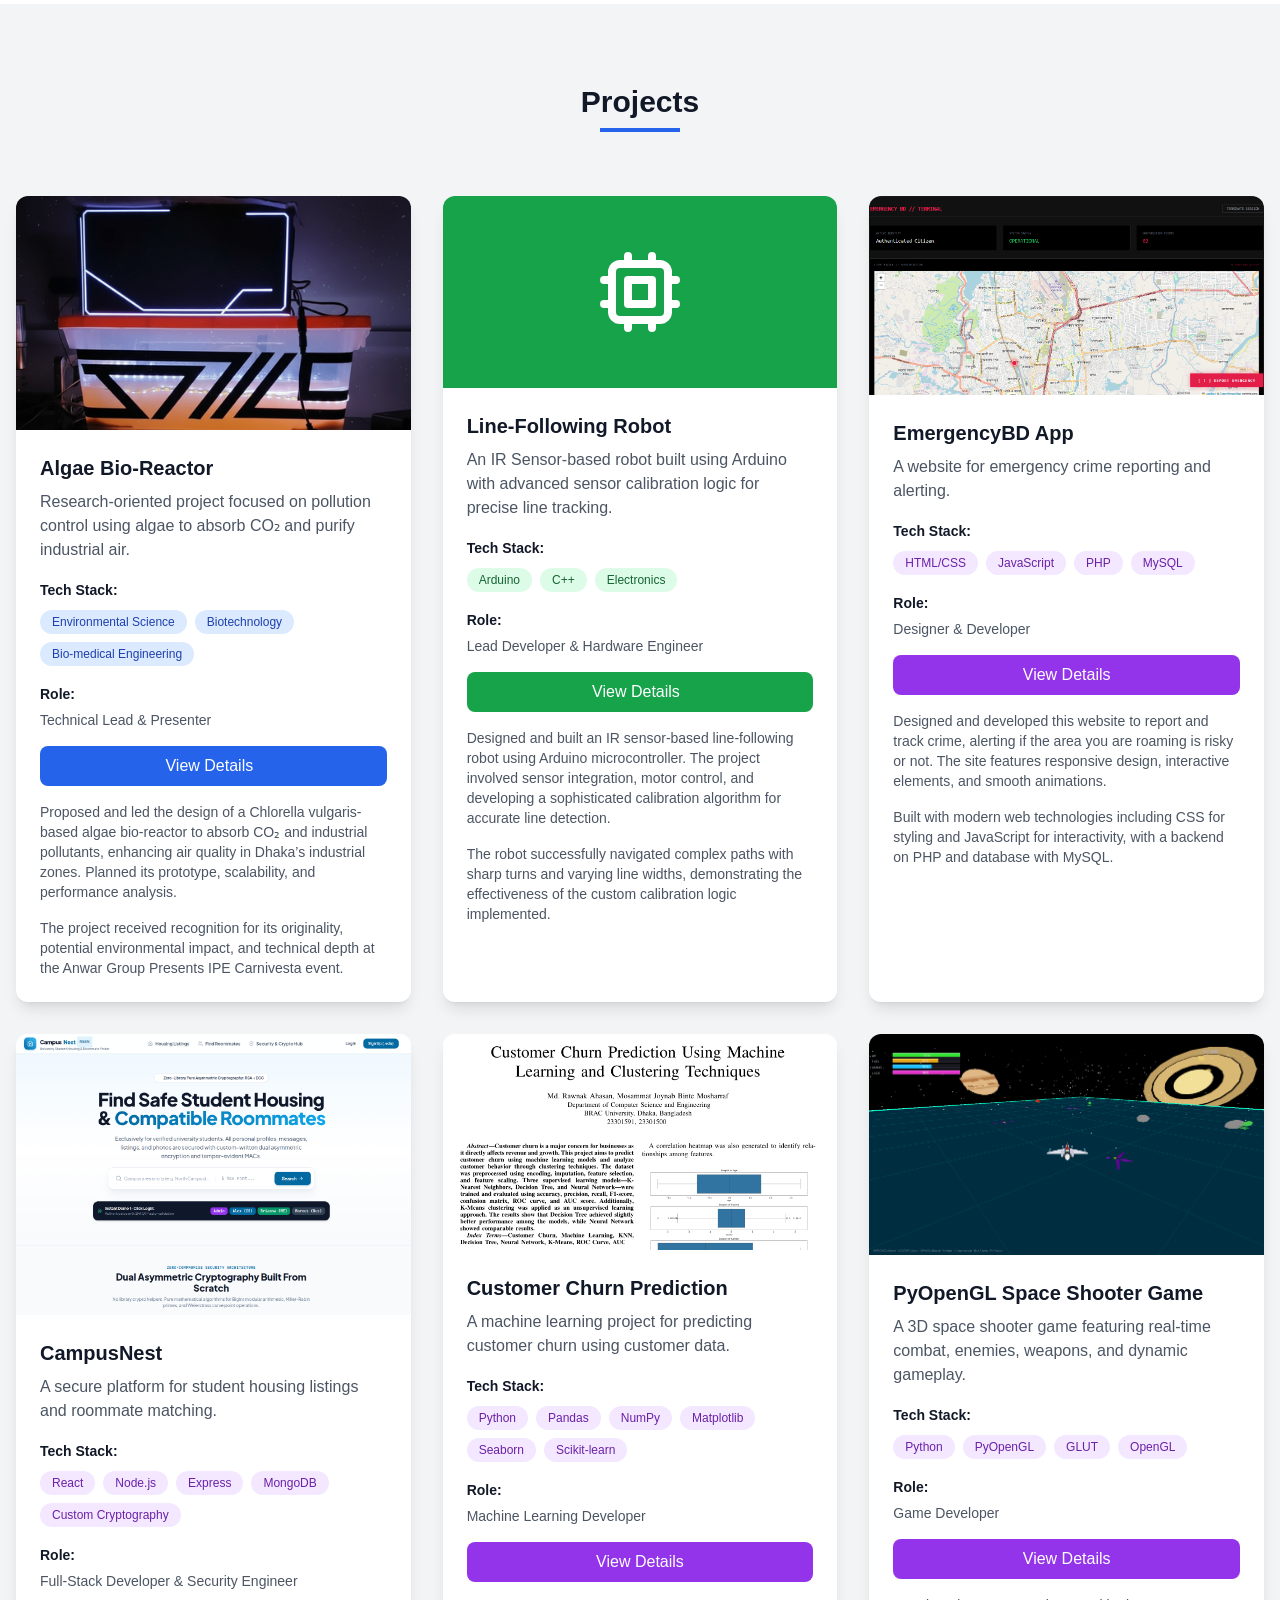
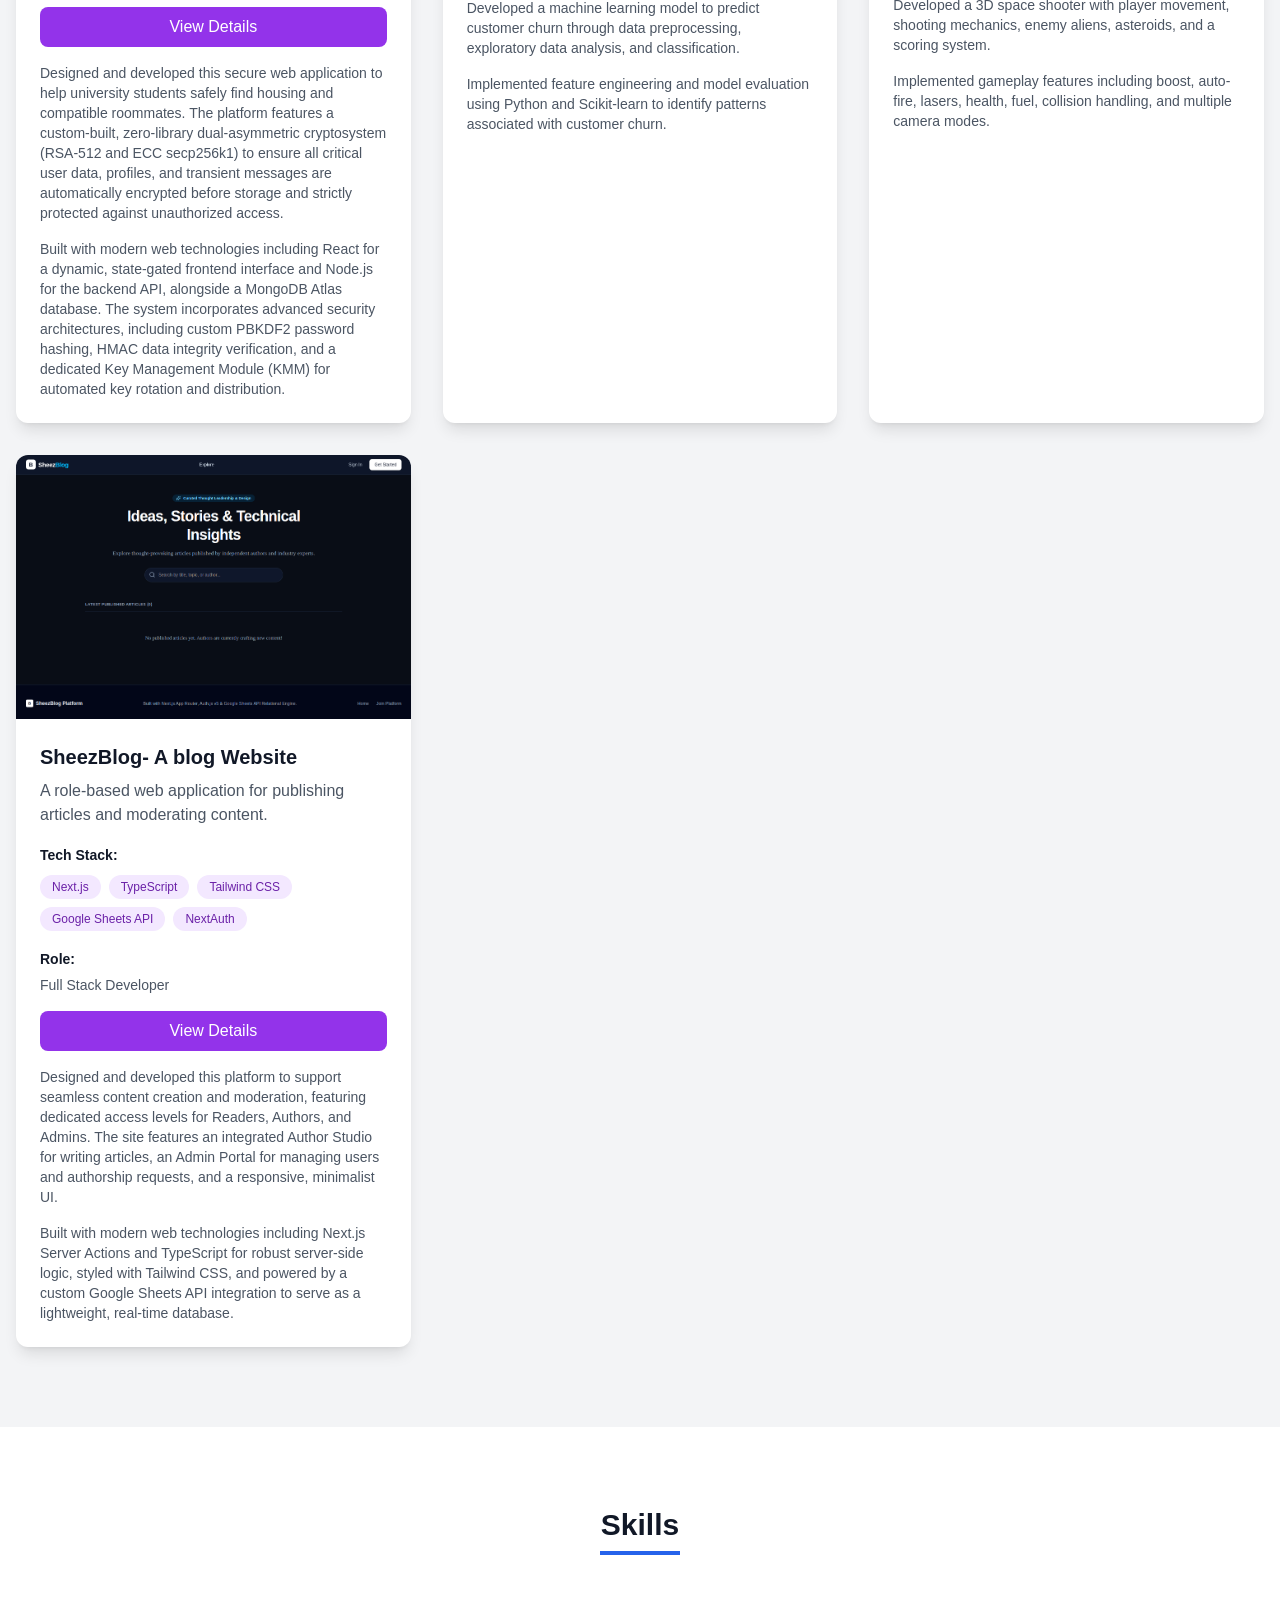
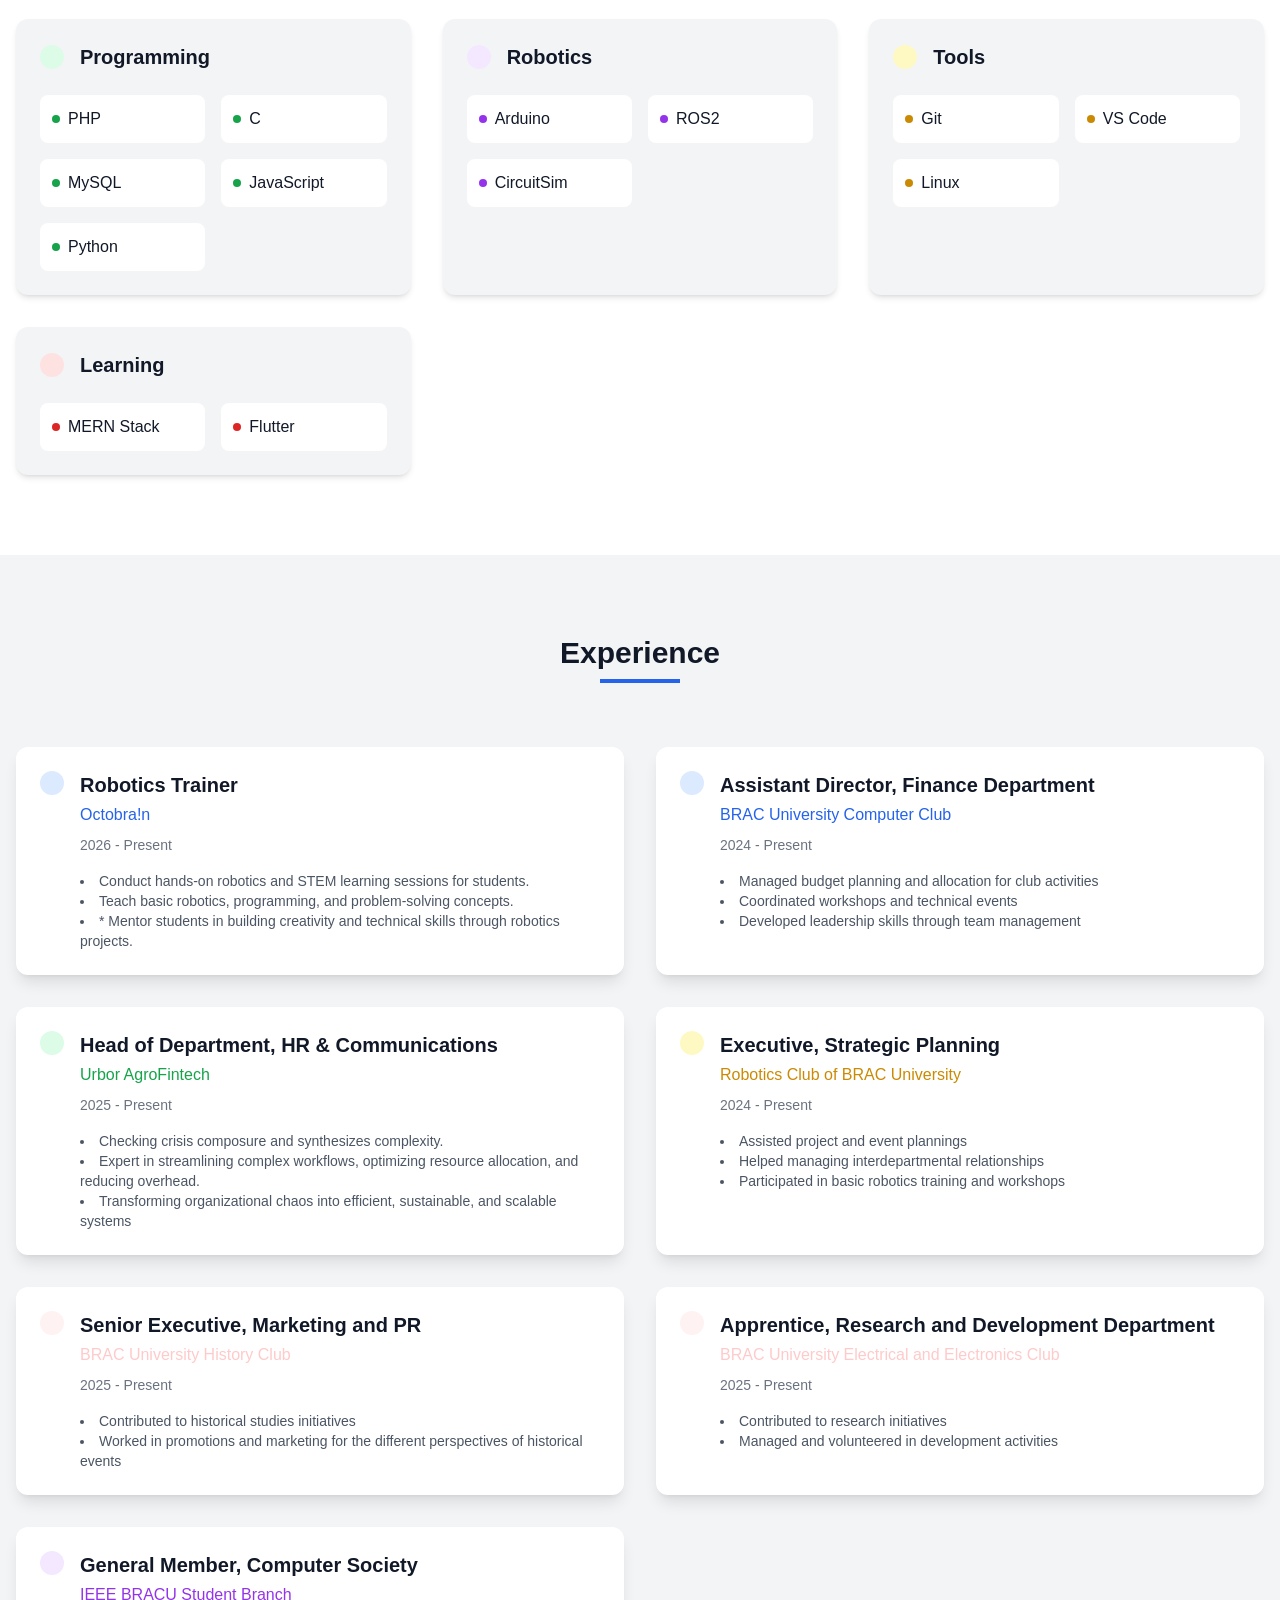
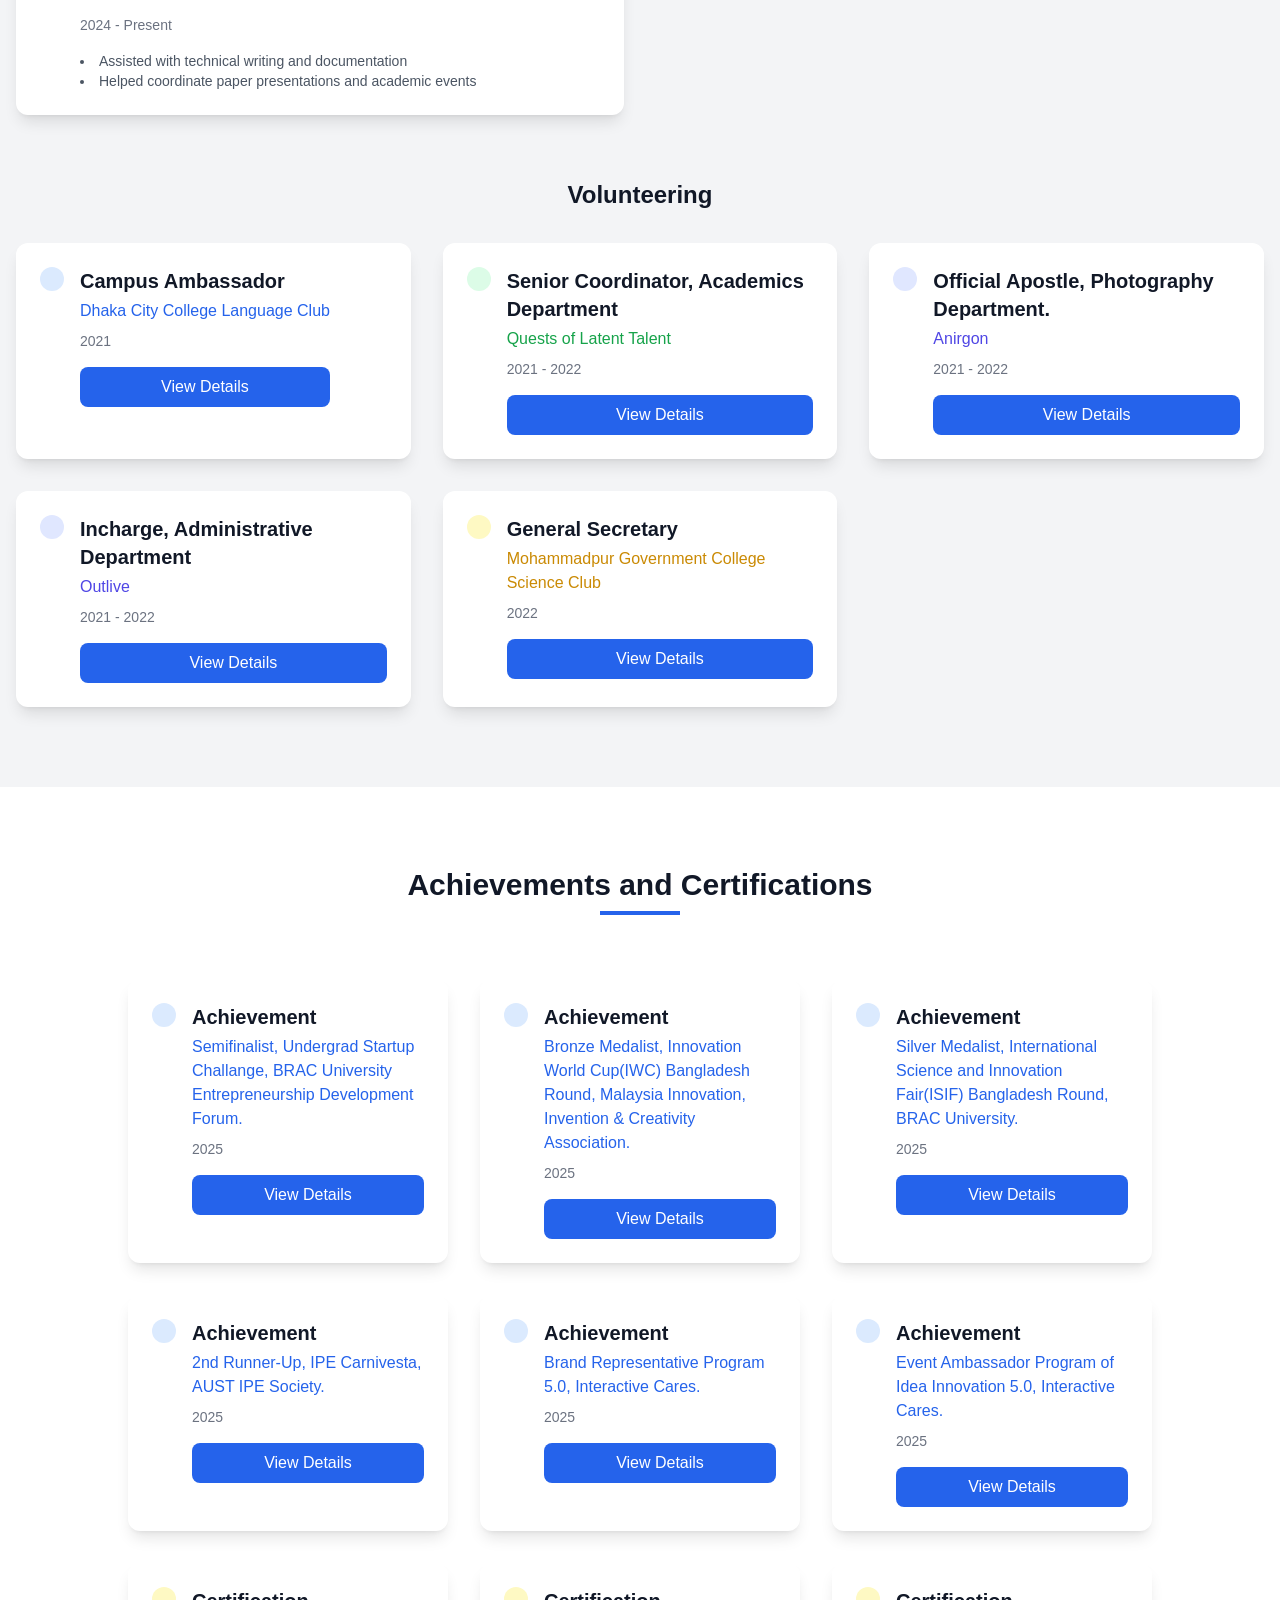
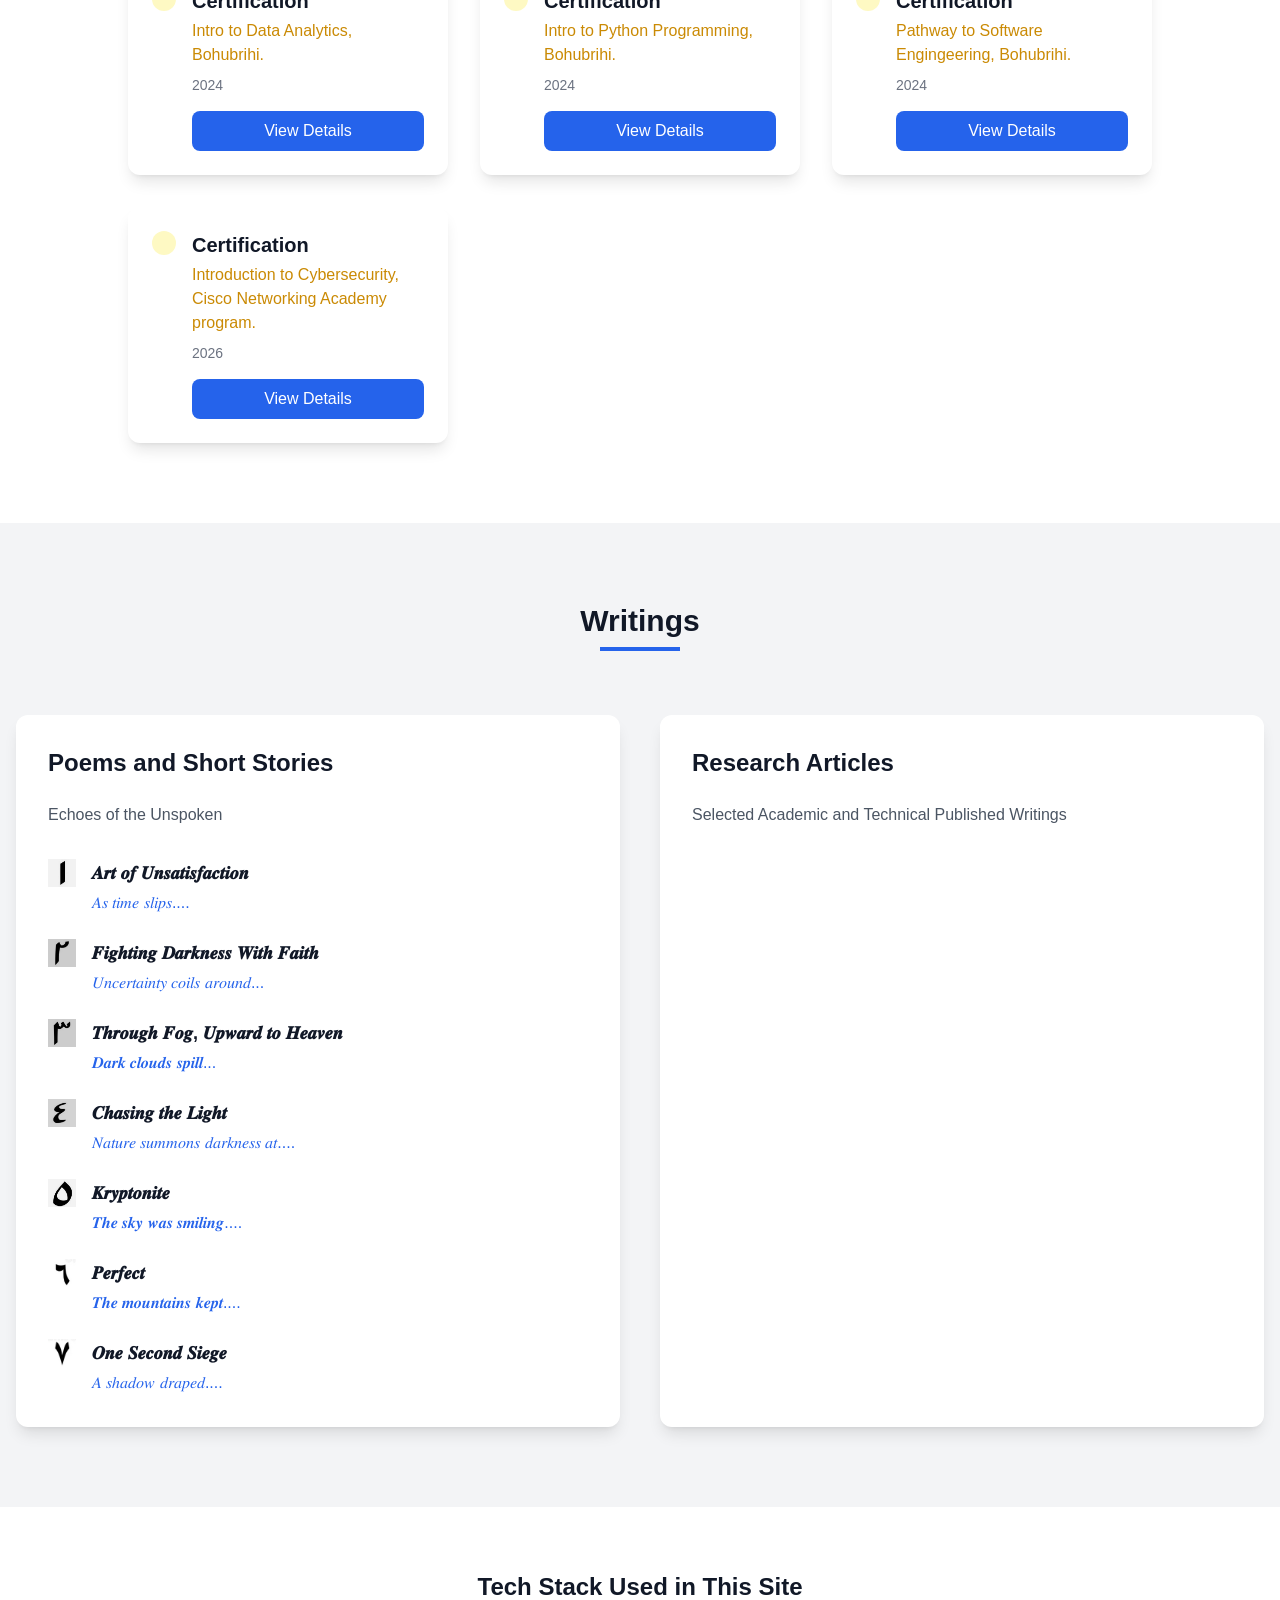
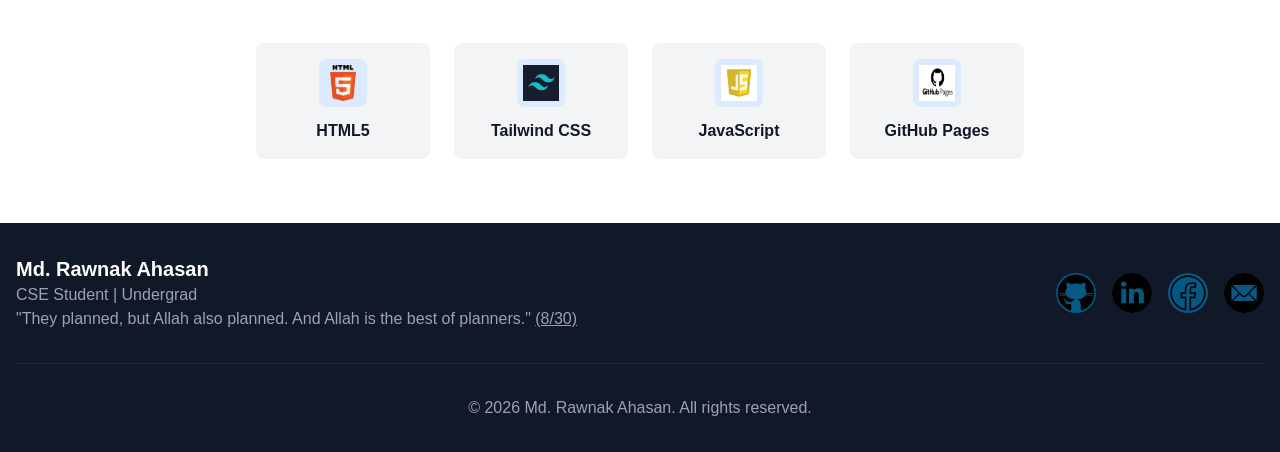
==== commit 23acd85e: "Updated portfolio website" ====
--- a/index.html
+++ b/index.html
@@ -156,7 +156,7 @@
                     Energetic ENTP-A dedicated to solving real-world problems through technology.
                 </p>
                 <div class="flex flex-col sm:flex-row justify-center md:justify-start space-y-4 sm:space-y-0 sm:space-x-4 animate-fade-in animate-delay-300">
-                    <a href="Rawnak Ahasan.pdf" class="px-6 py-3 bg-blue-600 hover:bg-blue-700 text-white font-medium rounded-lg transition-all duration-300 flex items-center justify-center">
+                    <a href="Rawnak Ahasan.docx(1).pdf" class="px-6 py-3 bg-blue-600 hover:bg-blue-700 text-white font-medium rounded-lg transition-all duration-300 flex items-center justify-center">
                         <ion-icon name="document-text" class="mr-2 md hydrated" role="img" aria-label="document text"></ion-icon>
                         View Resume
                     </a>
@@ -271,7 +271,7 @@
             <div class="grid grid-cols-1 md:grid-cols-2 lg:grid-cols-3 gap-8">
                 <!-- Project 1 -->
                 <div class="card bg-white dark:bg-gray-800 rounded-xl overflow-hidden shadow-lg animate-fade-in">
-                    <div class="h-48 bg-blue-600 flex items-center justify-center">
+                    <div class="h-55 bg-blue-600 flex items-center justify-center">
                         <img src="BIOREACTOR XDDD(1).png">
                     </div>
                     <div class="p-6">
@@ -292,7 +292,7 @@
                             <span class="text-sm font-semibold">Role:</span>
                             <p class="text-gray-600 dark:text-gray-400 text-sm mt-1">Technical Lead &amp; Presenter</p>
                         </div>
-                        <button class="project-details-btn w-full py-2 bg-blue-600 hover:bg-blue-700 text-white rounded-lg transition-colors duration-300 flex items-center justify-center">
+                        <button class="w-full py-2 bg-blue-600 hover:bg-blue-700 text-white rounded-lg transition-colors duration-300 flex items-center justify-center">
                             <span>View Details</span>
                             <ion-icon name="chevron-up" class="ml-2 md hydrated" role="img" aria-label="chevron down"></ion-icon>
                         </button>
@@ -334,7 +334,7 @@
                             <span class="text-sm font-semibold">Role:</span>
                             <p class="text-gray-600 dark:text-gray-400 text-sm mt-1">Lead Developer &amp; Hardware Engineer</p>
                         </div>
-                        <button class="project-details-btn w-full py-2 bg-green-600 hover:bg-green-700 text-white rounded-lg transition-colors duration-300 flex items-center justify-center">
+                        <button class="w-full py-2 bg-green-600 hover:bg-green-700 text-white rounded-lg transition-colors duration-300 flex items-center justify-center">
                             <span>View Details</span>
                             <ion-icon name="chevron-up" class="ml-2 md hydrated" role="img" aria-label="chevron down"></ion-icon>
                         </button>
@@ -356,10 +356,8 @@
                 
                 <!-- Project 3 -->
                 <div class="card bg-white dark:bg-gray-800 rounded-xl overflow-hidden shadow-lg animate-fade-in">
-                    <div class="h-48 bg-purple-600 flex items-center justify-center">
-                        <svg class="w-24 h-24 text-white" fill="none" stroke="currentColor" viewBox="0 0 24 24">
-                            <path stroke-linecap="round" stroke-linejoin="round" stroke-width="2" d="M10 20l4-16m4 4l4 4-4 4M6 16l-4-4 4-4"></path>
-                        </svg>
+                    <div class="h-55 bg-purple-600 flex items-center justify-center">
+                        <img src="EmergencyBD-Pic.png">
                     </div>
                     <div class="p-6">
                         <h3 class="text-xl font-bold mb-2">EmergencyBD App</h3>
@@ -379,10 +377,13 @@
                             <span class="text-sm font-semibold">Role:</span>
                             <p class="text-gray-600 dark:text-gray-400 text-sm mt-1">Designer &amp; Developer</p>
                         </div>
-                        <button class="project-details-btn w-full py-2 bg-purple-600 hover:bg-purple-700 text-white rounded-lg transition-colors duration-300 flex items-center justify-center">
+                        <a href="https://github.com/RawnakAhasan911/Emergency-BD-CSE470" target="_blank" class="w-full py-2 bg-purple-600 hover:bg-purple-700 text-white rounded-lg transition-colors duration-300 flex items-center justify-center">
+                            <span>View Details</span>
+                        </a>
+                        <!--<button class="project-details-btn w-full py-2 bg-purple-600 hover:bg-purple-700 text-white rounded-lg transition-colors duration-300 flex items-center justify-center">
                             <span>View Details</span>
                             <ion-icon name="chevron-up" class="ml-2 md hydrated" role="img" aria-label="chevron down"></ion-icon>
-                        </button>
+                        </button>-->
                         <div class="project-details mt-4">
                             <p class="text-gray-600 dark:text-gray-400 text-sm mb-4">
                                 Designed and developed this
@@ -394,6 +395,179 @@
                                 Built with modern web technologies 
 including CSS for styling and JavaScript for interactivity, 
 with a backend on PHP and database with MySQL.
+                            </p>
+                        </div>
+                    </div>
+                </div>
+
+
+
+                <!-- Project 4 -->
+                <div class="card bg-white dark:bg-gray-800 rounded-xl overflow-hidden shadow-lg animate-fade-in">
+                    <div class="h-55 bg-purple-600 flex items-center justify-center">
+                        <img src="CampusNest.png">
+                    </div>
+                    <div class="p-6">
+                        <h3 class="text-xl font-bold mb-2">CampusNest</h3>
+                        <p class="text-gray-600 dark:text-gray-400 mb-4">
+                            A secure platform for student housing listings and roommate matching.
+                        </p>
+                        <div class="mb-4">
+                            <span class="text-sm font-semibold">Tech Stack:</span>
+                            <div class="flex flex-wrap gap-2 mt-2">
+                                <span class="px-3 py-1 bg-purple-100 dark:bg-purple-900 text-purple-800 dark:text-purple-200 text-xs rounded-full">React</span>
+                                <span class="px-3 py-1 bg-purple-100 dark:bg-purple-900 text-purple-800 dark:text-purple-200 text-xs rounded-full">Node.js</span>
+                                <span class="px-3 py-1 bg-purple-100 dark:bg-purple-900 text-purple-800 dark:text-purple-200 text-xs rounded-full">Express</span>
+                                <span class="px-3 py-1 bg-purple-100 dark:bg-purple-900 text-purple-800 dark:text-purple-200 text-xs rounded-full">MongoDB</span>
+                                <span class="px-3 py-1 bg-purple-100 dark:bg-purple-900 text-purple-800 dark:text-purple-200 text-xs rounded-full">Custom Cryptography</span>
+                            </div>
+                        </div>
+                        <div class="mb-4">
+                            <span class="text-sm font-semibold">Role:</span>
+                            <p class="text-gray-600 dark:text-gray-400 text-sm mt-1">Full-Stack Developer &amp; Security Engineer</p>
+                        </div>
+                        <a href="https://github.com/RawnakAhasan911/CampusNest" target="_blank" class="w-full py-2 bg-purple-600 hover:bg-purple-700 text-white rounded-lg transition-colors duration-300 flex items-center justify-center">
+                            <span>View Details</span>
+                        </a>
+                        <!--<button class="project-details-btn w-full py-2 bg-purple-600 hover:bg-purple-700 text-white rounded-lg transition-colors duration-300 flex items-center justify-center">
+                            <span>View Details</span>
+                            <ion-icon name="chevron-up" class="ml-2 md hydrated" role="img" aria-label="chevron down"></ion-icon>
+                        </button>-->
+                        <div class="project-details mt-4">
+                            <p class="text-gray-600 dark:text-gray-400 text-sm mb-4">
+                                Designed and developed this secure web application to help university students safely find housing and compatible roommates. The platform features a custom-built, zero-library dual-asymmetric cryptosystem (RSA-512 and ECC secp256k1) to ensure all critical user data, profiles, and transient messages are automatically encrypted before storage and strictly protected against unauthorized access.
+                            </p>
+                            <p class="text-gray-600 dark:text-gray-400 text-sm">
+                                Built with modern web technologies including React for a dynamic, state-gated frontend interface and Node.js for the backend API, alongside a MongoDB Atlas database. The system incorporates advanced security architectures, including custom PBKDF2 password hashing, HMAC data integrity verification, and a dedicated Key Management Module (KMM) for automated key rotation and distribution.
+                            </p>
+                        </div>
+                    </div>
+                </div>
+
+
+                <!-- Project 5 -->
+                <div class="card bg-white dark:bg-gray-800 rounded-xl overflow-hidden shadow-lg animate-fade-in">
+                    <div class="h-55 bg-purple-600 flex items-center justify-center">
+                        <img src="MLChurn.png">
+                    </div>
+                    <div class="p-6">
+                        <h3 class="text-xl font-bold mb-2">Customer Churn Prediction</h3>
+                        <p class="text-gray-600 dark:text-gray-400 mb-4">
+                            A machine learning project for predicting customer churn using customer data.
+                        </p>
+                        <div class="mb-4">
+                            <span class="text-sm font-semibold">Tech Stack:</span>
+                            <div class="flex flex-wrap gap-2 mt-2">
+                                <span class="px-3 py-1 bg-purple-100 dark:bg-purple-900 text-purple-800 dark:text-purple-200 text-xs rounded-full">Python</span>
+                                <span class="px-3 py-1 bg-purple-100 dark:bg-purple-900 text-purple-800 dark:text-purple-200 text-xs rounded-full">Pandas</span>
+                                <span class="px-3 py-1 bg-purple-100 dark:bg-purple-900 text-purple-800 dark:text-purple-200 text-xs rounded-full">NumPy</span>
+                                <span class="px-3 py-1 bg-purple-100 dark:bg-purple-900 text-purple-800 dark:text-purple-200 text-xs rounded-full">Matplotlib</span>
+                                <span class="px-3 py-1 bg-purple-100 dark:bg-purple-900 text-purple-800 dark:text-purple-200 text-xs rounded-full">Seaborn</span>
+                                <span class="px-3 py-1 bg-purple-100 dark:bg-purple-900 text-purple-800 dark:text-purple-200 text-xs rounded-full">Scikit-learn</span>
+                            </div>
+                        </div>
+                        <div class="mb-4">
+                            <span class="text-sm font-semibold">Role:</span>
+                            <p class="text-gray-600 dark:text-gray-400 text-sm mt-1">Machine Learning Developer</p>
+                        </div>
+                        <a href="https://github.com/RawnakAhasan911/ML-project-on-Churn-Prediction" target="_blank" class="w-full py-2 bg-purple-600 hover:bg-purple-700 text-white rounded-lg transition-colors duration-300 flex items-center justify-center">
+                            <span>View Details</span>
+                        </a>
+                        <!--<button class="project-details-btn w-full py-2 bg-purple-600 hover:bg-purple-700 text-white rounded-lg transition-colors duration-300 flex items-center justify-center">
+                            <span>View Details</span>
+                            <ion-icon name="chevron-up" class="ml-2 md hydrated" role="img" aria-label="chevron down"></ion-icon>
+                        </button>-->
+                        <div class="project-details mt-4">
+                            <p class="text-gray-600 dark:text-gray-400 text-sm mb-4">
+                                Developed a machine learning model to predict customer churn through data preprocessing, exploratory data analysis, and classification.
+                            </p>
+                            <p class="text-gray-600 dark:text-gray-400 text-sm">
+                                Implemented feature engineering and model evaluation using Python and Scikit-learn to identify patterns associated with customer churn.
+                            </p>
+                        </div>
+                    </div>
+                </div>
+
+                <!-- Project 6 -->
+                <div class="card bg-white dark:bg-gray-800 rounded-xl overflow-hidden shadow-lg animate-fade-in">
+                    <div class="h-55 bg-purple-600 flex items-center justify-center">
+                        <img src="NovaSeige.png">
+                    </div>
+                    <div class="p-6">
+                        <h3 class="text-xl font-bold mb-2">PyOpenGL Space Shooter Game</h3>
+                        <p class="text-gray-600 dark:text-gray-400 mb-4">
+                            A 3D space shooter game featuring real-time combat, enemies, weapons, and dynamic gameplay.
+                        </p>
+                        <div class="mb-4">
+                            <span class="text-sm font-semibold">Tech Stack:</span>
+                            <div class="flex flex-wrap gap-2 mt-2">
+                                <span class="px-3 py-1 bg-purple-100 dark:bg-purple-900 text-purple-800 dark:text-purple-200 text-xs rounded-full">Python</span>
+                                <span class="px-3 py-1 bg-purple-100 dark:bg-purple-900 text-purple-800 dark:text-purple-200 text-xs rounded-full">PyOpenGL</span>
+                                <span class="px-3 py-1 bg-purple-100 dark:bg-purple-900 text-purple-800 dark:text-purple-200 text-xs rounded-full">GLUT</span>
+                                <span class="px-3 py-1 bg-purple-100 dark:bg-purple-900 text-purple-800 dark:text-purple-200 text-xs rounded-full">OpenGL</span>
+                            </div>
+                        </div>
+                        <div class="mb-4">
+                            <span class="text-sm font-semibold">Role:</span>
+                            <p class="text-gray-600 dark:text-gray-400 text-sm mt-1">Game Developer</p>
+                        </div>
+                        <a href="https://github.com/RawnakAhasan911/PyOpenGL-Space-Shooter-Game" target="_blank" class="w-full py-2 bg-purple-600 hover:bg-purple-700 text-white rounded-lg transition-colors duration-300 flex items-center justify-center">
+                            <span>View Details</span>
+                        </a>
+                        <!--<button class="project-details-btn w-full py-2 bg-purple-600 hover:bg-purple-700 text-white rounded-lg transition-colors duration-300 flex items-center justify-center">
+                            <span>View Details</span>
+                            <ion-icon name="chevron-up" class="ml-2 md hydrated" role="img" aria-label="chevron down"></ion-icon>
+                        </button>-->
+                        <div class="project-details mt-4">
+                            <p class="text-gray-600 dark:text-gray-400 text-sm mb-4">
+                                Developed a 3D space shooter with player movement, shooting mechanics, enemy aliens, asteroids, and a scoring system.
+                            </p>
+                            <p class="text-gray-600 dark:text-gray-400 text-sm">
+                                Implemented gameplay features including boost, auto-fire, lasers, health, fuel, collision handling, and multiple camera modes.
+                            </p>
+                        </div>
+                    </div>
+                </div>
+
+
+
+                <!-- Project 7 -->
+                <div class="card bg-white dark:bg-gray-800 rounded-xl overflow-hidden shadow-lg animate-fade-in">
+                    <div class="h-55 bg-purple-600 flex items-center justify-center">
+                        <img src="SheezBlog.png">
+                    </div>
+                    <div class="p-6">
+                        <h3 class="text-xl font-bold mb-2">SheezBlog- A blog Website</h3>
+                        <p class="text-gray-600 dark:text-gray-400 mb-4">
+                            A role-based web application for publishing articles and moderating content.
+                        </p>
+                        <div class="mb-4">
+                            <span class="text-sm font-semibold">Tech Stack:</span>
+                            <div class="flex flex-wrap gap-2 mt-2">
+                                <span class="px-3 py-1 bg-purple-100 dark:bg-purple-900 text-purple-800 dark:text-purple-200 text-xs rounded-full">Next.js</span>
+                                <span class="px-3 py-1 bg-purple-100 dark:bg-purple-900 text-purple-800 dark:text-purple-200 text-xs rounded-full">TypeScript</span>
+                                <span class="px-3 py-1 bg-purple-100 dark:bg-purple-900 text-purple-800 dark:text-purple-200 text-xs rounded-full">Tailwind CSS</span>
+                                <span class="px-3 py-1 bg-purple-100 dark:bg-purple-900 text-purple-800 dark:text-purple-200 text-xs rounded-full">Google Sheets API</span>
+                                <span class="px-3 py-1 bg-purple-100 dark:bg-purple-900 text-purple-800 dark:text-purple-200 text-xs rounded-full">NextAuth</span>
+                            </div>
+                        </div>
+                        <div class="mb-4">
+                            <span class="text-sm font-semibold">Role:</span>
+                            <p class="text-gray-600 dark:text-gray-400 text-sm mt-1">Full Stack Developer</p>
+                        </div>
+                        <a href="https://github.com/RawnakAhasan911/BlogWeb" target="_blank" class="w-full py-2 bg-purple-600 hover:bg-purple-700 text-white rounded-lg transition-colors duration-300 flex items-center justify-center">
+                            <span>View Details</span>
+                        </a>
+                        <!--<button class="project-details-btn w-full py-2 bg-purple-600 hover:bg-purple-700 text-white rounded-lg transition-colors duration-300 flex items-center justify-center">
+                            <span>View Details</span>
+                            <ion-icon name="chevron-up" class="ml-2 md hydrated" role="img" aria-label="chevron down"></ion-icon>
+                        </button>-->
+                        <div class="project-details mt-4">
+                            <p class="text-gray-600 dark:text-gray-400 text-sm mb-4">
+                                Designed and developed this platform to support seamless content creation and moderation, featuring dedicated access levels for Readers, Authors, and Admins. The site features an integrated Author Studio for writing articles, an Admin Portal for managing users and authorship requests, and a responsive, minimalist UI.
+                            </p>
+                            <p class="text-gray-600 dark:text-gray-400 text-sm">
+                                Built with modern web technologies including Next.js Server Actions and TypeScript for robust server-side logic, styled with Tailwind CSS, and powered by a custom Google Sheets API integration to serve as a lightweight, real-time database.
                             </p>
                         </div>
                     </div>
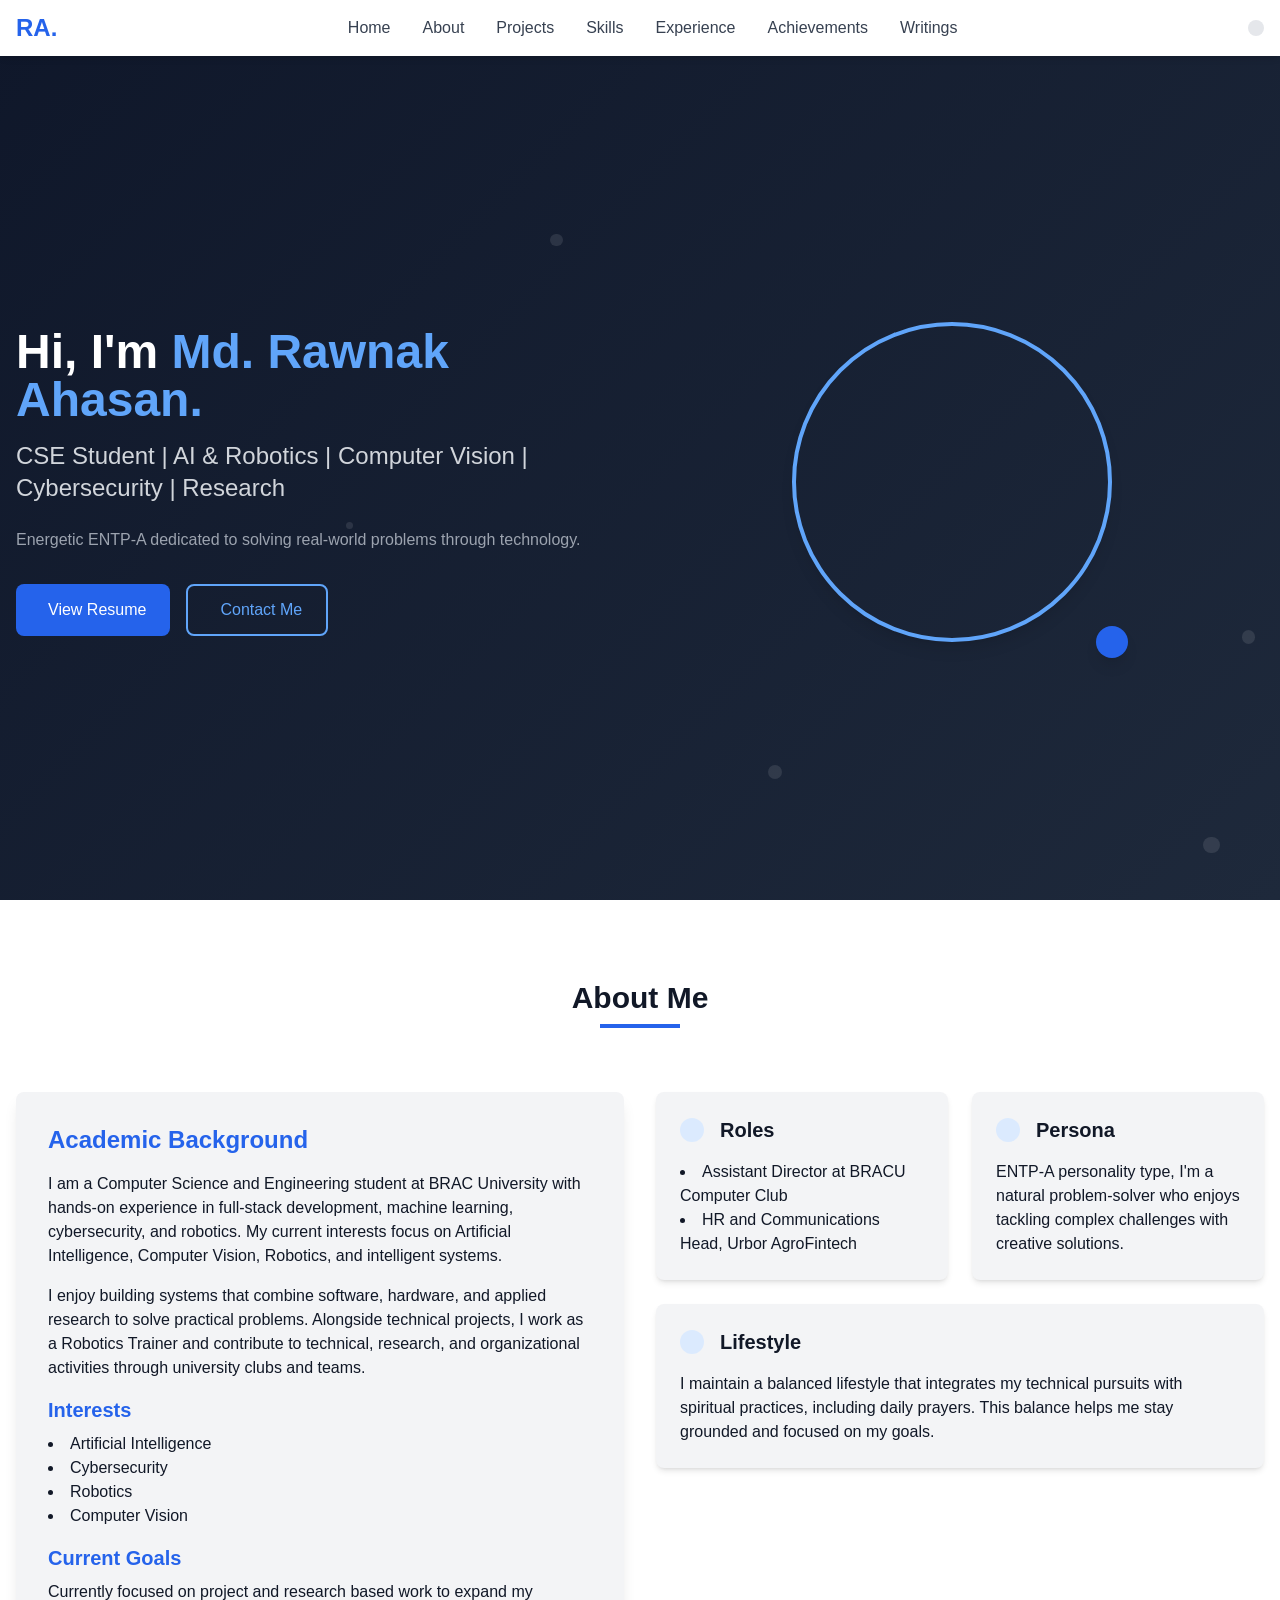
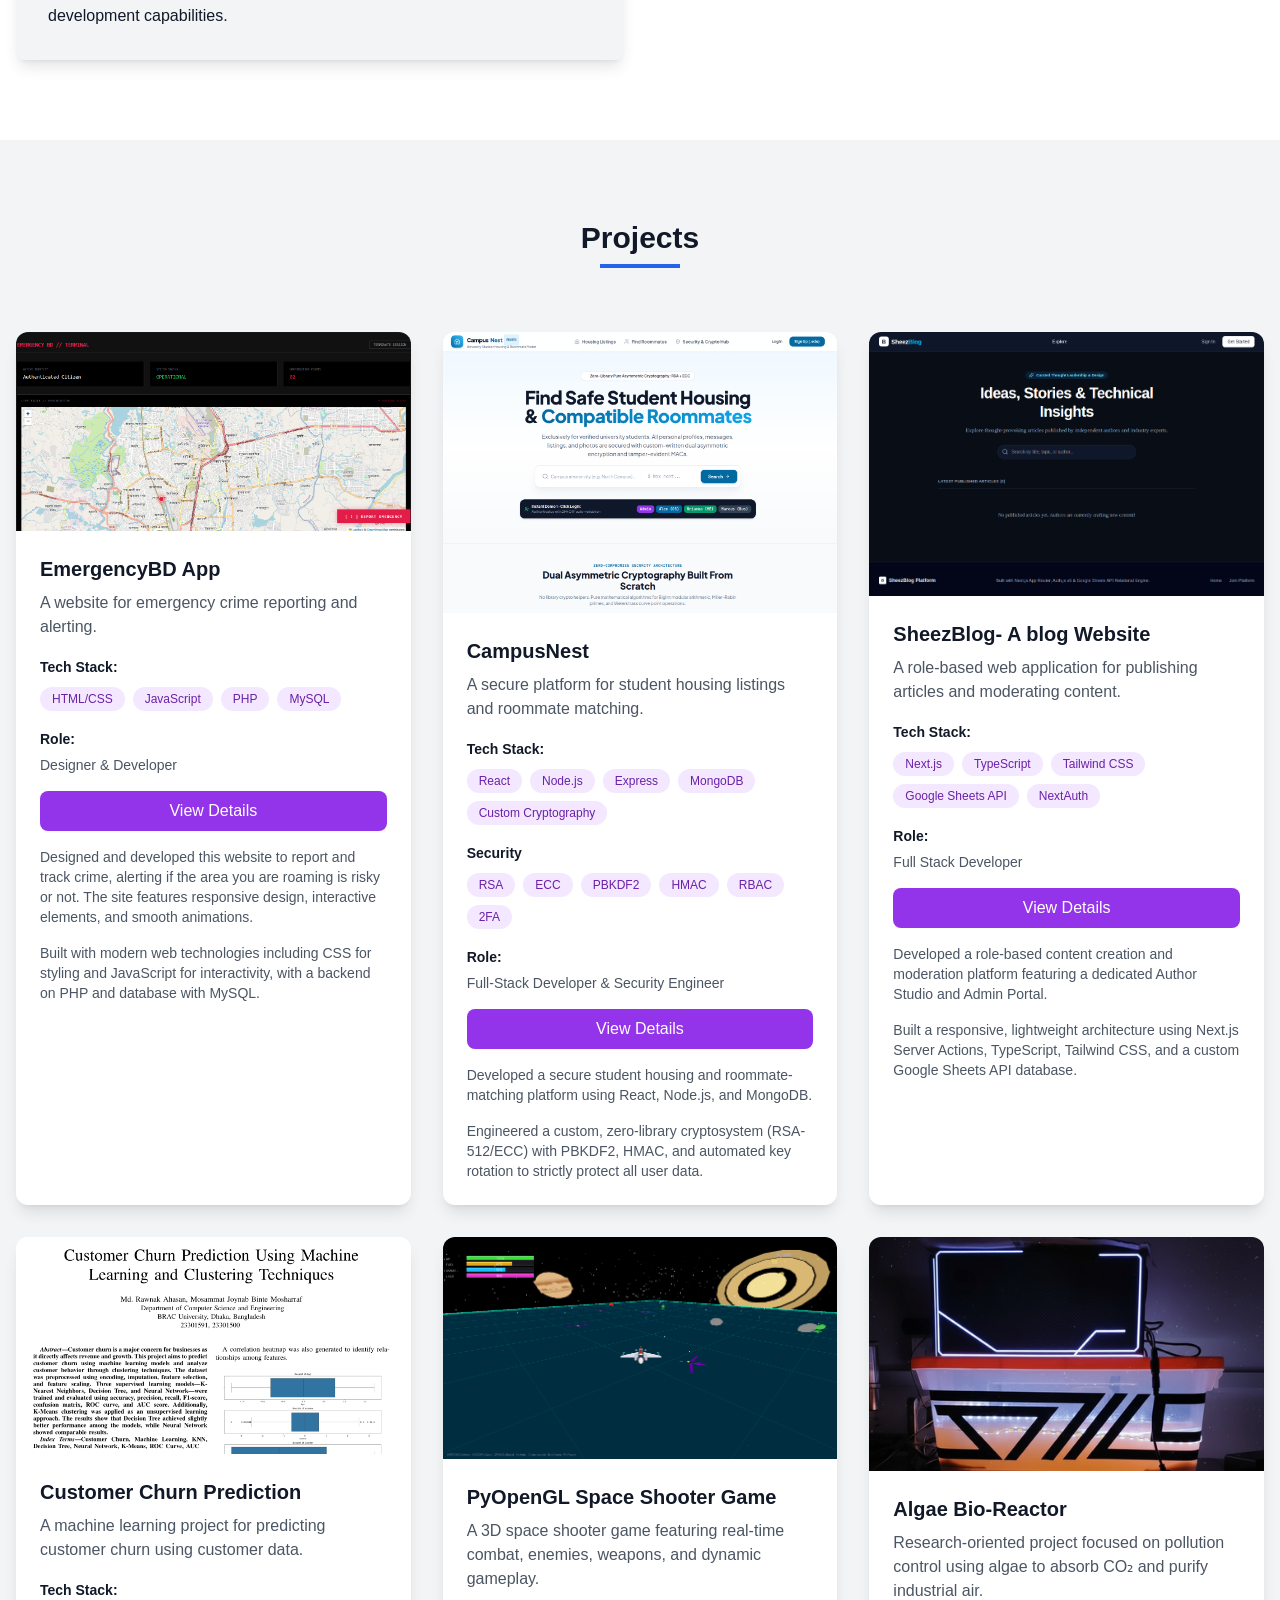
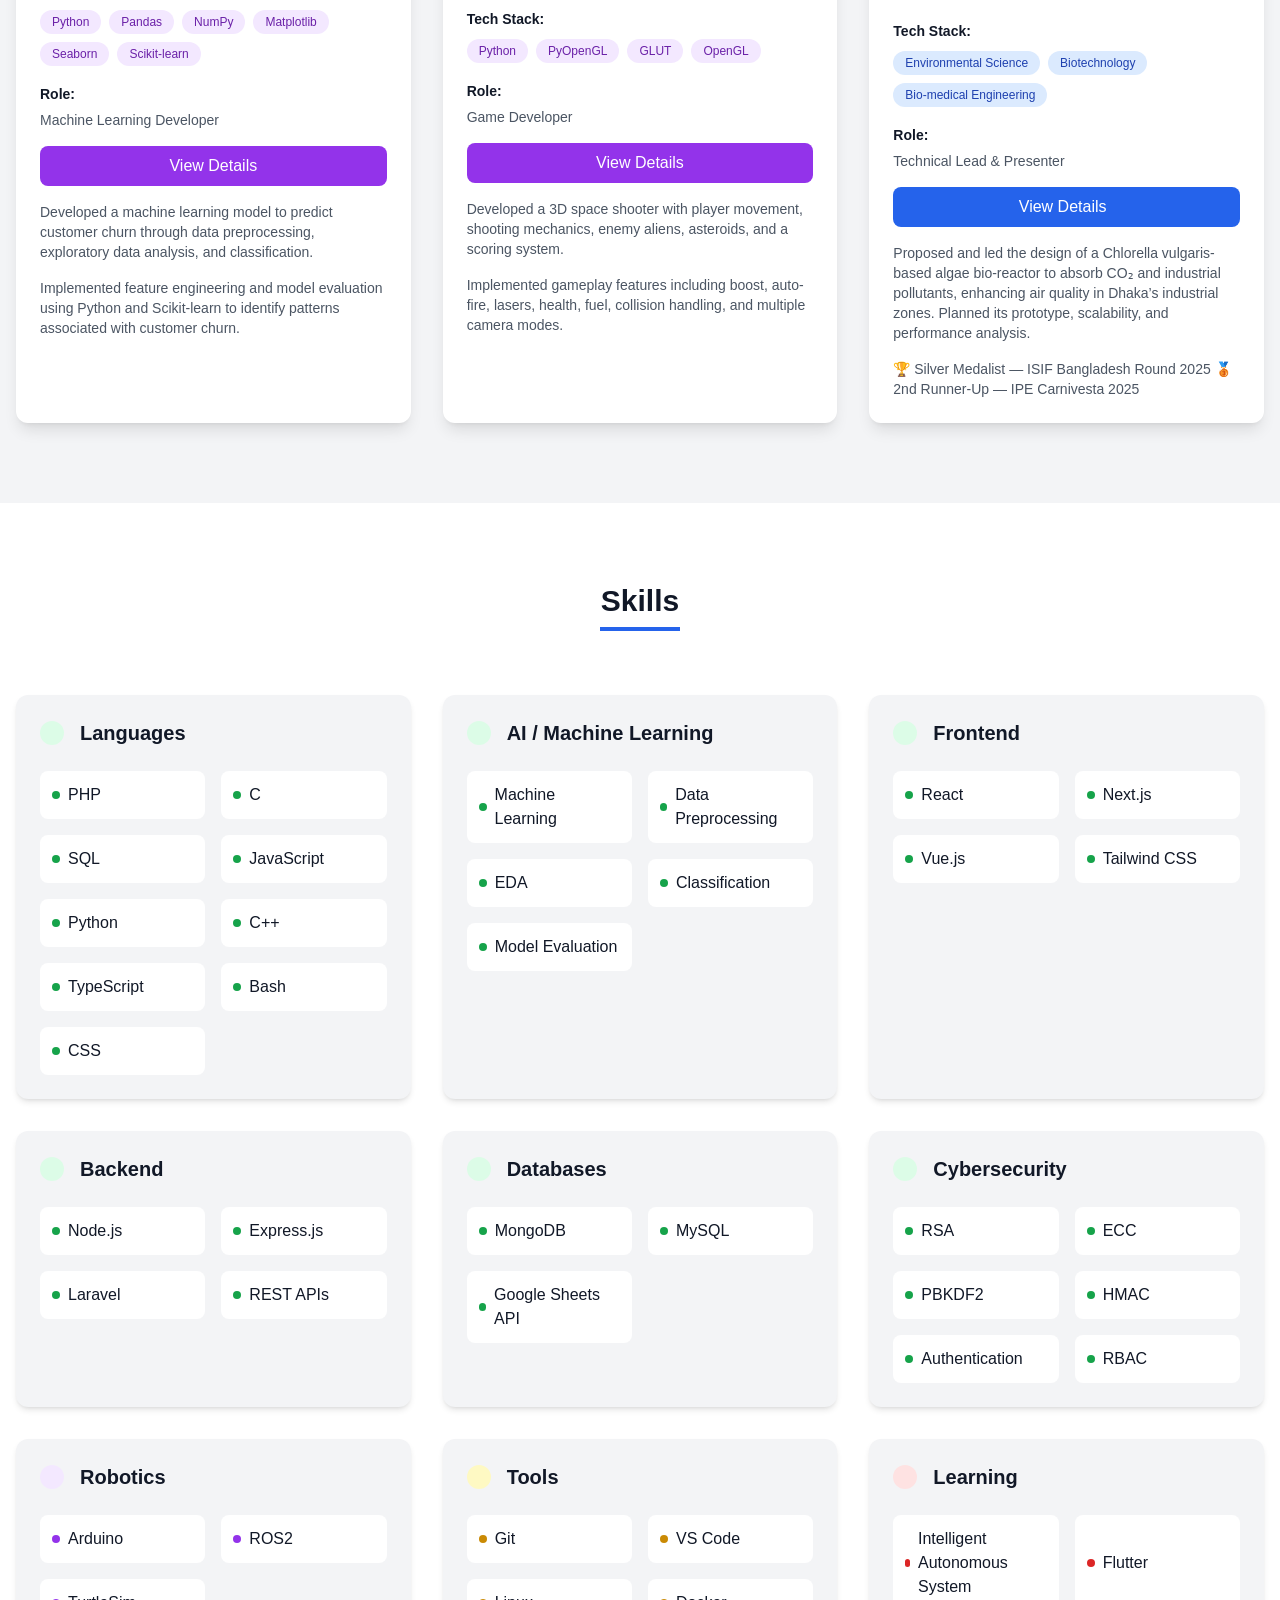
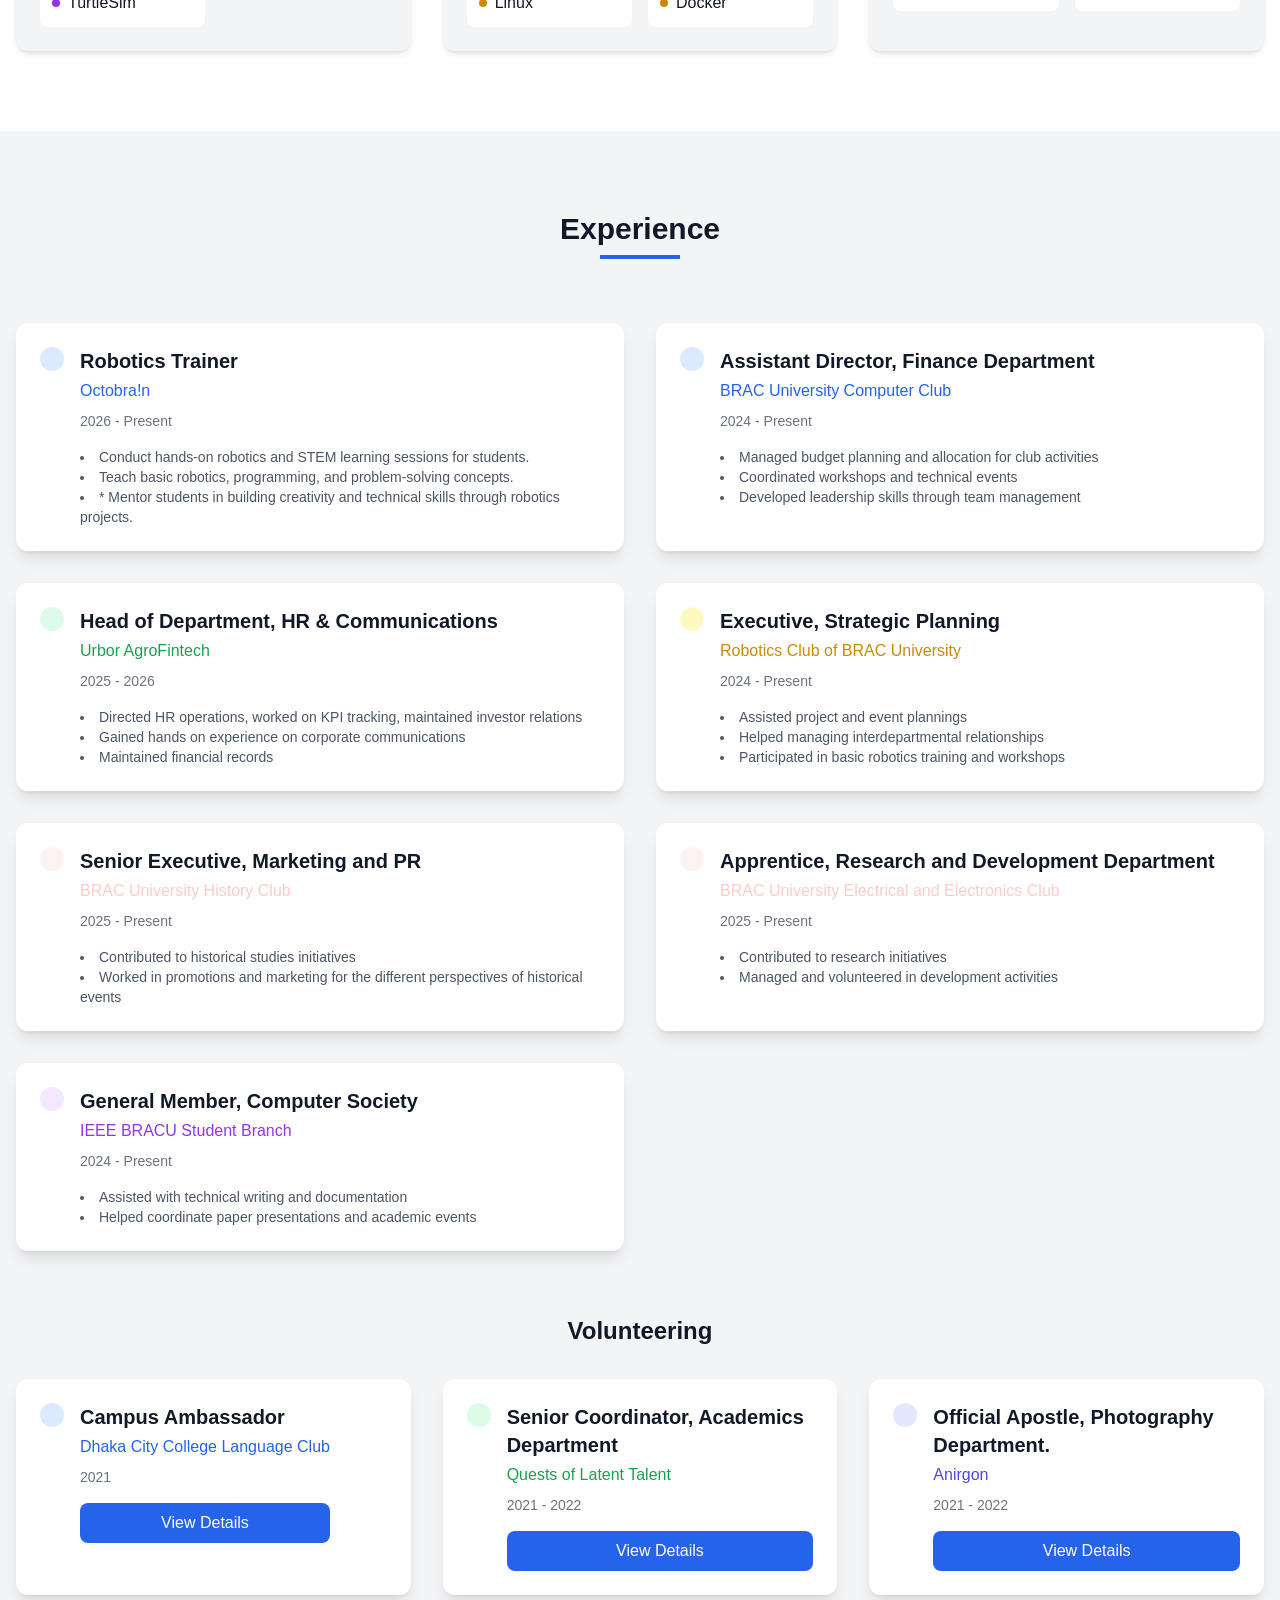
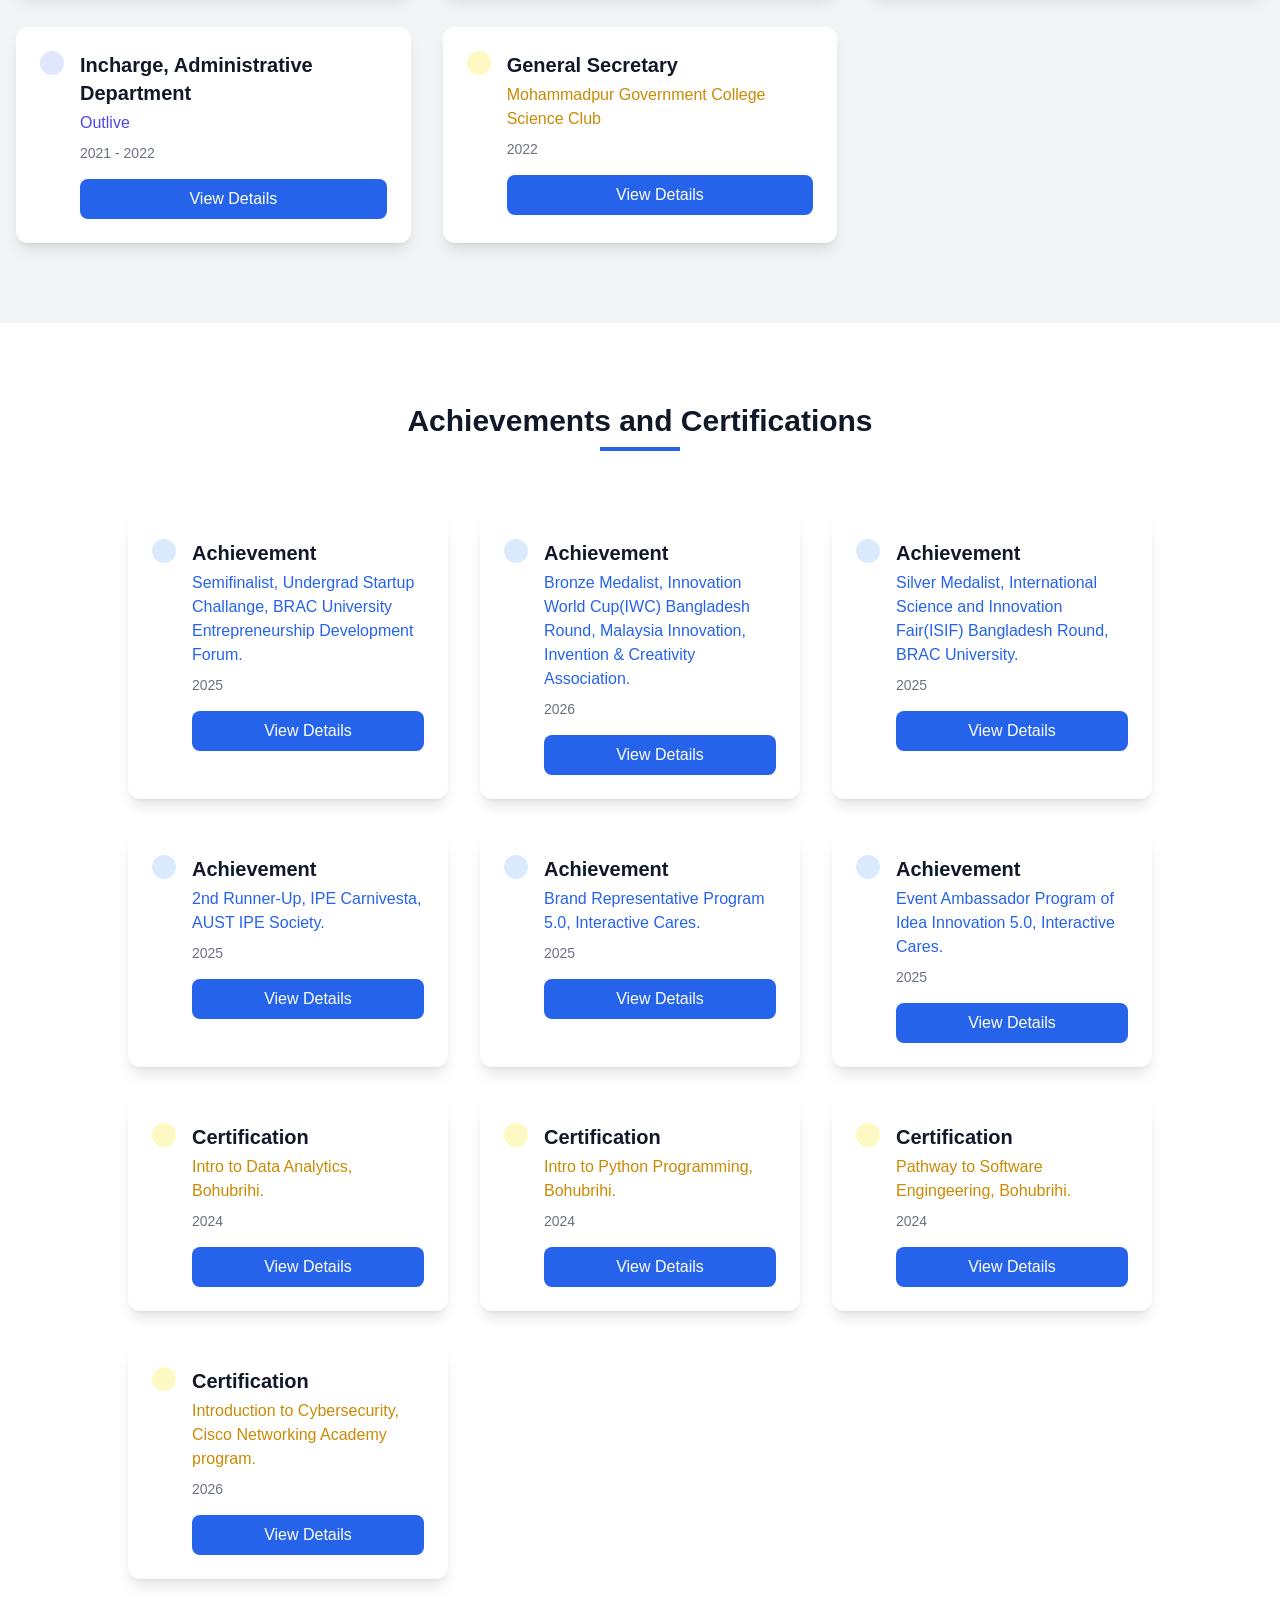
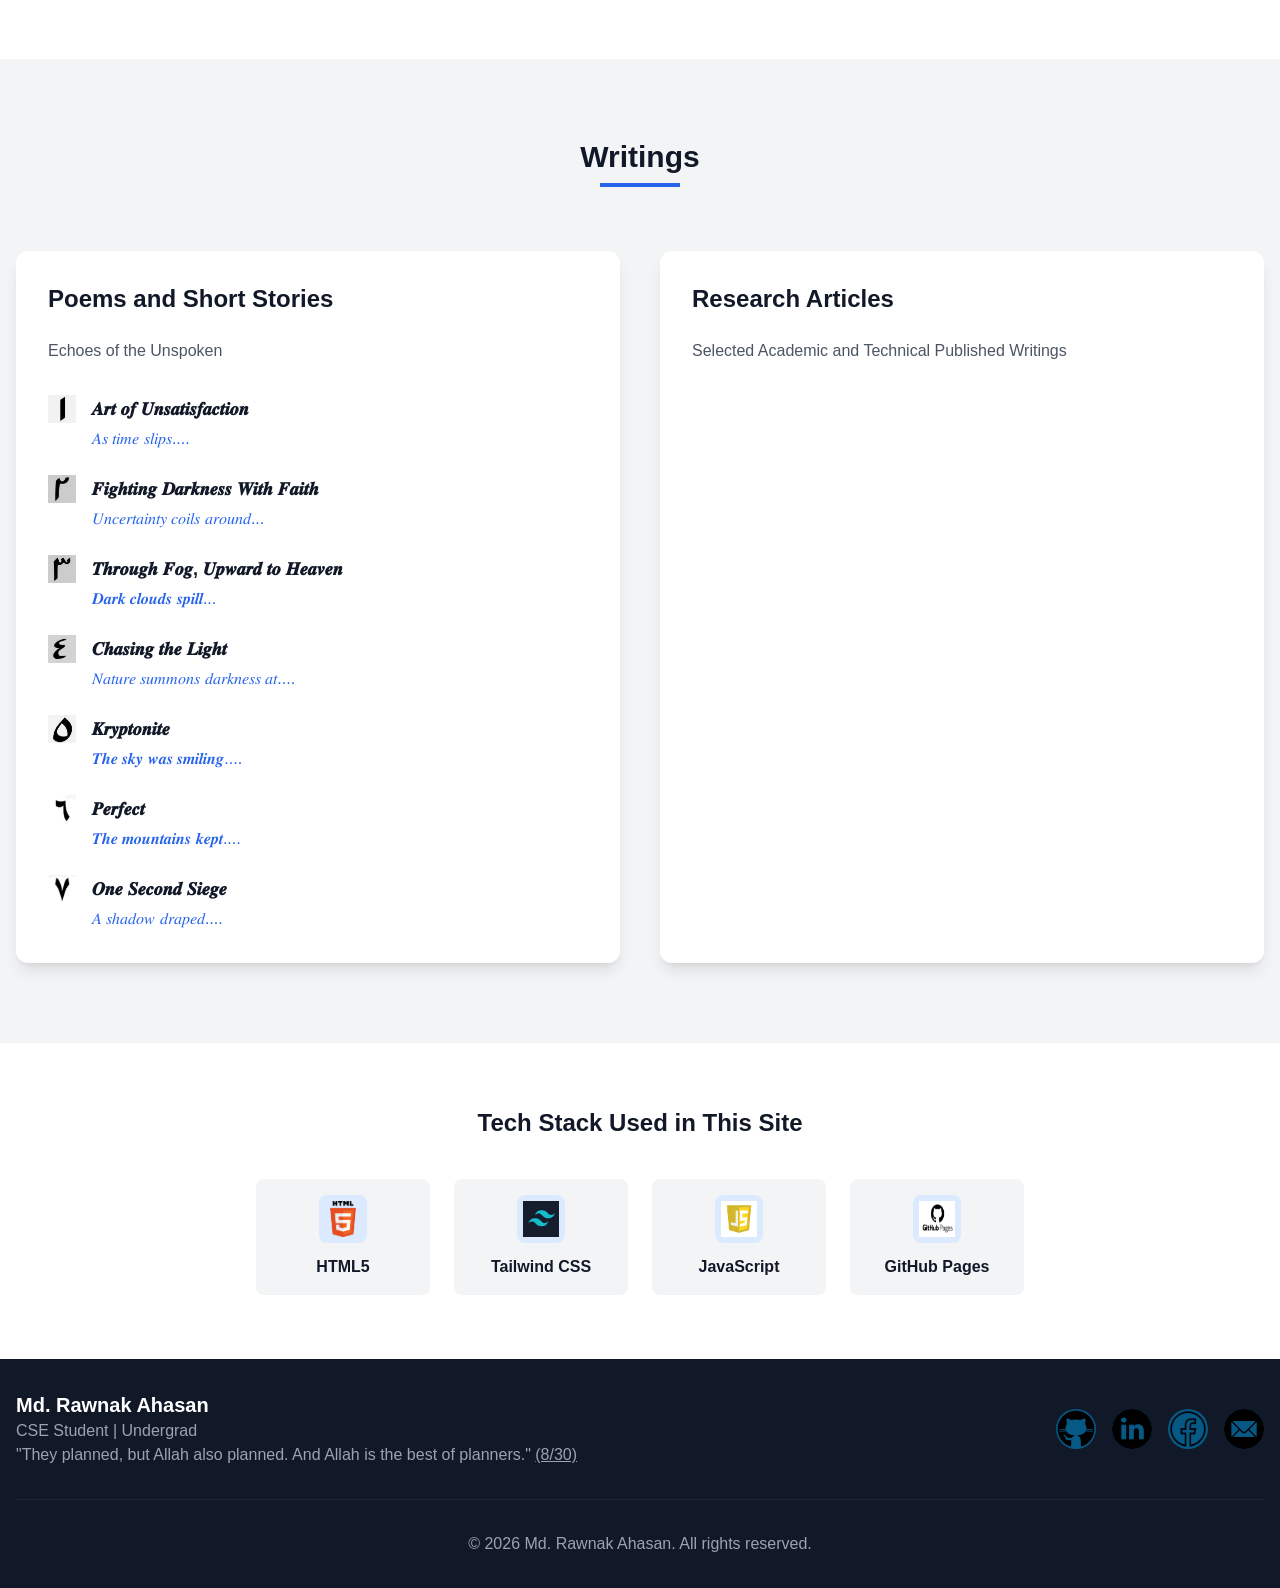
==== commit d454bf3c: "Newly Updated portfolio website" ====
--- a/index.html
+++ b/index.html
@@ -150,7 +150,7 @@
                     Hi, I'm <span class="text-blue-400">Md. Rawnak Ahasan.</span>
                 </h1>
                 <h2 class="text-xl md:text-2xl font-medium text-gray-300 mb-6 animate-fade-in animate-delay-100">
-                    CSE Student | Tech Enthusiast | Passionate about AI, Robotics &amp; Cybersecurity
+                    CSE Student | AI & Robotics | Computer Vision | Cybersecurity | Research
                 </h2>
                 <p class="text-gray-400 mb-8 animate-fade-in animate-delay-200">
                     Energetic ENTP-A dedicated to solving real-world problems through technology.
@@ -199,8 +199,11 @@
                     <div class="h-full bg-gray-100 dark:bg-gray-700 p-8 rounded-lg shadow-lg flex flex-col">
                         <h3 class="text-2xl font-semibold mb-4 text-blue-600 dark:text-blue-400">Academic Background</h3>
                         <p class="mb-4 dark:text-gray-300 flex-grow">
-                            I'm currently a 9th semester CSE student at BRAC University, where I'm developing my skills in various aspects of computer science and engineering.
+                           I am a Computer Science and Engineering student at BRAC University with hands-on experience in full-stack development, machine learning, cybersecurity, and robotics. My current interests focus on Artificial Intelligence, Computer Vision, Robotics, and intelligent systems.
                         </p>
+                        <p class="mb-4 dark:text-gray-300 flex-grow">
+                           I enjoy building systems that combine software, hardware, and applied research to solve practical problems. Alongside technical projects, I work as a Robotics Trainer and contribute to technical, research, and organizational activities through university clubs and teams.
+                        </p>   
                         
                         <h3 class="text-xl font-semibold mb-2 text-blue-600 dark:text-blue-400">Interests</h3>
                         <ul class="list-disc list-inside mb-4 dark:text-gray-300">
@@ -269,92 +272,9 @@
             </h2>
             
             <div class="grid grid-cols-1 md:grid-cols-2 lg:grid-cols-3 gap-8">
+                
+                
                 <!-- Project 1 -->
-                <div class="card bg-white dark:bg-gray-800 rounded-xl overflow-hidden shadow-lg animate-fade-in">
-                    <div class="h-55 bg-blue-600 flex items-center justify-center">
-                        <img src="BIOREACTOR XDDD(1).png">
-                    </div>
-                    <div class="p-6">
-                        <h3 class="text-xl font-bold mb-2">Algae Bio-Reactor</h3>
-                        <p class="text-gray-600 dark:text-gray-400 mb-4">
-                            Research-oriented project focused on 
-pollution control using algae to absorb CO₂ and purify industrial air.
-                        </p>
-                        <div class="mb-4">
-                            <span class="text-sm font-semibold">Tech Stack:</span>
-                            <div class="flex flex-wrap gap-2 mt-2">
-                                <span class="px-3 py-1 bg-blue-100 dark:bg-blue-900 text-blue-800 dark:text-blue-200 text-xs rounded-full">Environmental Science</span>
-                                <span class="px-3 py-1 bg-blue-100 dark:bg-blue-900 text-blue-800 dark:text-blue-200 text-xs rounded-full">Biotechnology</span>
-                                <span class="px-3 py-1 bg-blue-100 dark:bg-blue-900 text-blue-800 dark:text-blue-200 text-xs rounded-full">Bio-medical Engineering</span>
-                            </div>
-                        </div>
-                        <div class="mb-4">
-                            <span class="text-sm font-semibold">Role:</span>
-                            <p class="text-gray-600 dark:text-gray-400 text-sm mt-1">Technical Lead &amp; Presenter</p>
-                        </div>
-                        <button class="w-full py-2 bg-blue-600 hover:bg-blue-700 text-white rounded-lg transition-colors duration-300 flex items-center justify-center">
-                            <span>View Details</span>
-                            <ion-icon name="chevron-up" class="ml-2 md hydrated" role="img" aria-label="chevron down"></ion-icon>
-                        </button>
-                        <div class="project-details mt-4">
-                            <p class="text-gray-600 dark:text-gray-400 text-sm mb-4">
-                                Proposed and led the design of a Chlorella vulgaris-based algae bio-reactor to absorb CO₂ and industrial pollutants, enhancing air quality in Dhaka’s industrial zones. Planned its prototype, scalability, and performance analysis.
-                            </p>
-                            <p class="text-gray-600 dark:text-gray-400 text-sm">
-                                The project received recognition for its
- originality, potential environmental impact, and technical depth at the
- Anwar Group Presents IPE Carnivesta event.
-                            </p>
-                        </div>
-                    </div>
-                </div>
-                
-                <!-- Project 2 -->
-                <div class="card bg-white dark:bg-gray-800 rounded-xl overflow-hidden shadow-lg animate-fade-in">
-                    <div class="h-48 bg-green-600 flex items-center justify-center">
-                        <svg class="w-24 h-24 text-white" fill="none" stroke="currentColor" viewBox="0 0 24 24">
-                            <path stroke-linecap="round" stroke-linejoin="round" stroke-width="2" d="M9 3v2m6-2v2M9 19v2m6-2v2M5 9H3m2 6H3m18-6h-2m2 6h-2M7 19h10a2 2 0 002-2V7a2 2 0 00-2-2H7a2 2 0 00-2 2v10a2 2 0 002 2zM9 9h6v6H9V9z"></path>
-                        </svg>
-                    </div>
-                    <div class="p-6">
-                        <h3 class="text-xl font-bold mb-2">Line-Following Robot</h3>
-                        <p class="text-gray-600 dark:text-gray-400 mb-4">
-                            An IR Sensor-based robot built using Arduino with 
-advanced sensor calibration logic for precise line tracking.
-                        </p>
-                        <div class="mb-4">
-                            <span class="text-sm font-semibold">Tech Stack:</span>
-                            <div class="flex flex-wrap gap-2 mt-2">
-                                <span class="px-3 py-1 bg-green-100 dark:bg-green-900 text-green-800 dark:text-green-200 text-xs rounded-full">Arduino</span>
-                                <span class="px-3 py-1 bg-green-100 dark:bg-green-900 text-green-800 dark:text-green-200 text-xs rounded-full">C++</span>
-                                <span class="px-3 py-1 bg-green-100 dark:bg-green-900 text-green-800 dark:text-green-200 text-xs rounded-full">Electronics</span>
-                            </div>
-                        </div>
-                        <div class="mb-4">
-                            <span class="text-sm font-semibold">Role:</span>
-                            <p class="text-gray-600 dark:text-gray-400 text-sm mt-1">Lead Developer &amp; Hardware Engineer</p>
-                        </div>
-                        <button class="w-full py-2 bg-green-600 hover:bg-green-700 text-white rounded-lg transition-colors duration-300 flex items-center justify-center">
-                            <span>View Details</span>
-                            <ion-icon name="chevron-up" class="ml-2 md hydrated" role="img" aria-label="chevron down"></ion-icon>
-                        </button>
-                        <div class="project-details mt-4">
-                            <p class="text-gray-600 dark:text-gray-400 text-sm mb-4">
-                                Designed and built an IR sensor-based 
-line-following robot using Arduino microcontroller. The project involved
- sensor integration, motor control, and developing a sophisticated 
-calibration algorithm for accurate line detection.
-                            </p>
-                            <p class="text-gray-600 dark:text-gray-400 text-sm">
-                                The robot successfully navigated complex
- paths with sharp turns and varying line widths, demonstrating the 
-effectiveness of the custom calibration logic implemented.
-                            </p>
-                        </div>
-                    </div>
-                </div>
-                
-                <!-- Project 3 -->
                 <div class="card bg-white dark:bg-gray-800 rounded-xl overflow-hidden shadow-lg animate-fade-in">
                     <div class="h-55 bg-purple-600 flex items-center justify-center">
                         <img src="EmergencyBD-Pic.png">
@@ -402,7 +322,7 @@
 
 
 
-                <!-- Project 4 -->
+                <!-- Project 2 -->
                 <div class="card bg-white dark:bg-gray-800 rounded-xl overflow-hidden shadow-lg animate-fade-in">
                     <div class="h-55 bg-purple-600 flex items-center justify-center">
                         <img src="CampusNest.png">
@@ -422,6 +342,19 @@
                                 <span class="px-3 py-1 bg-purple-100 dark:bg-purple-900 text-purple-800 dark:text-purple-200 text-xs rounded-full">Custom Cryptography</span>
                             </div>
                         </div>
+
+                        <div class="mb-4">
+                            <span class="text-sm font-semibold">Security</span>
+                            <div class="flex flex-wrap gap-2 mt-2">
+                                <span class="px-3 py-1 bg-purple-100 dark:bg-purple-900 text-purple-800 dark:text-purple-200 text-xs rounded-full">RSA</span>
+                                <span class="px-3 py-1 bg-purple-100 dark:bg-purple-900 text-purple-800 dark:text-purple-200 text-xs rounded-full">ECC</span>
+                                <span class="px-3 py-1 bg-purple-100 dark:bg-purple-900 text-purple-800 dark:text-purple-200 text-xs rounded-full">PBKDF2</span>
+                                <span class="px-3 py-1 bg-purple-100 dark:bg-purple-900 text-purple-800 dark:text-purple-200 text-xs rounded-full">HMAC</span>
+                                <span class="px-3 py-1 bg-purple-100 dark:bg-purple-900 text-purple-800 dark:text-purple-200 text-xs rounded-full">RBAC</span>
+                                <span class="px-3 py-1 bg-purple-100 dark:bg-purple-900 text-purple-800 dark:text-purple-200 text-xs rounded-full">2FA</span>
+                            </div>
+                        </div>   
+
                         <div class="mb-4">
                             <span class="text-sm font-semibold">Role:</span>
                             <p class="text-gray-600 dark:text-gray-400 text-sm mt-1">Full-Stack Developer &amp; Security Engineer</p>
@@ -435,17 +368,61 @@
                         </button>-->
                         <div class="project-details mt-4">
                             <p class="text-gray-600 dark:text-gray-400 text-sm mb-4">
-                                Designed and developed this secure web application to help university students safely find housing and compatible roommates. The platform features a custom-built, zero-library dual-asymmetric cryptosystem (RSA-512 and ECC secp256k1) to ensure all critical user data, profiles, and transient messages are automatically encrypted before storage and strictly protected against unauthorized access.
+                                Developed a secure student housing and roommate-matching platform using React, Node.js, and MongoDB.
                             </p>
                             <p class="text-gray-600 dark:text-gray-400 text-sm">
-                                Built with modern web technologies including React for a dynamic, state-gated frontend interface and Node.js for the backend API, alongside a MongoDB Atlas database. The system incorporates advanced security architectures, including custom PBKDF2 password hashing, HMAC data integrity verification, and a dedicated Key Management Module (KMM) for automated key rotation and distribution.
+                                Engineered a custom, zero-library cryptosystem (RSA-512/ECC) with PBKDF2, HMAC, and automated key rotation to strictly protect all user data.
                             </p>
                         </div>
                     </div>
                 </div>
 
 
-                <!-- Project 5 -->
+
+                <!-- Project 3 -->
+                <div class="card bg-white dark:bg-gray-800 rounded-xl overflow-hidden shadow-lg animate-fade-in">
+                    <div class="h-55 bg-purple-600 flex items-center justify-center">
+                        <img src="SheezBlog.png">
+                    </div>
+                    <div class="p-6">
+                        <h3 class="text-xl font-bold mb-2">SheezBlog- A blog Website</h3>
+                        <p class="text-gray-600 dark:text-gray-400 mb-4">
+                            A role-based web application for publishing articles and moderating content.
+                        </p>
+                        <div class="mb-4">
+                            <span class="text-sm font-semibold">Tech Stack:</span>
+                            <div class="flex flex-wrap gap-2 mt-2">
+                                <span class="px-3 py-1 bg-purple-100 dark:bg-purple-900 text-purple-800 dark:text-purple-200 text-xs rounded-full">Next.js</span>
+                                <span class="px-3 py-1 bg-purple-100 dark:bg-purple-900 text-purple-800 dark:text-purple-200 text-xs rounded-full">TypeScript</span>
+                                <span class="px-3 py-1 bg-purple-100 dark:bg-purple-900 text-purple-800 dark:text-purple-200 text-xs rounded-full">Tailwind CSS</span>
+                                <span class="px-3 py-1 bg-purple-100 dark:bg-purple-900 text-purple-800 dark:text-purple-200 text-xs rounded-full">Google Sheets API</span>
+                                <span class="px-3 py-1 bg-purple-100 dark:bg-purple-900 text-purple-800 dark:text-purple-200 text-xs rounded-full">NextAuth</span>
+                            </div>
+                        </div>
+                        <div class="mb-4">
+                            <span class="text-sm font-semibold">Role:</span>
+                            <p class="text-gray-600 dark:text-gray-400 text-sm mt-1">Full Stack Developer</p>
+                        </div>
+                        <a href="https://github.com/RawnakAhasan911/BlogWeb" target="_blank" class="w-full py-2 bg-purple-600 hover:bg-purple-700 text-white rounded-lg transition-colors duration-300 flex items-center justify-center">
+                            <span>View Details</span>
+                        </a>
+                        <!--<button class="project-details-btn w-full py-2 bg-purple-600 hover:bg-purple-700 text-white rounded-lg transition-colors duration-300 flex items-center justify-center">
+                            <span>View Details</span>
+                            <ion-icon name="chevron-up" class="ml-2 md hydrated" role="img" aria-label="chevron down"></ion-icon>
+                        </button>-->
+                        <div class="project-details mt-4">
+                            <p class="text-gray-600 dark:text-gray-400 text-sm mb-4">
+                                Developed a role-based content creation and moderation platform featuring a dedicated Author Studio and Admin Portal.
+                            </p>
+                            <p class="text-gray-600 dark:text-gray-400 text-sm">
+                                Built a responsive, lightweight architecture using Next.js Server Actions, TypeScript, Tailwind CSS, and a custom Google Sheets API database.
+                            </p>
+                        </div>
+                    </div>
+                </div>
+
+
+                <!-- Project 4 -->
                 <div class="card bg-white dark:bg-gray-800 rounded-xl overflow-hidden shadow-lg animate-fade-in">
                     <div class="h-55 bg-purple-600 flex items-center justify-center">
                         <img src="MLChurn.png">
@@ -488,7 +465,7 @@
                     </div>
                 </div>
 
-                <!-- Project 6 -->
+                <!-- Project 5 -->
                 <div class="card bg-white dark:bg-gray-800 rounded-xl overflow-hidden shadow-lg animate-fade-in">
                     <div class="h-55 bg-purple-600 flex items-center justify-center">
                         <img src="NovaSeige.png">
@@ -528,50 +505,92 @@
                         </div>
                     </div>
                 </div>
-
-
-
-                <!-- Project 7 -->
+                
+
+
+                <!-- Project 6 -->
                 <div class="card bg-white dark:bg-gray-800 rounded-xl overflow-hidden shadow-lg animate-fade-in">
-                    <div class="h-55 bg-purple-600 flex items-center justify-center">
-                        <img src="SheezBlog.png">
+                    <div class="h-55 bg-blue-600 flex items-center justify-center">
+                        <img src="BIOREACTOR XDDD(1).png">
                     </div>
                     <div class="p-6">
-                        <h3 class="text-xl font-bold mb-2">SheezBlog- A blog Website</h3>
+                        <h3 class="text-xl font-bold mb-2">Algae Bio-Reactor</h3>
                         <p class="text-gray-600 dark:text-gray-400 mb-4">
-                            A role-based web application for publishing articles and moderating content.
+                            Research-oriented project focused on 
+pollution control using algae to absorb CO₂ and purify industrial air.
                         </p>
                         <div class="mb-4">
                             <span class="text-sm font-semibold">Tech Stack:</span>
                             <div class="flex flex-wrap gap-2 mt-2">
-                                <span class="px-3 py-1 bg-purple-100 dark:bg-purple-900 text-purple-800 dark:text-purple-200 text-xs rounded-full">Next.js</span>
-                                <span class="px-3 py-1 bg-purple-100 dark:bg-purple-900 text-purple-800 dark:text-purple-200 text-xs rounded-full">TypeScript</span>
-                                <span class="px-3 py-1 bg-purple-100 dark:bg-purple-900 text-purple-800 dark:text-purple-200 text-xs rounded-full">Tailwind CSS</span>
-                                <span class="px-3 py-1 bg-purple-100 dark:bg-purple-900 text-purple-800 dark:text-purple-200 text-xs rounded-full">Google Sheets API</span>
-                                <span class="px-3 py-1 bg-purple-100 dark:bg-purple-900 text-purple-800 dark:text-purple-200 text-xs rounded-full">NextAuth</span>
+                                <span class="px-3 py-1 bg-blue-100 dark:bg-blue-900 text-blue-800 dark:text-blue-200 text-xs rounded-full">Environmental Science</span>
+                                <span class="px-3 py-1 bg-blue-100 dark:bg-blue-900 text-blue-800 dark:text-blue-200 text-xs rounded-full">Biotechnology</span>
+                                <span class="px-3 py-1 bg-blue-100 dark:bg-blue-900 text-blue-800 dark:text-blue-200 text-xs rounded-full">Bio-medical Engineering</span>
                             </div>
                         </div>
                         <div class="mb-4">
                             <span class="text-sm font-semibold">Role:</span>
-                            <p class="text-gray-600 dark:text-gray-400 text-sm mt-1">Full Stack Developer</p>
-                        </div>
-                        <a href="https://github.com/RawnakAhasan911/BlogWeb" target="_blank" class="w-full py-2 bg-purple-600 hover:bg-purple-700 text-white rounded-lg transition-colors duration-300 flex items-center justify-center">
-                            <span>View Details</span>
-                        </a>
-                        <!--<button class="project-details-btn w-full py-2 bg-purple-600 hover:bg-purple-700 text-white rounded-lg transition-colors duration-300 flex items-center justify-center">
+                            <p class="text-gray-600 dark:text-gray-400 text-sm mt-1">Technical Lead &amp; Presenter</p>
+                        </div>
+                        <button class="w-full py-2 bg-blue-600 hover:bg-blue-700 text-white rounded-lg transition-colors duration-300 flex items-center justify-center">
                             <span>View Details</span>
                             <ion-icon name="chevron-up" class="ml-2 md hydrated" role="img" aria-label="chevron down"></ion-icon>
-                        </button>-->
+                        </button>
                         <div class="project-details mt-4">
                             <p class="text-gray-600 dark:text-gray-400 text-sm mb-4">
-                                Designed and developed this platform to support seamless content creation and moderation, featuring dedicated access levels for Readers, Authors, and Admins. The site features an integrated Author Studio for writing articles, an Admin Portal for managing users and authorship requests, and a responsive, minimalist UI.
+                                Proposed and led the design of a Chlorella vulgaris-based algae bio-reactor to absorb CO₂ and industrial pollutants, enhancing air quality in Dhaka’s industrial zones. Planned its prototype, scalability, and performance analysis.
                             </p>
                             <p class="text-gray-600 dark:text-gray-400 text-sm">
-                                Built with modern web technologies including Next.js Server Actions and TypeScript for robust server-side logic, styled with Tailwind CSS, and powered by a custom Google Sheets API integration to serve as a lightweight, real-time database.
+                                🏆 Silver Medalist — ISIF Bangladesh Round 2025
+🥉 2nd Runner-Up — IPE Carnivesta 2025
                             </p>
                         </div>
                     </div>
                 </div>
+                
+                <!-- Project 7
+                <div class="card bg-white dark:bg-gray-800 rounded-xl overflow-hidden shadow-lg animate-fade-in">
+                    <div class="h-48 bg-green-600 flex items-center justify-center">
+                        <svg class="w-24 h-24 text-white" fill="none" stroke="currentColor" viewBox="0 0 24 24">
+                            <path stroke-linecap="round" stroke-linejoin="round" stroke-width="2" d="M9 3v2m6-2v2M9 19v2m6-2v2M5 9H3m2 6H3m18-6h-2m2 6h-2M7 19h10a2 2 0 002-2V7a2 2 0 00-2-2H7a2 2 0 00-2 2v10a2 2 0 002 2zM9 9h6v6H9V9z"></path>
+                        </svg>
+                    </div>
+                    <div class="p-6">
+                        <h3 class="text-xl font-bold mb-2">Line-Following Robot</h3>
+                        <p class="text-gray-600 dark:text-gray-400 mb-4">
+                            An IR Sensor-based robot built using Arduino with 
+advanced sensor calibration logic for precise line tracking.
+                        </p>
+                        <div class="mb-4">
+                            <span class="text-sm font-semibold">Tech Stack:</span>
+                            <div class="flex flex-wrap gap-2 mt-2">
+                                <span class="px-3 py-1 bg-green-100 dark:bg-green-900 text-green-800 dark:text-green-200 text-xs rounded-full">Arduino</span>
+                                <span class="px-3 py-1 bg-green-100 dark:bg-green-900 text-green-800 dark:text-green-200 text-xs rounded-full">C++</span>
+                                <span class="px-3 py-1 bg-green-100 dark:bg-green-900 text-green-800 dark:text-green-200 text-xs rounded-full">Electronics</span>
+                            </div>
+                        </div>
+                        <div class="mb-4">
+                            <span class="text-sm font-semibold">Role:</span>
+                            <p class="text-gray-600 dark:text-gray-400 text-sm mt-1">Lead Developer &amp; Hardware Engineer</p>
+                        </div>
+                        <button class="w-full py-2 bg-green-600 hover:bg-green-700 text-white rounded-lg transition-colors duration-300 flex items-center justify-center">
+                            <span>View Details</span>
+                            <ion-icon name="chevron-up" class="ml-2 md hydrated" role="img" aria-label="chevron down"></ion-icon>
+                        </button>
+                        <div class="project-details mt-4">
+                            <p class="text-gray-600 dark:text-gray-400 text-sm mb-4">
+                                Designed and built an IR sensor-based 
+line-following robot using Arduino microcontroller. The project involved
+ sensor integration, motor control, and developing a sophisticated 
+calibration algorithm for accurate line detection.
+                            </p>
+                            <p class="text-gray-600 dark:text-gray-400 text-sm">
+                                The robot successfully navigated complex
+ paths with sharp turns and varying line widths, demonstrating the 
+effectiveness of the custom calibration logic implemented.
+                            </p>
+                        </div>
+                    </div>
+                </div> -->
             </div>
         </div>
     </section>
@@ -592,7 +611,7 @@
                         <div class="p-3 bg-green-100 dark:bg-green-900 rounded-full mr-4">
                             <ion-icon name="server" class="text-2xl text-green-600 dark:text-green-400 md hydrated" role="img" aria-label="server"></ion-icon>
                         </div>
-                        <h3 class="text-xl font-bold">Programming</h3>
+                        <h3 class="text-xl font-bold">Languages</h3>
                     </div>
                     
                     <div class="grid grid-cols-2 gap-4">
@@ -607,19 +626,199 @@
                         </div>
                         <div class="skill-item bg-white dark:bg-gray-800 p-3 rounded-lg flex items-center">
                             <div class="w-2 h-2 bg-green-600 rounded-full mr-2"></div>
+                            <span>SQL</span>
+                        </div>
+                        <div class="skill-item bg-white dark:bg-gray-800 p-3 rounded-lg flex items-center">
+                            <div class="w-2 h-2 bg-green-600 rounded-full mr-2"></div>
+                            <span>JavaScript</span>
+                        </div>
+                        <div class="skill-item bg-white dark:bg-gray-800 p-3 rounded-lg flex items-center">
+                            <div class="w-2 h-2 bg-green-600 rounded-full mr-2"></div>
+                            <span>Python</span>
+                        </div>
+                        <div class="skill-item bg-white dark:bg-gray-800 p-3 rounded-lg flex items-center">
+                            <div class="w-2 h-2 bg-green-600 rounded-full mr-2"></div>
+                            <span>C++</span>
+                        </div>
+                        <div class="skill-item bg-white dark:bg-gray-800 p-3 rounded-lg flex items-center">
+                            <div class="w-2 h-2 bg-green-600 rounded-full mr-2"></div>
+                            <span>TypeScript</span>
+                        </div>
+                        <div class="skill-item bg-white dark:bg-gray-800 p-3 rounded-lg flex items-center">
+                            <div class="w-2 h-2 bg-green-600 rounded-full mr-2"></div>
+                            <span>Bash</span>
+                        </div>
+                        <div class="skill-item bg-white dark:bg-gray-800 p-3 rounded-lg flex items-center">
+                            <div class="w-2 h-2 bg-green-600 rounded-full mr-2"></div>
+                            <span>CSS</span>
+                        </div>
+                    </div>
+                </div>
+
+            <!--AI/ML-->
+
+                <div class="bg-gray-100 dark:bg-gray-700 rounded-xl p-6 shadow-md">
+                    <div class="flex items-center mb-6">
+                        <div class="p-3 bg-green-100 dark:bg-green-900 rounded-full mr-4">
+                            <ion-icon name="server" class="text-2xl text-green-600 dark:text-green-400 md hydrated" role="img" aria-label="server"></ion-icon>
+                        </div>
+                        <h3 class="text-xl font-bold">AI / Machine Learning</h3>
+                    </div>
+                    
+                    <div class="grid grid-cols-2 gap-4">
+                        
+                        <div class="skill-item bg-white dark:bg-gray-800 p-3 rounded-lg flex items-center">
+                            <div class="w-2 h-2 bg-green-600 rounded-full mr-2"></div>
+                            <span>Machine Learning</span>
+                        </div>
+                        <div class="skill-item bg-white dark:bg-gray-800 p-3 rounded-lg flex items-center">
+                            <div class="w-2 h-2 bg-green-600 rounded-full mr-2"></div>
+                            <span>Data Preprocessing</span>
+                        </div>
+                        <div class="skill-item bg-white dark:bg-gray-800 p-3 rounded-lg flex items-center">
+                            <div class="w-2 h-2 bg-green-600 rounded-full mr-2"></div>
+                            <span>EDA</span>
+                        </div>
+                        <div class="skill-item bg-white dark:bg-gray-800 p-3 rounded-lg flex items-center">
+                            <div class="w-2 h-2 bg-green-600 rounded-full mr-2"></div>
+                            <span>Classification</span>
+                        </div>
+                        <div class="skill-item bg-white dark:bg-gray-800 p-3 rounded-lg flex items-center">
+                            <div class="w-2 h-2 bg-green-600 rounded-full mr-2"></div>
+                            <span>Model Evaluation</span>
+                        </div>
+                    </div>
+                </div>
+                 
+      
+                <!--FrontEnd-->
+                <div class="bg-gray-100 dark:bg-gray-700 rounded-xl p-6 shadow-md">
+                    <div class="flex items-center mb-6">
+                        <div class="p-3 bg-green-100 dark:bg-green-900 rounded-full mr-4">
+                            <ion-icon name="server" class="text-2xl text-green-600 dark:text-green-400 md hydrated" role="img" aria-label="server"></ion-icon>
+                        </div>
+                        <h3 class="text-xl font-bold">Frontend</h3>
+                    </div>
+                    
+                    <div class="grid grid-cols-2 gap-4">
+                        
+                        <div class="skill-item bg-white dark:bg-gray-800 p-3 rounded-lg flex items-center">
+                            <div class="w-2 h-2 bg-green-600 rounded-full mr-2"></div>
+                            <span>React</span>
+                        </div>
+                        <div class="skill-item bg-white dark:bg-gray-800 p-3 rounded-lg flex items-center">
+                            <div class="w-2 h-2 bg-green-600 rounded-full mr-2"></div>
+                            <span>Next.js</span>
+                        </div>
+                        <div class="skill-item bg-white dark:bg-gray-800 p-3 rounded-lg flex items-center">
+                            <div class="w-2 h-2 bg-green-600 rounded-full mr-2"></div>
+                            <span>Vue.js</span>
+                        </div>
+                        <div class="skill-item bg-white dark:bg-gray-800 p-3 rounded-lg flex items-center">
+                            <div class="w-2 h-2 bg-green-600 rounded-full mr-2"></div>
+                            <span>Tailwind CSS</span>
+                        </div>
+                    </div>
+                </div>
+
+
+
+                <!--Backend-->
+                <div class="bg-gray-100 dark:bg-gray-700 rounded-xl p-6 shadow-md">
+                    <div class="flex items-center mb-6">
+                        <div class="p-3 bg-green-100 dark:bg-green-900 rounded-full mr-4">
+                            <ion-icon name="server" class="text-2xl text-green-600 dark:text-green-400 md hydrated" role="img" aria-label="server"></ion-icon>
+                        </div>
+                        <h3 class="text-xl font-bold">Backend</h3>
+                    </div>
+                    
+                    <div class="grid grid-cols-2 gap-4">
+                        
+                        <div class="skill-item bg-white dark:bg-gray-800 p-3 rounded-lg flex items-center">
+                            <div class="w-2 h-2 bg-green-600 rounded-full mr-2"></div>
+                            <span>Node.js</span>
+                        </div>
+                        <div class="skill-item bg-white dark:bg-gray-800 p-3 rounded-lg flex items-center">
+                            <div class="w-2 h-2 bg-green-600 rounded-full mr-2"></div>
+                            <span>Express.js</span>
+                        </div>
+                        <div class="skill-item bg-white dark:bg-gray-800 p-3 rounded-lg flex items-center">
+                            <div class="w-2 h-2 bg-green-600 rounded-full mr-2"></div>
+                            <span>Laravel</span>
+                        </div>
+                        <div class="skill-item bg-white dark:bg-gray-800 p-3 rounded-lg flex items-center">
+                            <div class="w-2 h-2 bg-green-600 rounded-full mr-2"></div>
+                            <span>REST APIs</span>
+                        </div>
+                    </div>
+                </div>
+
+
+                <!--DB-->
+                <div class="bg-gray-100 dark:bg-gray-700 rounded-xl p-6 shadow-md">
+                    <div class="flex items-center mb-6">
+                        <div class="p-3 bg-green-100 dark:bg-green-900 rounded-full mr-4">
+                            <ion-icon name="server" class="text-2xl text-green-600 dark:text-green-400 md hydrated" role="img" aria-label="server"></ion-icon>
+                        </div>
+                        <h3 class="text-xl font-bold">Databases</h3>
+                    </div>
+                    
+                    <div class="grid grid-cols-2 gap-4">
+                        
+                        <div class="skill-item bg-white dark:bg-gray-800 p-3 rounded-lg flex items-center">
+                            <div class="w-2 h-2 bg-green-600 rounded-full mr-2"></div>
+                            <span>MongoDB</span>
+                        </div>
+                        <div class="skill-item bg-white dark:bg-gray-800 p-3 rounded-lg flex items-center">
+                            <div class="w-2 h-2 bg-green-600 rounded-full mr-2"></div>
                             <span>MySQL</span>
                         </div>
                         <div class="skill-item bg-white dark:bg-gray-800 p-3 rounded-lg flex items-center">
                             <div class="w-2 h-2 bg-green-600 rounded-full mr-2"></div>
-                            <span>JavaScript</span>
-                        </div>
-                        <div class="skill-item bg-white dark:bg-gray-800 p-3 rounded-lg flex items-center">
-                            <div class="w-2 h-2 bg-green-600 rounded-full mr-2"></div>
-                            <span>Python</span>
-                        </div>
-                    </div>
-                </div>
-                
+                            <span>Google Sheets API</span>
+                        </div>
+                    </div>
+                </div>
+                
+
+                <!--Security-->
+                <div class="bg-gray-100 dark:bg-gray-700 rounded-xl p-6 shadow-md">
+                    <div class="flex items-center mb-6">
+                        <div class="p-3 bg-green-100 dark:bg-green-900 rounded-full mr-4">
+                            <ion-icon name="server" class="text-2xl text-green-600 dark:text-green-400 md hydrated" role="img" aria-label="server"></ion-icon>
+                        </div>
+                        <h3 class="text-xl font-bold">Cybersecurity</h3>
+                    </div>
+                    
+                    <div class="grid grid-cols-2 gap-4">
+                        
+                        <div class="skill-item bg-white dark:bg-gray-800 p-3 rounded-lg flex items-center">
+                            <div class="w-2 h-2 bg-green-600 rounded-full mr-2"></div>
+                            <span>RSA</span>
+                        </div>
+                        <div class="skill-item bg-white dark:bg-gray-800 p-3 rounded-lg flex items-center">
+                            <div class="w-2 h-2 bg-green-600 rounded-full mr-2"></div>
+                            <span>ECC</span>
+                        </div>
+                        <div class="skill-item bg-white dark:bg-gray-800 p-3 rounded-lg flex items-center">
+                            <div class="w-2 h-2 bg-green-600 rounded-full mr-2"></div>
+                            <span>PBKDF2</span>
+                        </div>
+                        <div class="skill-item bg-white dark:bg-gray-800 p-3 rounded-lg flex items-center">
+                            <div class="w-2 h-2 bg-green-600 rounded-full mr-2"></div>
+                            <span>HMAC</span>
+                        </div>
+                        <div class="skill-item bg-white dark:bg-gray-800 p-3 rounded-lg flex items-center">
+                            <div class="w-2 h-2 bg-green-600 rounded-full mr-2"></div>
+                            <span>Authentication</span>
+                        </div>
+                        <div class="skill-item bg-white dark:bg-gray-800 p-3 rounded-lg flex items-center">
+                            <div class="w-2 h-2 bg-green-600 rounded-full mr-2"></div>
+                            <span>RBAC</span>
+                        </div>
+                    </div>
+                </div>
+
                 <!-- Robotics Skills -->
                 <div class="bg-gray-100 dark:bg-gray-700 rounded-xl p-6 shadow-md">
                     <div class="flex items-center mb-6">
@@ -640,7 +839,7 @@
                         </div>
                         <div class="skill-item bg-white dark:bg-gray-800 p-3 rounded-lg flex items-center">
                             <div class="w-2 h-2 bg-purple-600 rounded-full mr-2"></div>
-                            <span>CircuitSim</span>
+                            <span>TurtleSim</span>
                         </div>
                     </div>
                 </div>
@@ -667,6 +866,10 @@
                             <div class="w-2 h-2 bg-yellow-600 rounded-full mr-2"></div>
                             <span>Linux</span>
                         </div>
+                        <div class="skill-item bg-white dark:bg-gray-800 p-3 rounded-lg flex items-center">
+                            <div class="w-2 h-2 bg-yellow-600 rounded-full mr-2"></div>
+                            <span>Docker</span>
+                        </div>
                     </div>
                 </div>
                 
@@ -682,7 +885,7 @@
                     <div class="grid grid-cols-2 gap-4">
                         <div class="skill-item bg-white dark:bg-gray-800 p-3 rounded-lg flex items-center">
                             <div class="w-2 h-2 bg-red-600 rounded-full mr-2"></div>
-                            <span>MERN Stack</span>
+                            <span>Intelligent Autonomous System</span>
                         </div>
                         <div class="skill-item bg-white dark:bg-gray-800 p-3 rounded-lg flex items-center">
                             <div class="w-2 h-2 bg-red-600 rounded-full mr-2"></div>
@@ -748,11 +951,11 @@
                         <div>
                             <h3 class="text-xl font-bold mb-1">Head of Department, HR & Communications </h3>
                             <p class="text-green-600 dark:text-green-400 font-medium mb-2">Urbor AgroFintech</p>
-                            <p class="text-gray-500 dark:text-gray-400 text-sm mb-4">2025 - Present</p>
+                            <p class="text-gray-500 dark:text-gray-400 text-sm mb-4">2025 - 2026</p>
                             <ul class="list-disc list-inside text-gray-600 dark:text-gray-300 text-sm">
-                                <li>Checking crisis composure and synthesizes complexity.</li>
-                                <li>Expert in streamlining complex workflows, optimizing resource allocation, and reducing overhead.</li>
-                                <li>Transforming organizational chaos into efficient, sustainable, and scalable systems</li>
+                                <li>Directed HR operations, worked on KPI tracking, maintained investor relations</li>
+                                <li>Gained hands on experience on corporate communications</li>
+                                <li>Maintained financial records</li>
                             </ul>
                         </div>
                     </div>
@@ -1029,7 +1232,7 @@
                         <div>
                             <h3 class="text-xl font-bold mb-1">Achievement</h3>
                             <p class="text-blue-600 dark:text-blue-400 font-medium mb-2">Bronze Medalist, Innovation World Cup(IWC) Bangladesh Round, Malaysia Innovation, Invention & Creativity Association.</p>
-                            <p class="text-gray-500 dark:text-gray-400 text-sm mb-4">2025</p>
+                            <p class="text-gray-500 dark:text-gray-400 text-sm mb-4">2026</p>
                             <a href="https://tinyurl.com/28souhqu" target="_blank" class="project-details-btn w-full py-2 bg-blue-600 hover:bg-green-700 text-white rounded-lg transition-colors duration-300 flex items-center justify-center">
                                 <span>View Details</span>
                             </a>
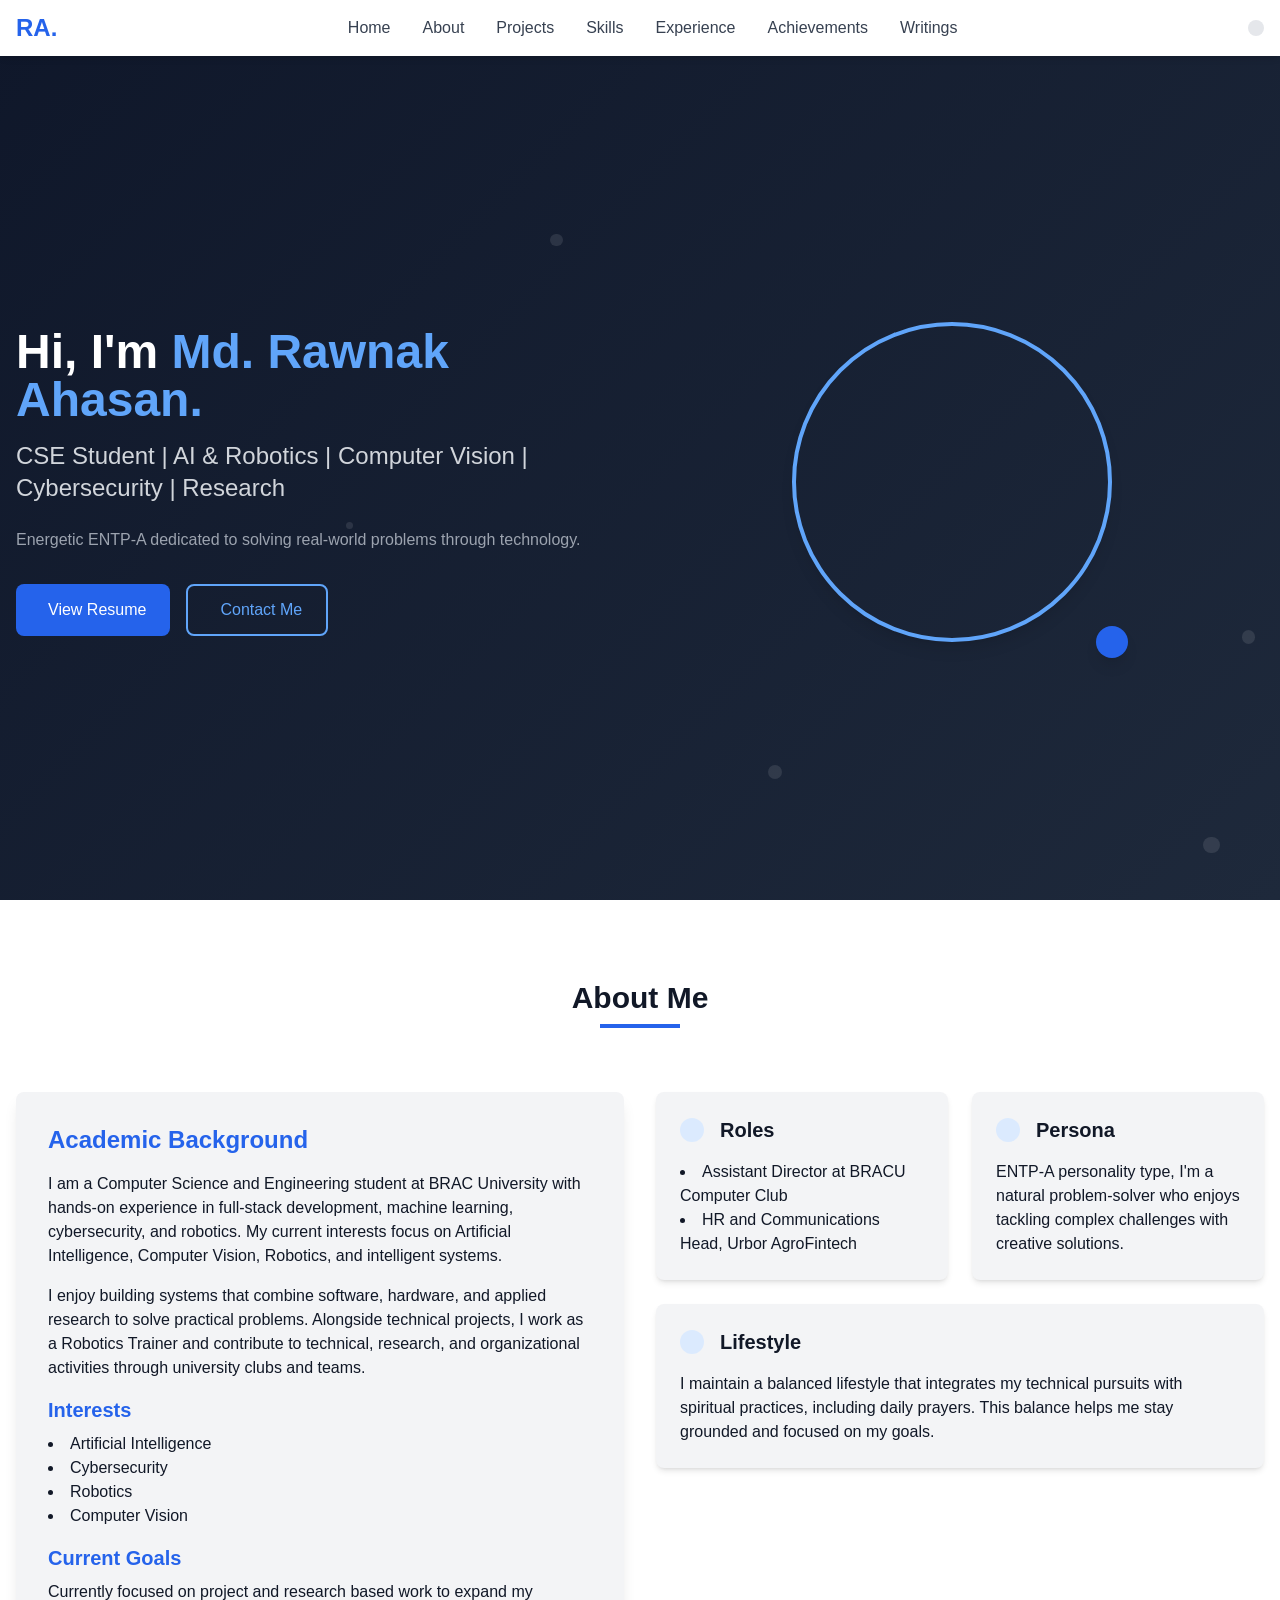
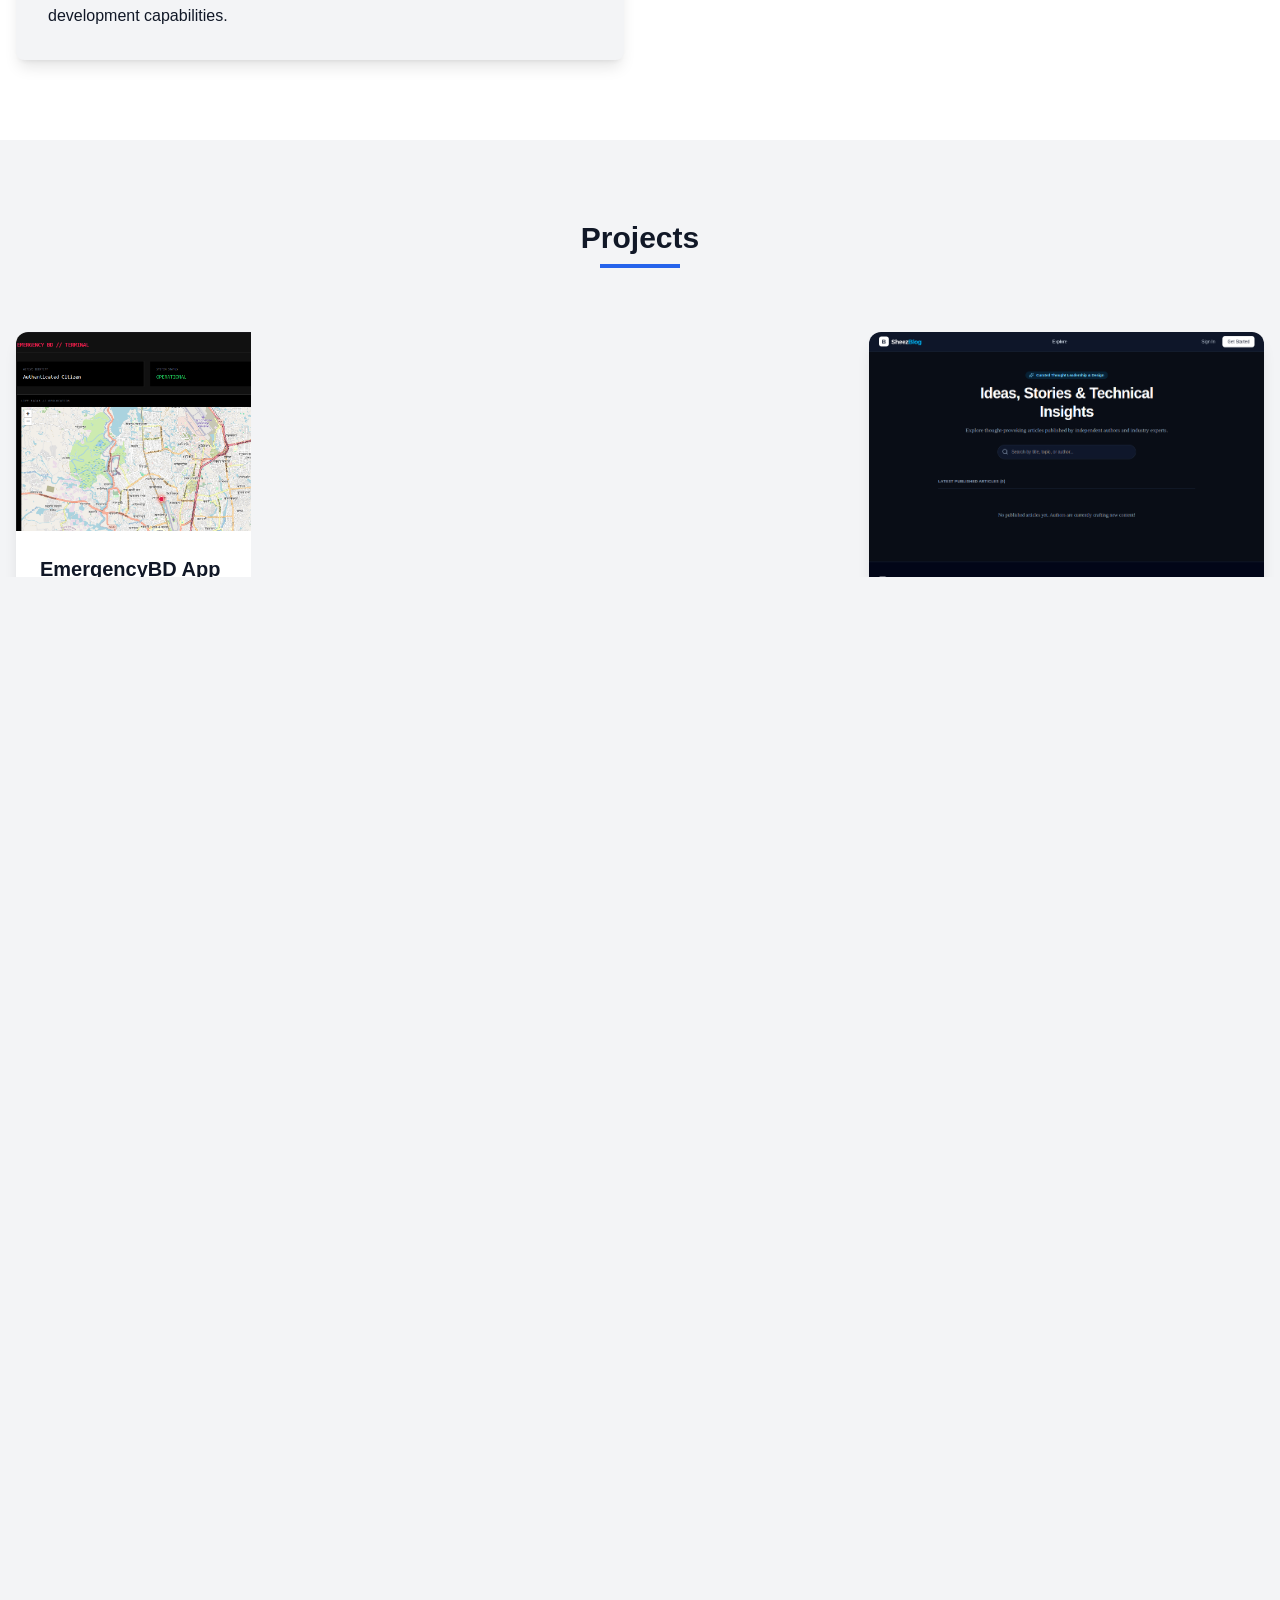
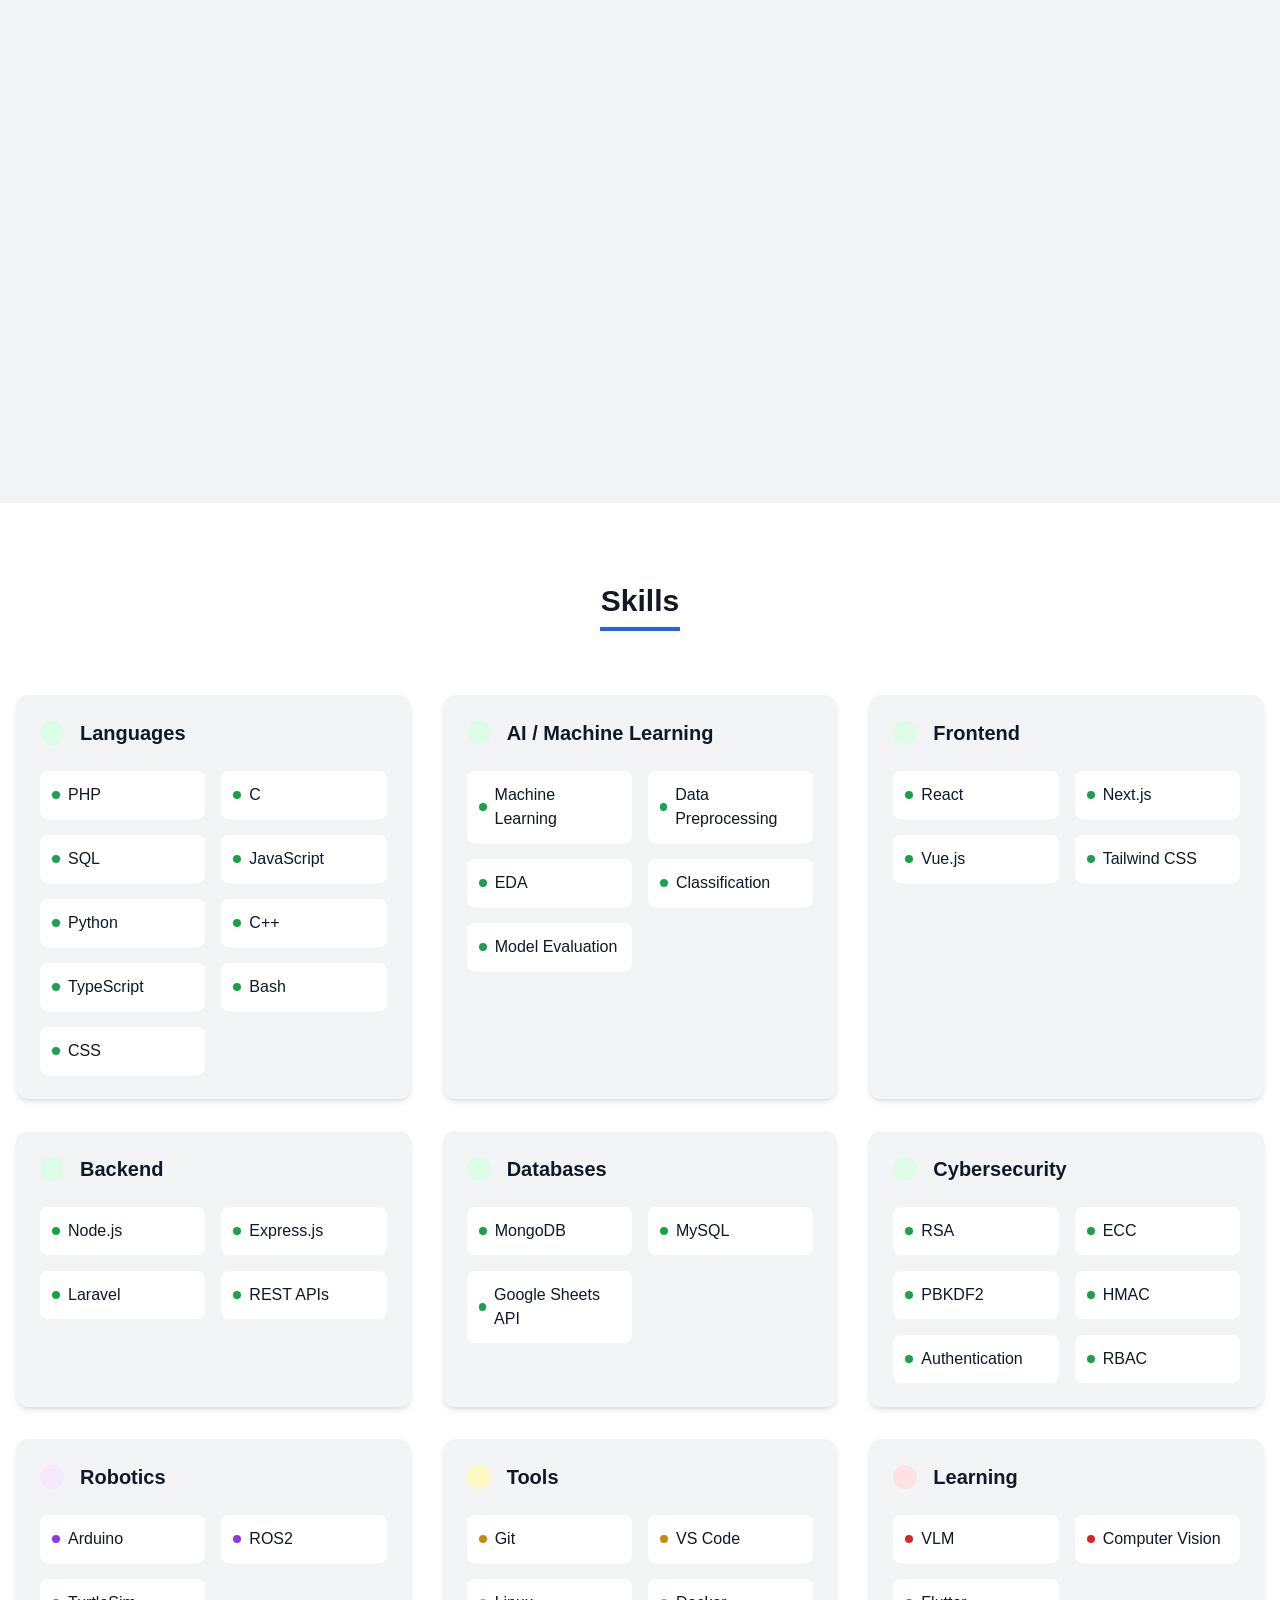
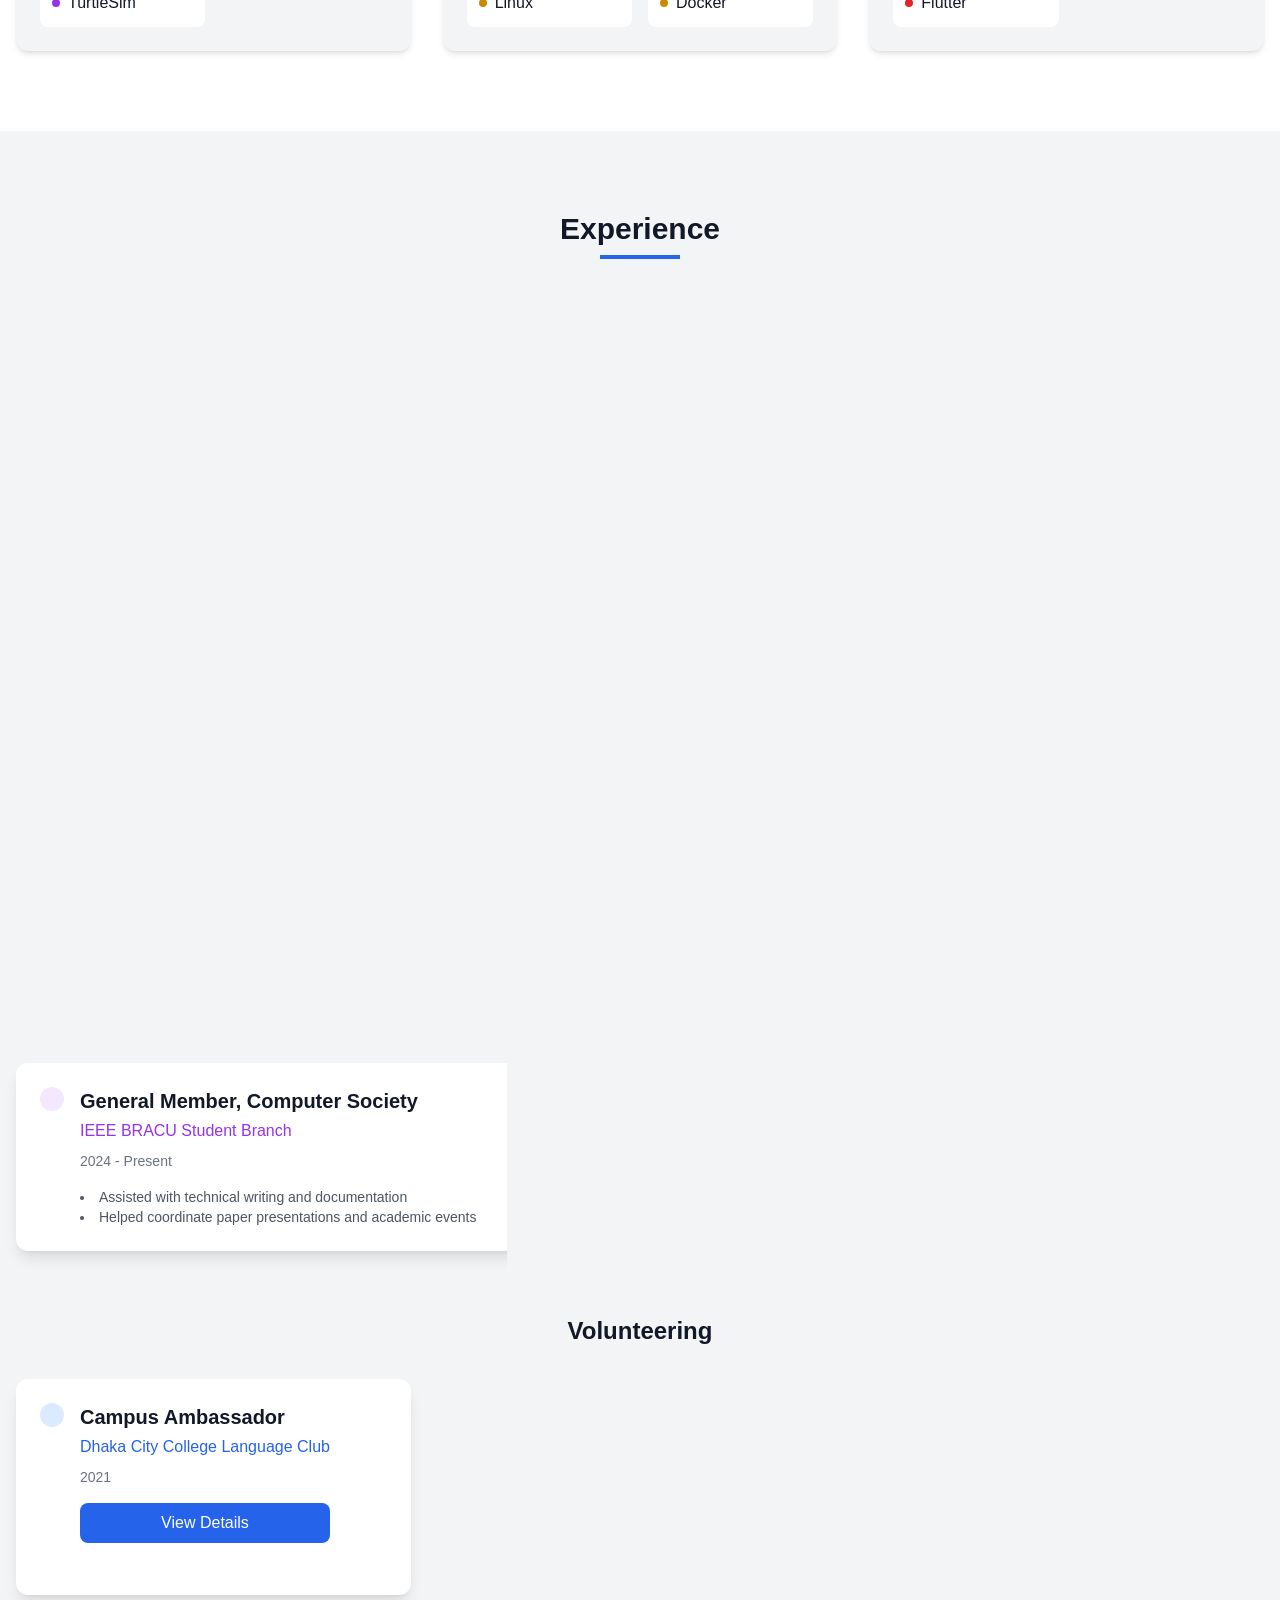
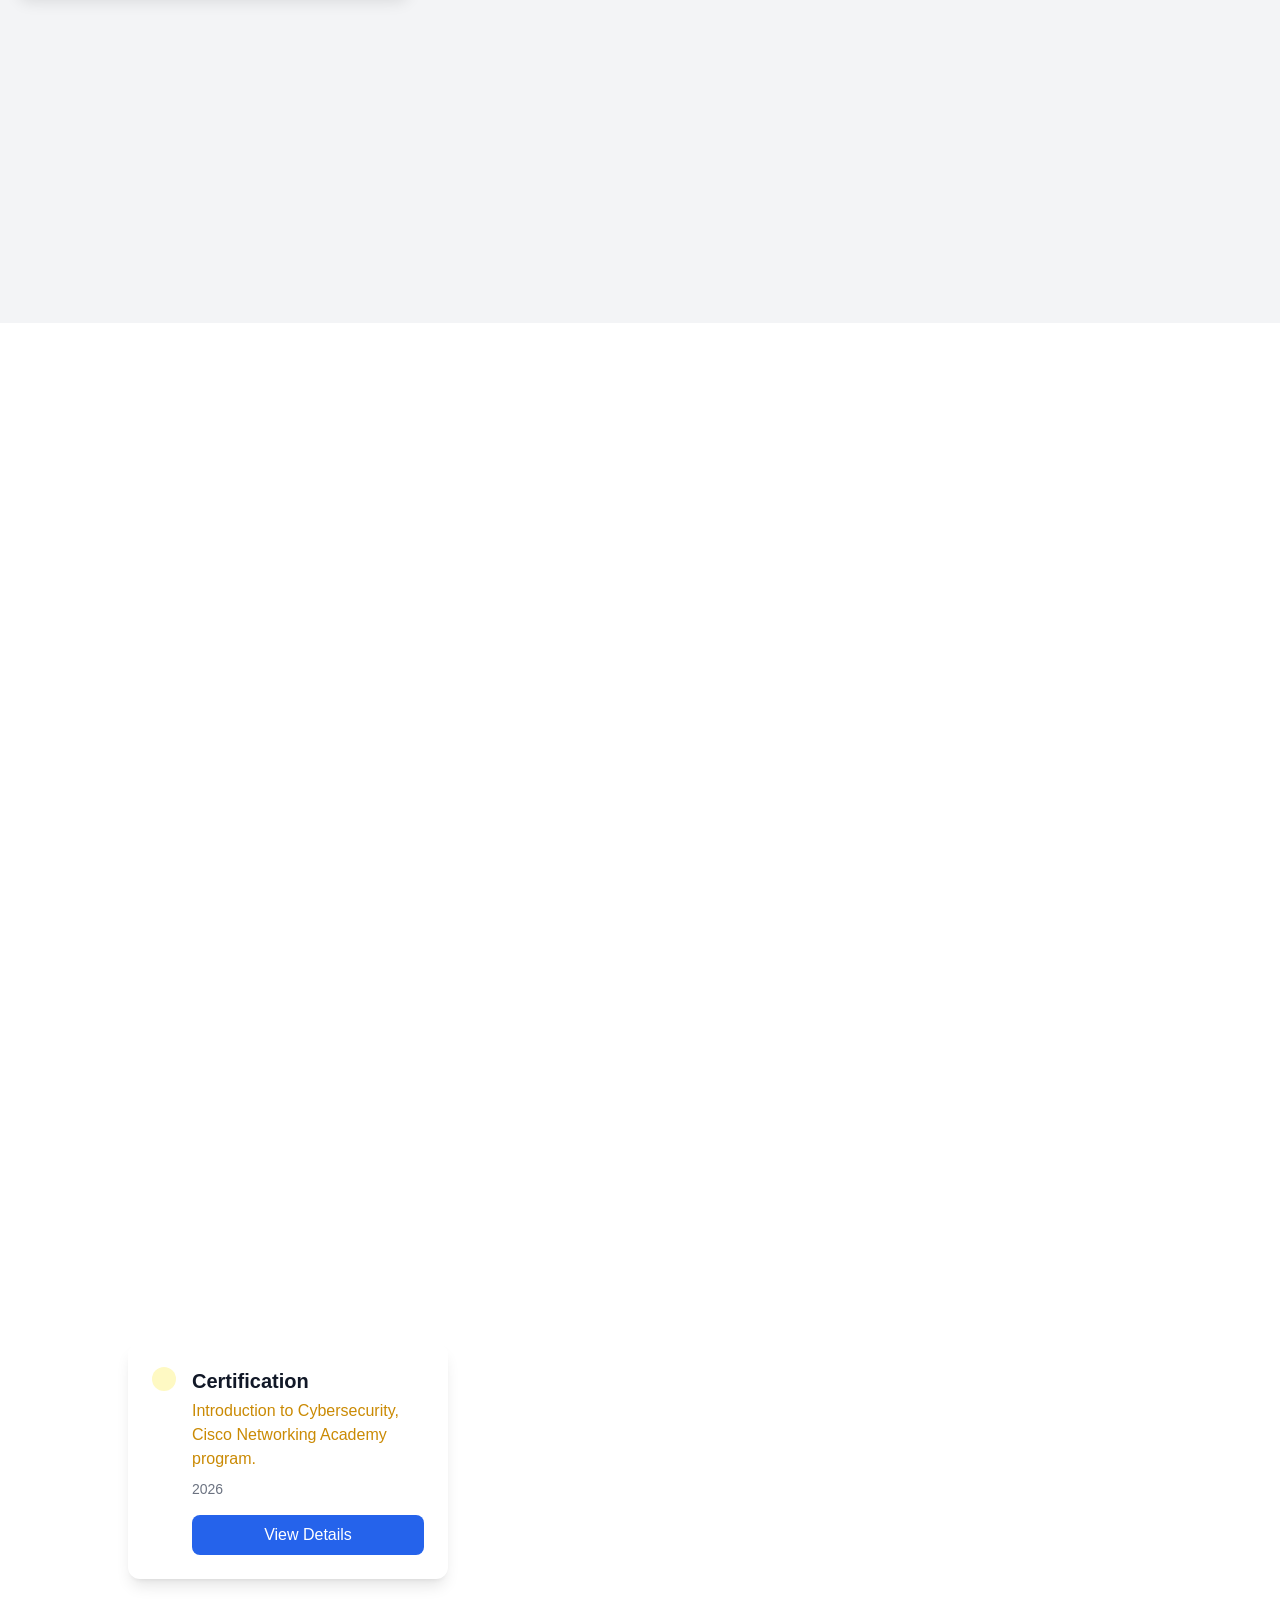
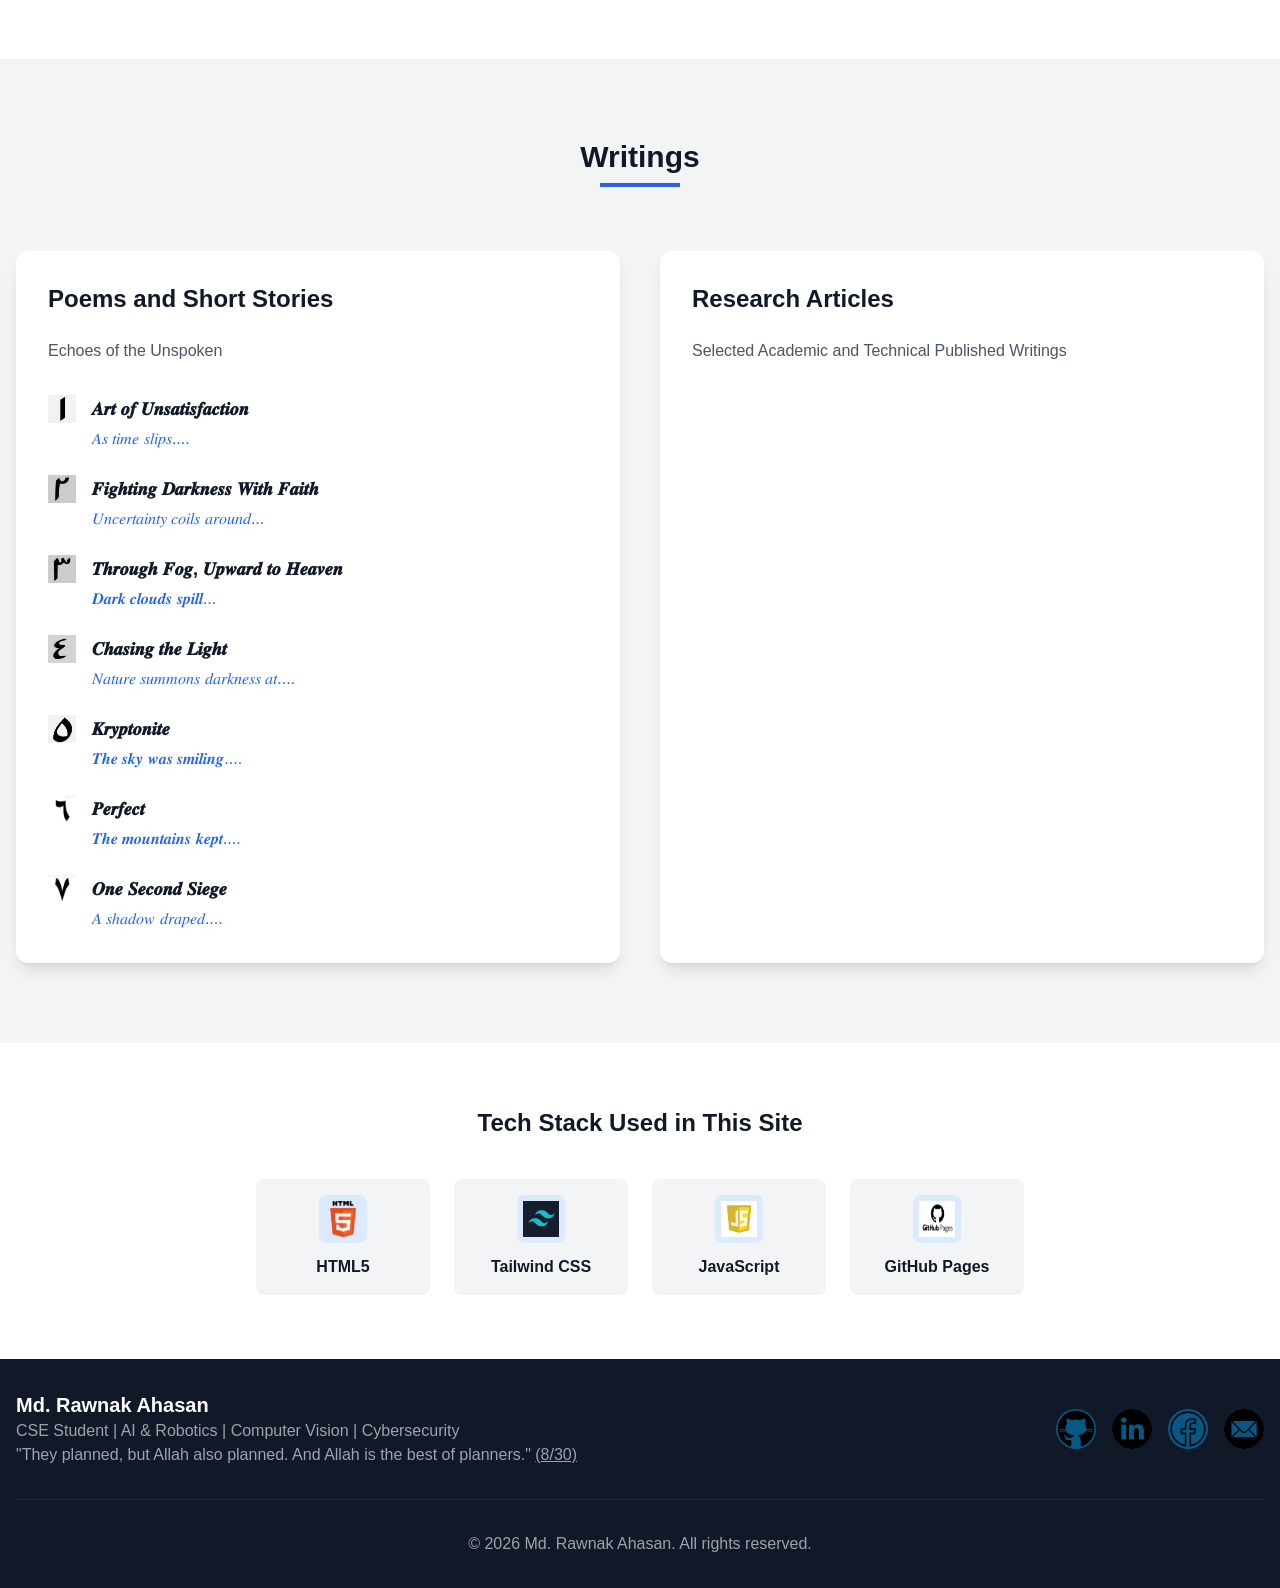
==== commit de7e6eef: "Footer Updated portfolio website" ====
--- a/index.html
+++ b/index.html
@@ -885,7 +885,11 @@
                     <div class="grid grid-cols-2 gap-4">
                         <div class="skill-item bg-white dark:bg-gray-800 p-3 rounded-lg flex items-center">
                             <div class="w-2 h-2 bg-red-600 rounded-full mr-2"></div>
-                            <span>Intelligent Autonomous System</span>
+                            <span>VLM</span>
+                        </div>
+                        <div class="skill-item bg-white dark:bg-gray-800 p-3 rounded-lg flex items-center">
+                            <div class="w-2 h-2 bg-red-600 rounded-full mr-2"></div>
+                            <span>Computer Vision</span>
                         </div>
                         <div class="skill-item bg-white dark:bg-gray-800 p-3 rounded-lg flex items-center">
                             <div class="w-2 h-2 bg-red-600 rounded-full mr-2"></div>
@@ -1214,7 +1218,7 @@
                         </div>
                         <div>
                             <h3 class="text-xl font-bold mb-1">Achievement</h3>
-                            <p class="text-blue-600 dark:text-blue-400 font-medium mb-2">Semifinalist, Undergrad Startup Challange, BRAC University Entrepreneurship Development Forum.</p>
+                            <p class="text-blue-600 dark:text-blue-400 font-medium mb-2">Semifinalist, Undergrad Startup Challenge, BRAC University Entrepreneurship Development Forum.</p>
                             <p class="text-gray-500 dark:text-gray-400 text-sm mb-4">2025</p>
                             <a href="https://tinyurl.com/2anl9p47" target="_blank" class="project-details-btn w-full py-2 bg-blue-600 hover:bg-green-700 text-white rounded-lg transition-colors duration-300 flex items-center justify-center">
                                 <span>View Details</span>
@@ -1356,7 +1360,7 @@
                         </div>
                         <div>
                             <h3 class="text-xl font-bold mb-1">Certification</h3>
-                            <p class="text-yellow-600 dark:text-yellow-400 font-medium mb-2">Pathway to Software Engingeering, Bohubrihi.</p>
+                            <p class="text-yellow-600 dark:text-yellow-400 font-medium mb-2">Pathway to Software Engigeering, Bohubrihi.</p>
                             <p class="text-gray-500 dark:text-gray-400 text-sm mb-4">2024</p>
                             <a href="https://tinyurl.com/2yshk6m5" target="_blank" class="project-details-btn w-full py-2 bg-blue-600 hover:bg-green-700 text-white rounded-lg transition-colors duration-300 flex items-center justify-center">
                                 <span>View Details</span>
@@ -1575,7 +1579,7 @@
                 <div class="flex flex-col md:flex-row justify-between items-center">
                     <div class="mb-4 md:mb-0 text-center md:text-left">
                         <h3 class="text-xl font-bold">Md. Rawnak Ahasan</h3>
-                        <p class="text-gray-400">CSE Student | Undergrad</p>
+                        <p class="text-gray-400">CSE Student | AI & Robotics | Computer Vision | Cybersecurity</p>
                         <p class="text-gray-400">"They planned, but Allah also planned. And Allah is the best of planners." <a href="https://www.hadithbd.com/quran/link/?id=1190" class="underline hover:text-blue-400">(8/30)</a></p>
                     </div>
     
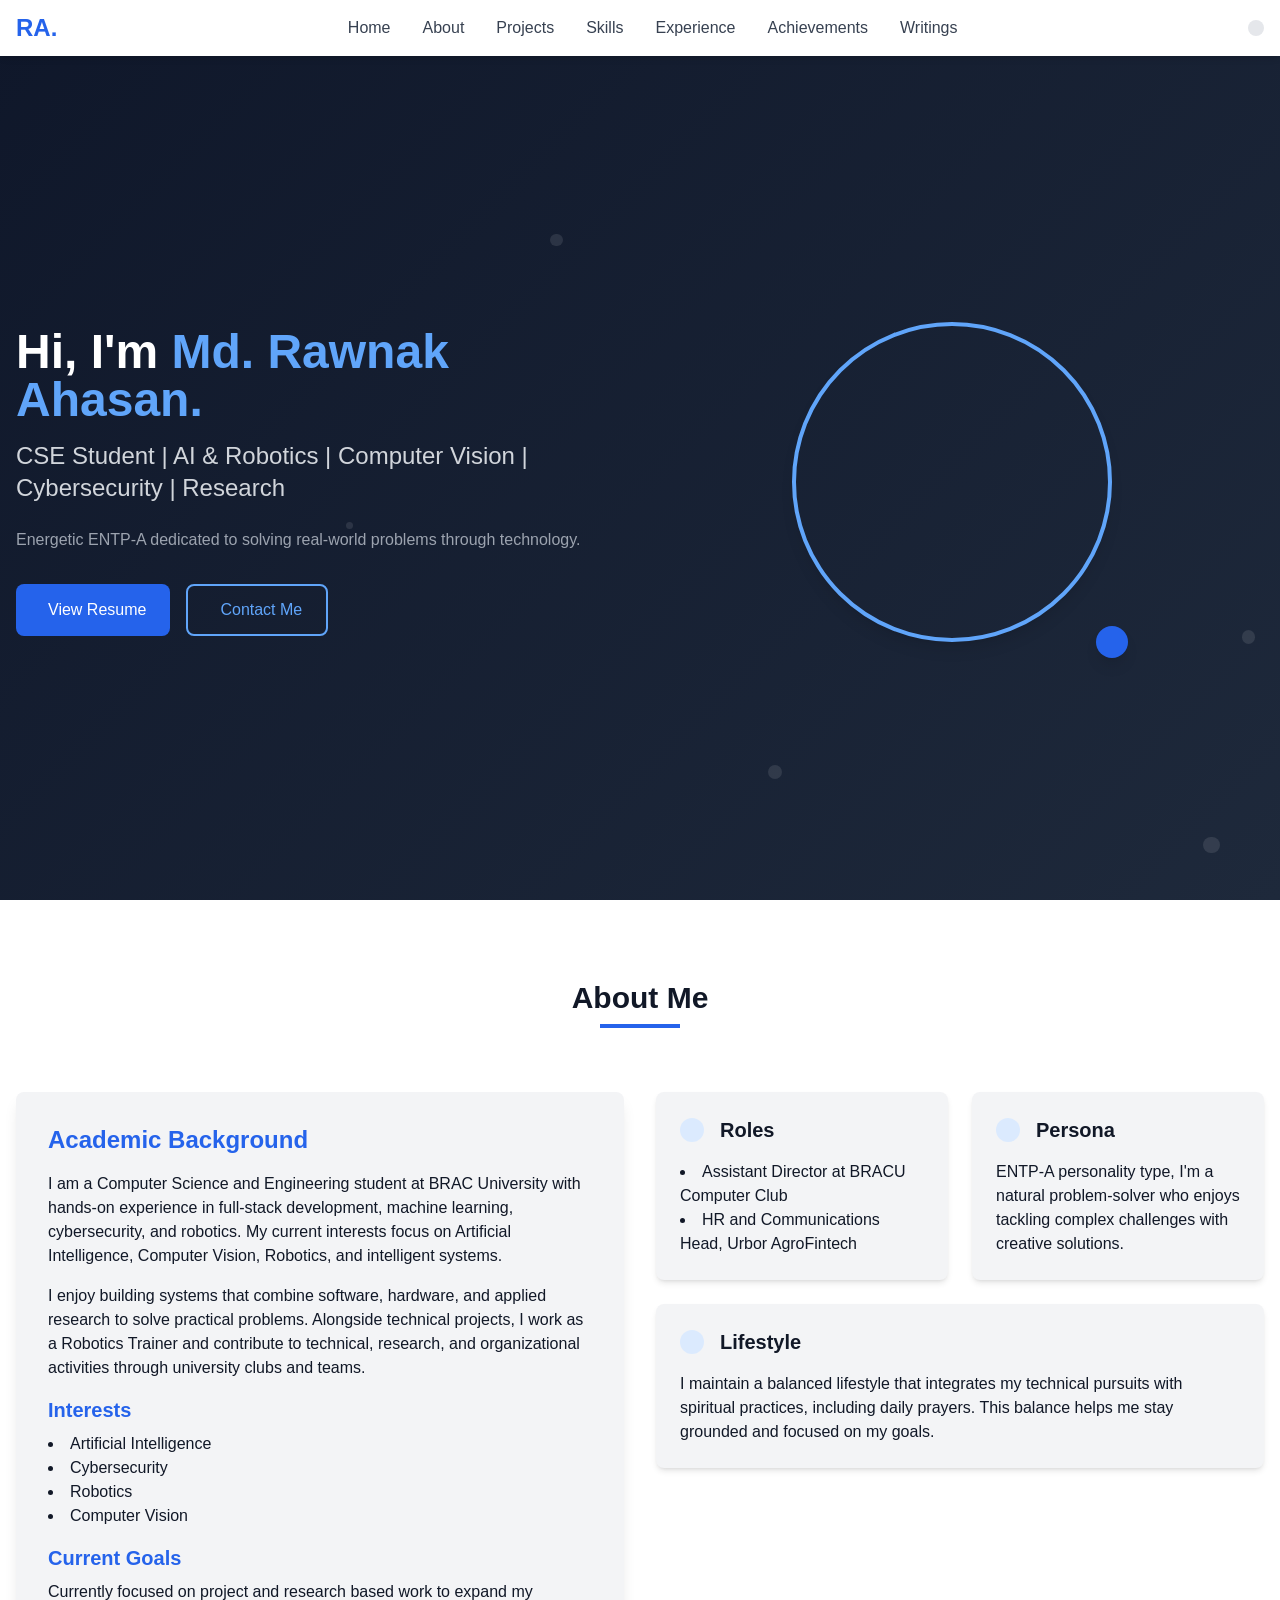
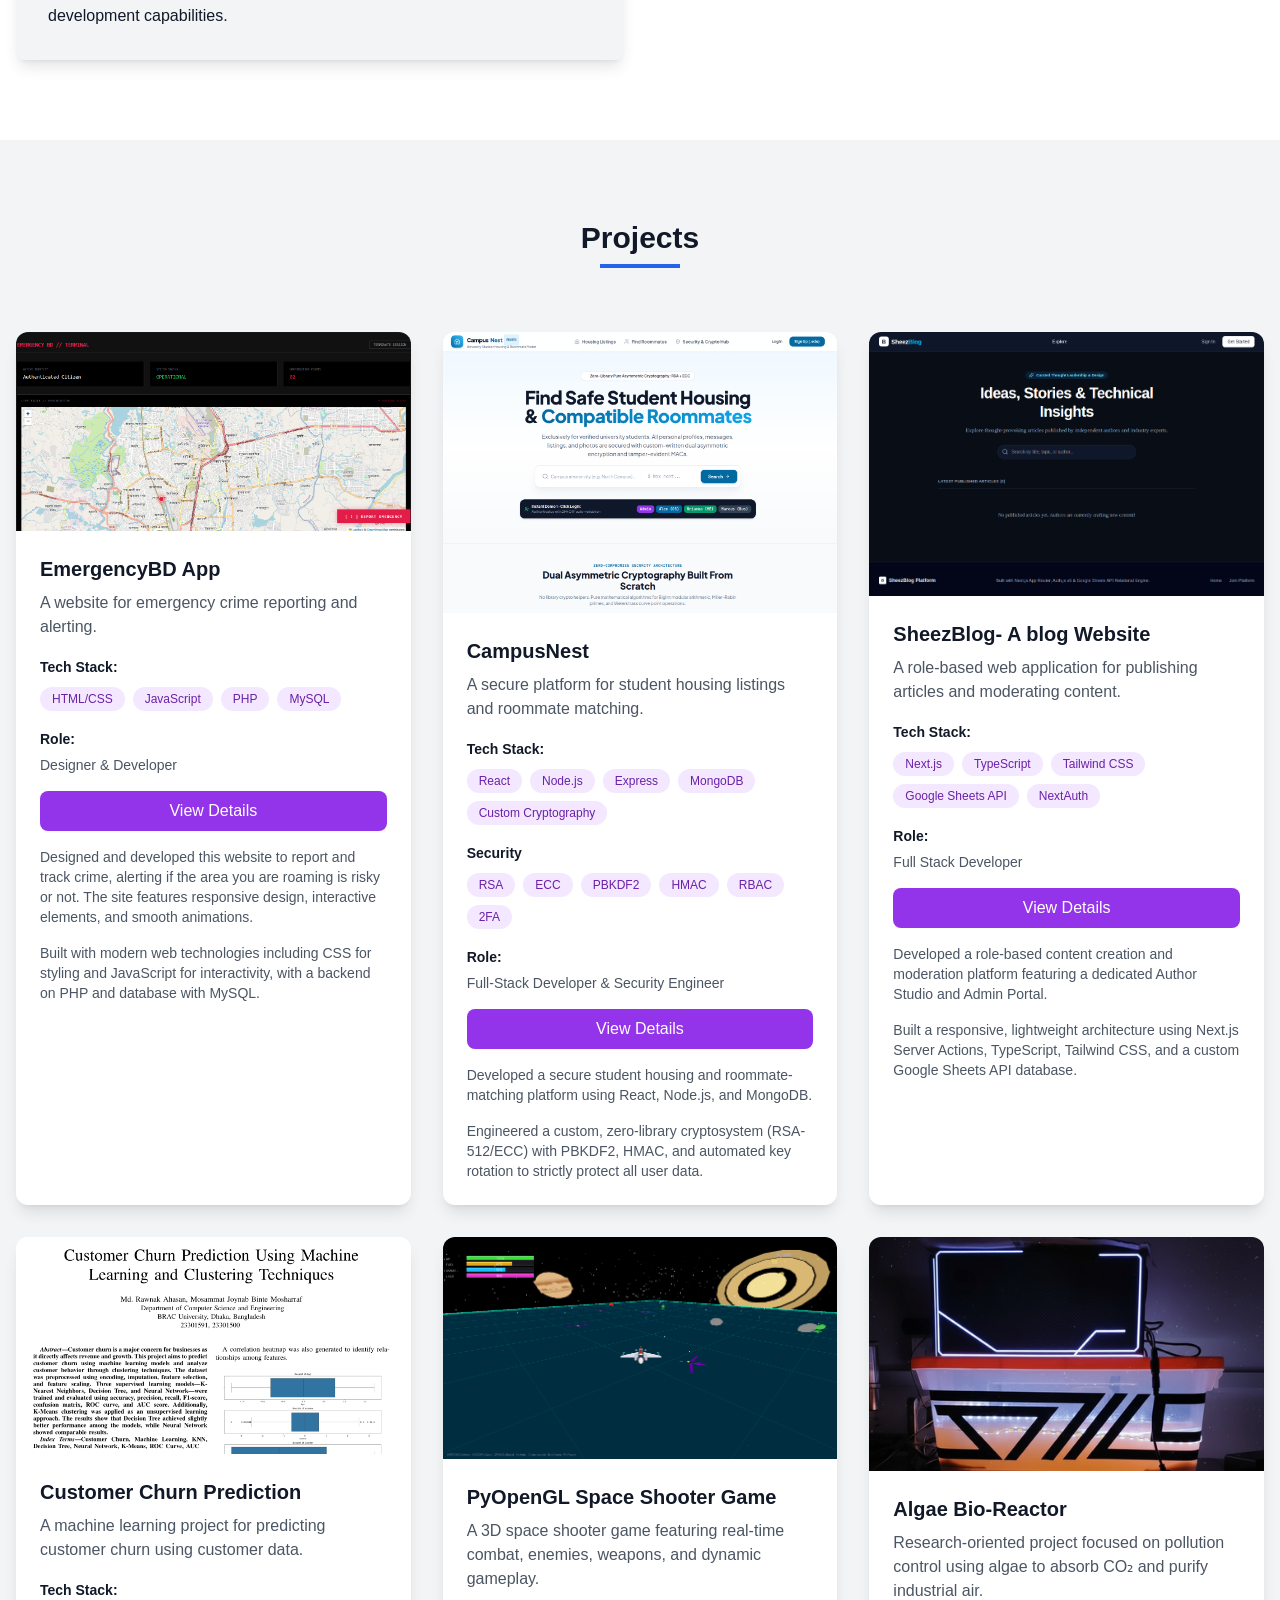
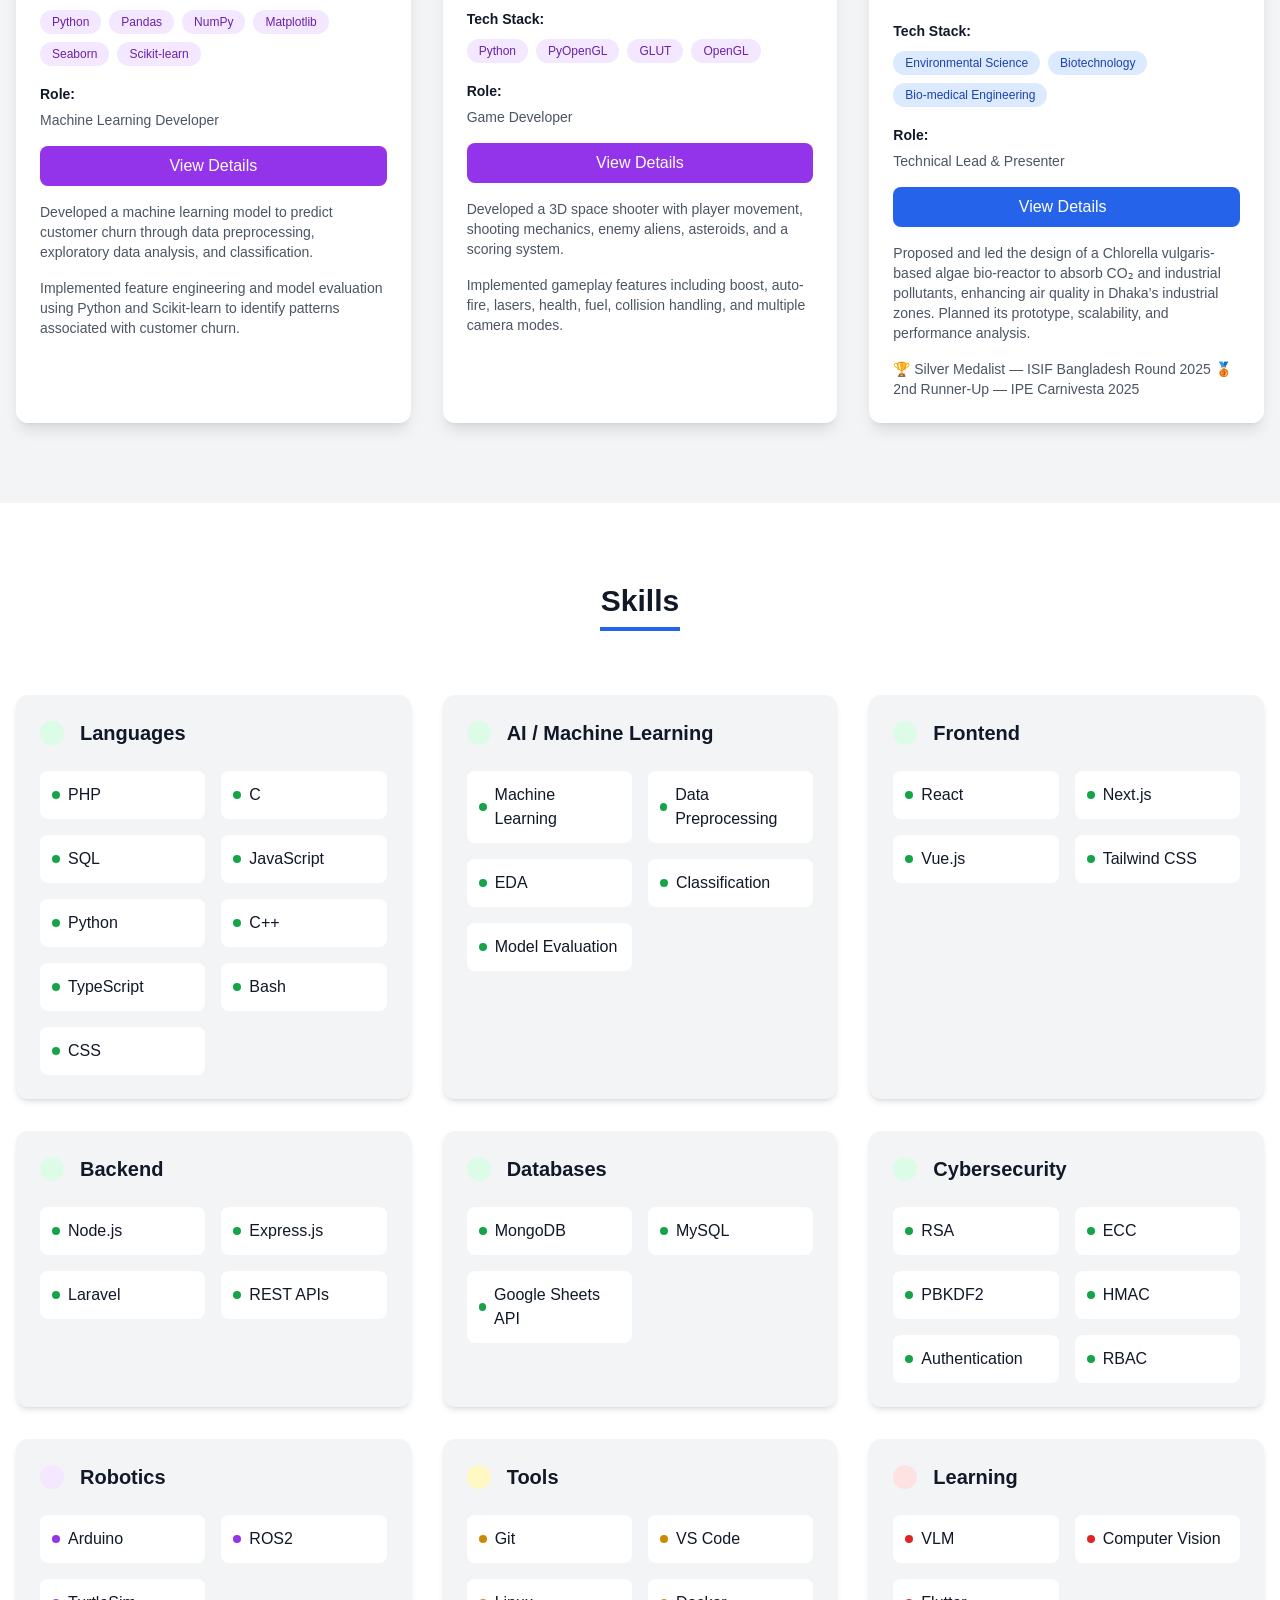
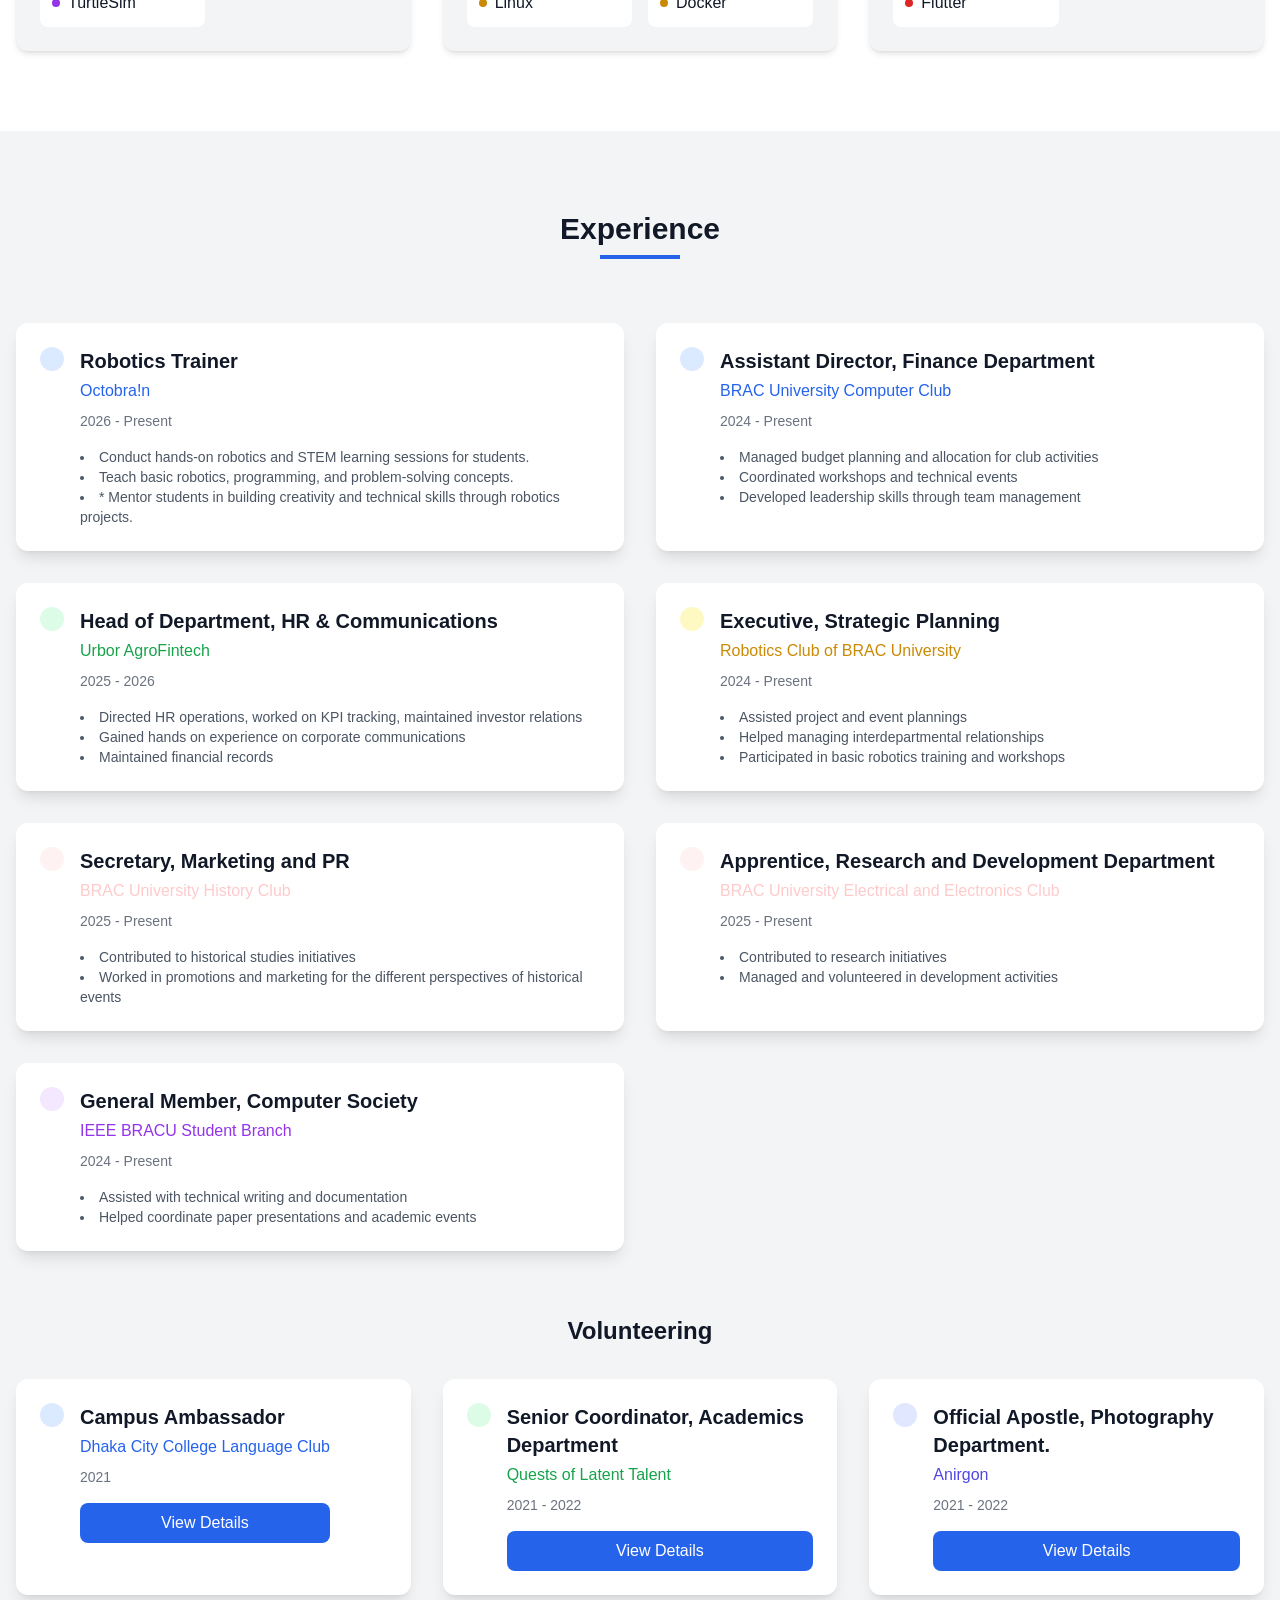
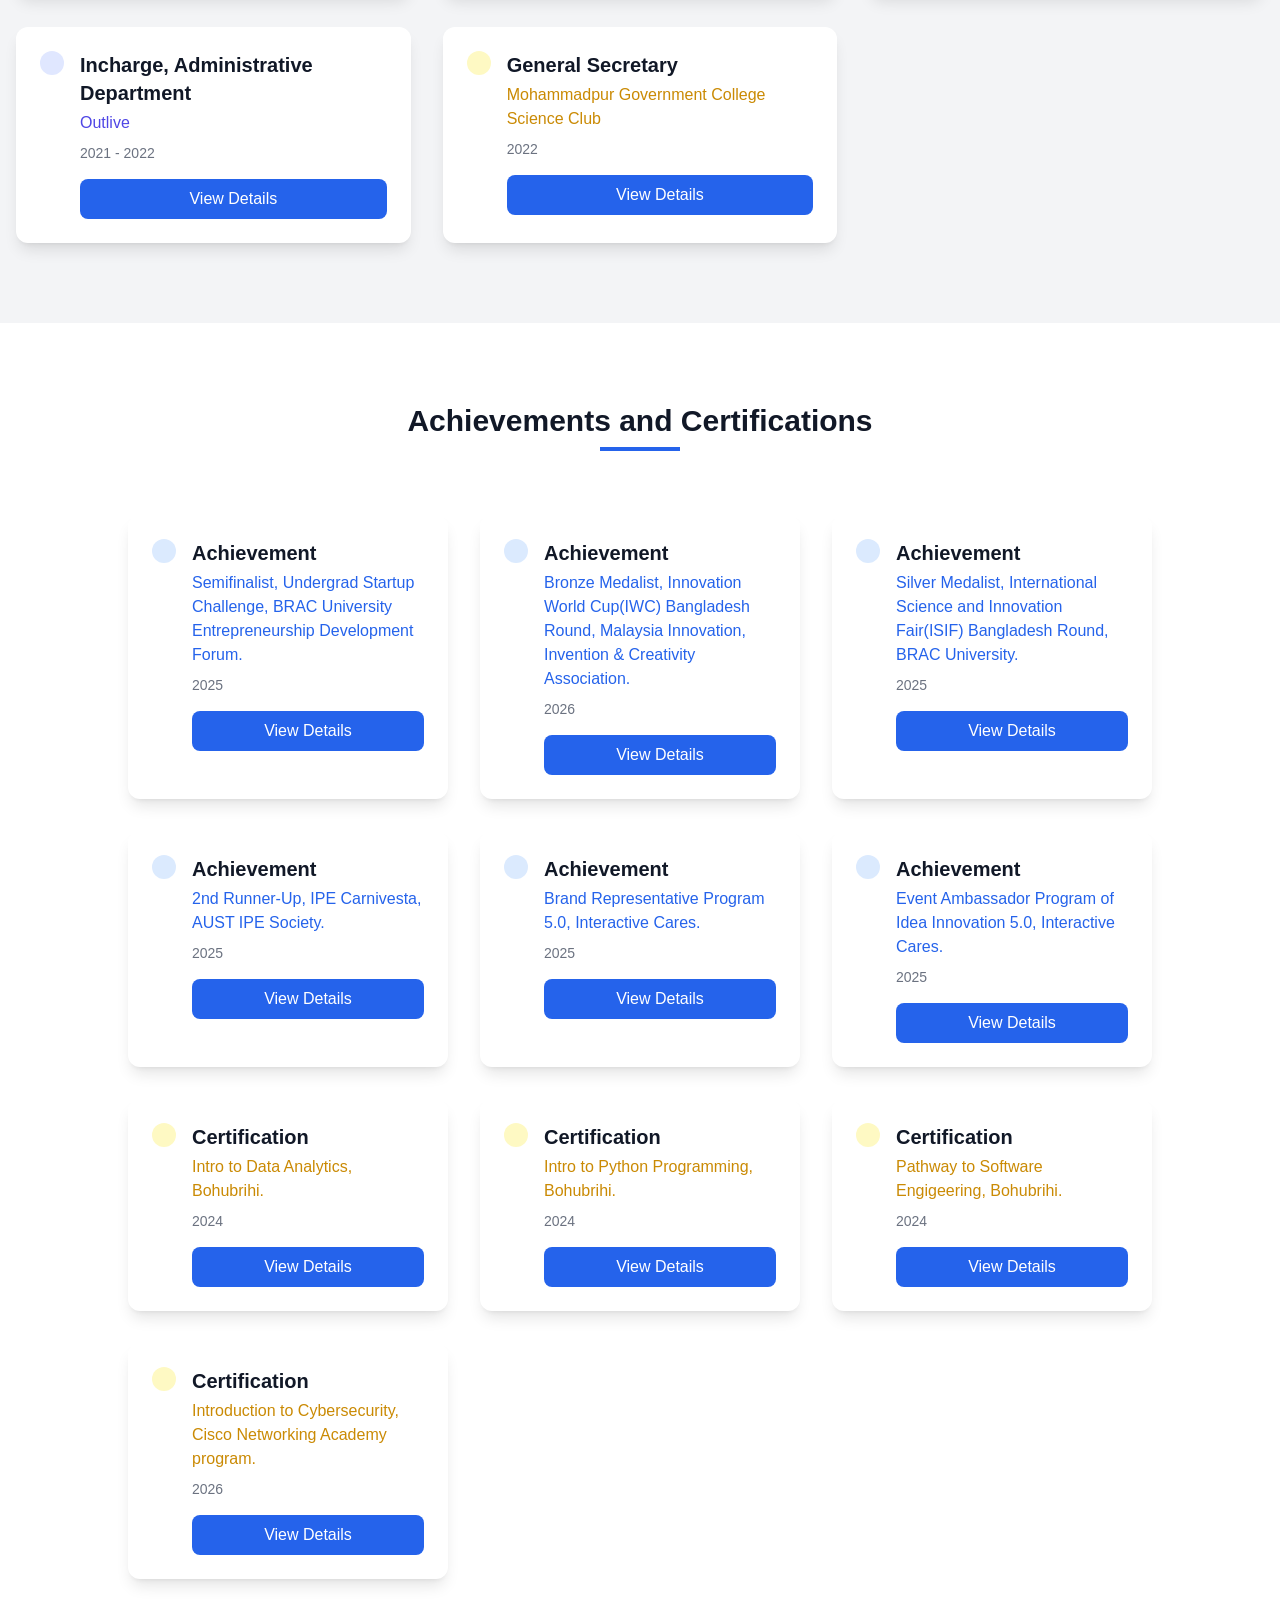
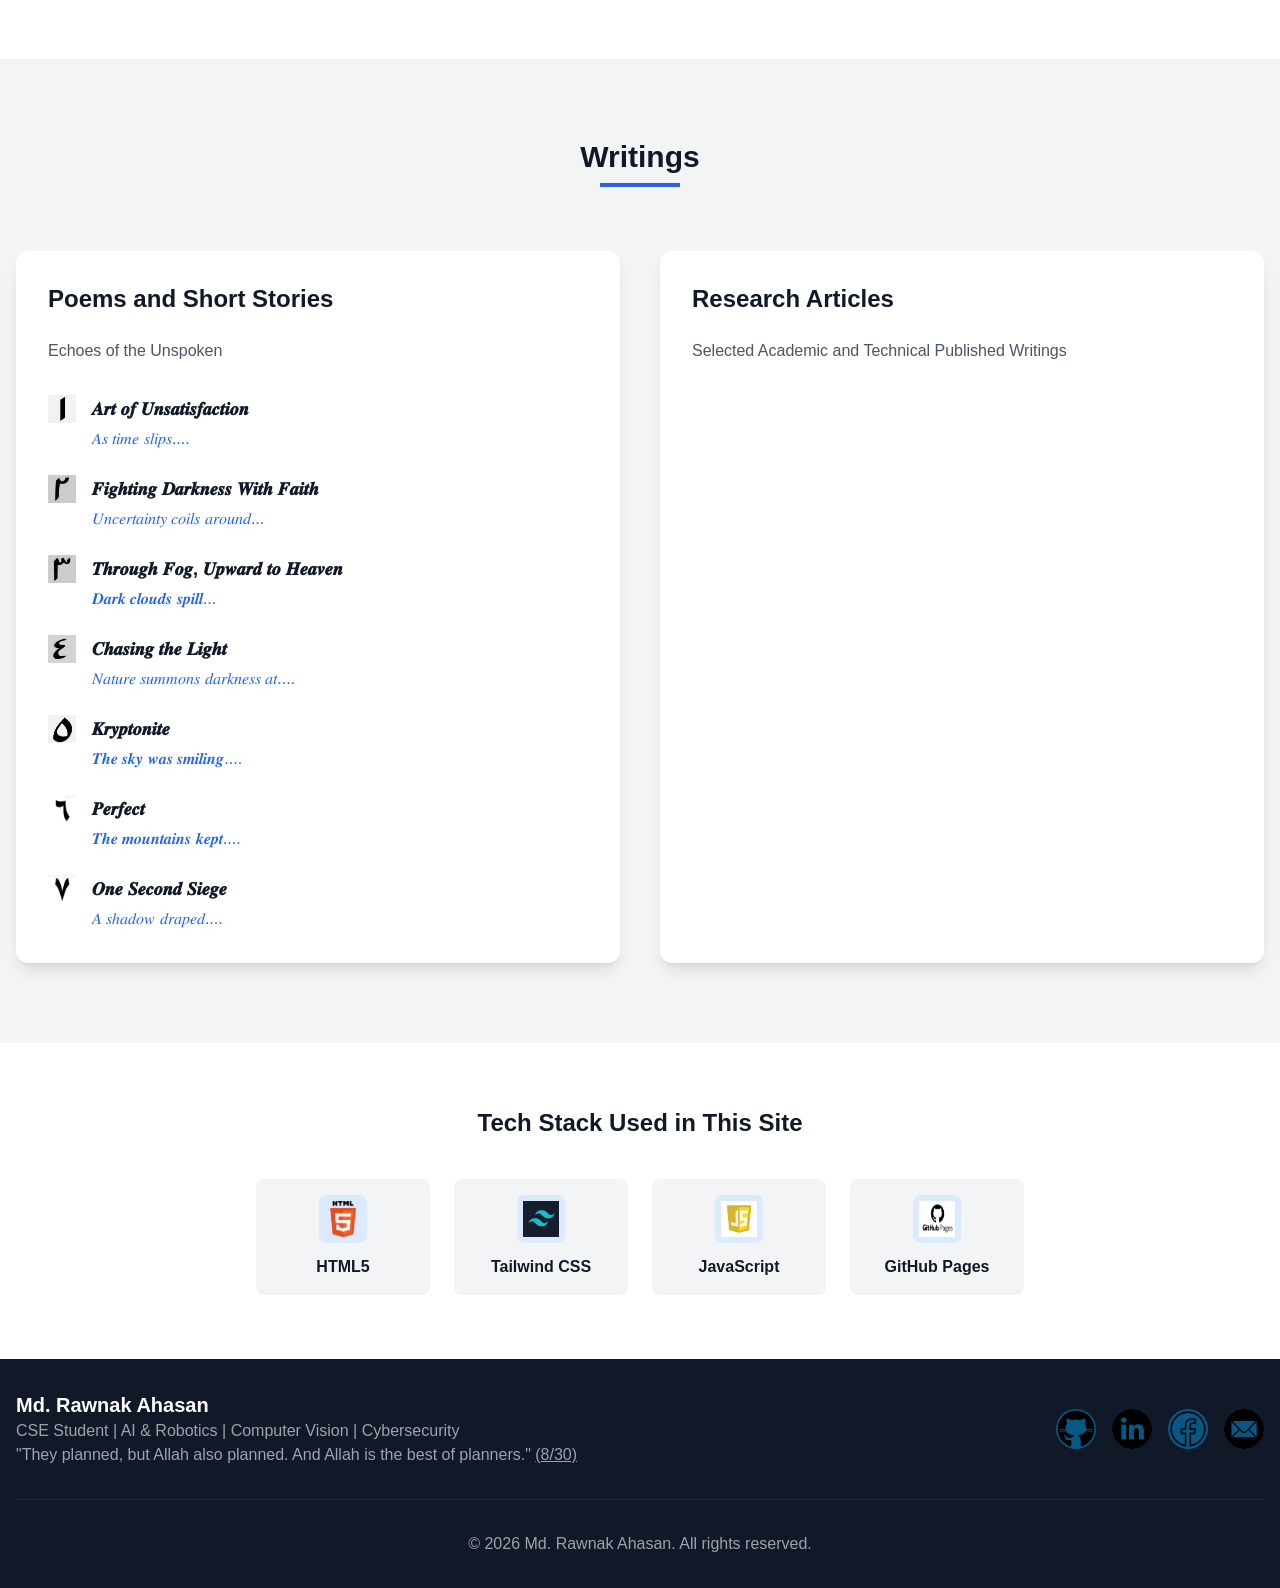
==== commit aa58fd8f: "Change greeting from 'Hello' to 'Goodbye'" ====
--- a/index.html
+++ b/index.html
@@ -994,7 +994,7 @@
                             <ion-icon name="megaphone" class="text-2xl text-red-600 dark:text-red-400 md hydrated" role="img" aria-label="megaphone"></ion-icon>
                         </div>
                         <div>
-                            <h3 class="text-xl font-bold mb-1">Senior Executive, Marketing and PR</h3>
+                            <h3 class="text-xl font-bold mb-1">Secretary, Marketing and PR</h3>
                             <p class="text-red-200 dark:text-red-100font-medium mb-2">BRAC University History Club</p>
                             <p class="text-gray-500 dark:text-gray-400 text-sm mb-4">2025 - Present</p>
                             <ul class="list-disc list-inside text-gray-600 dark:text-gray-300 text-sm">
